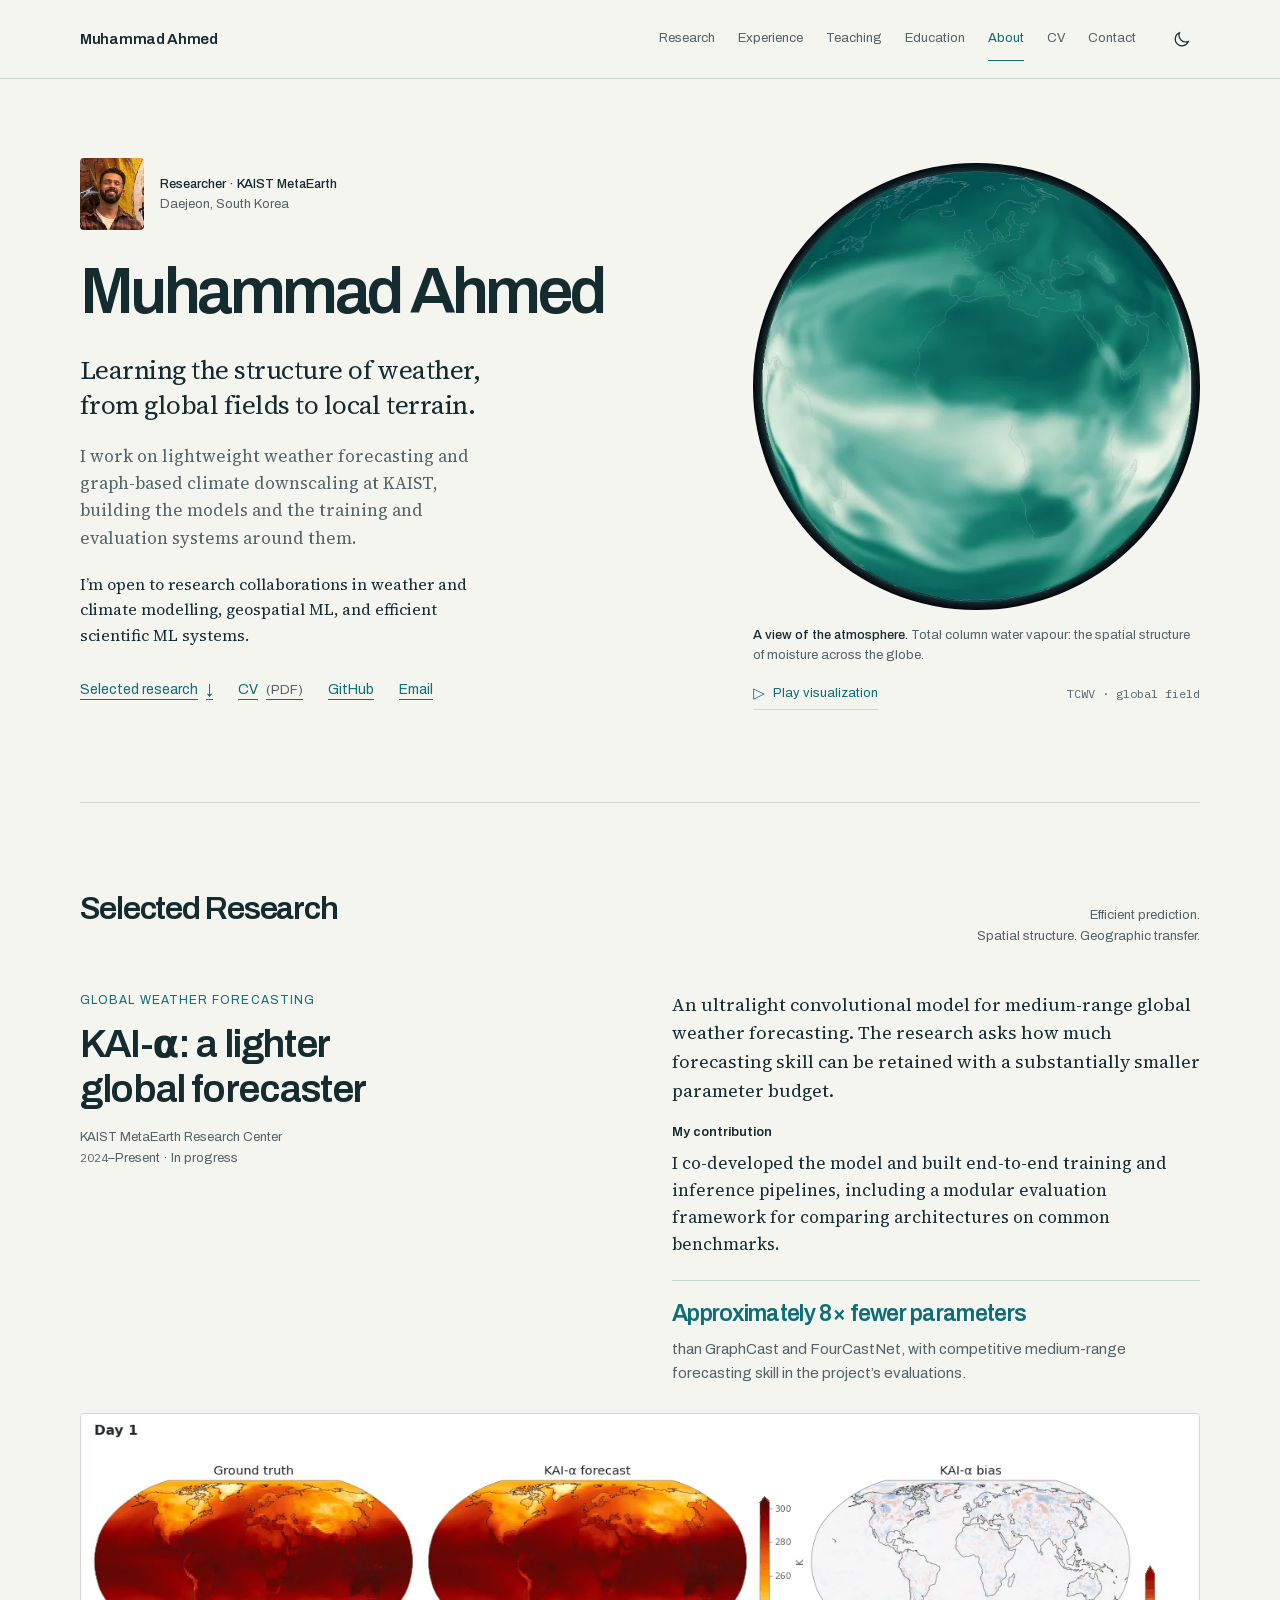
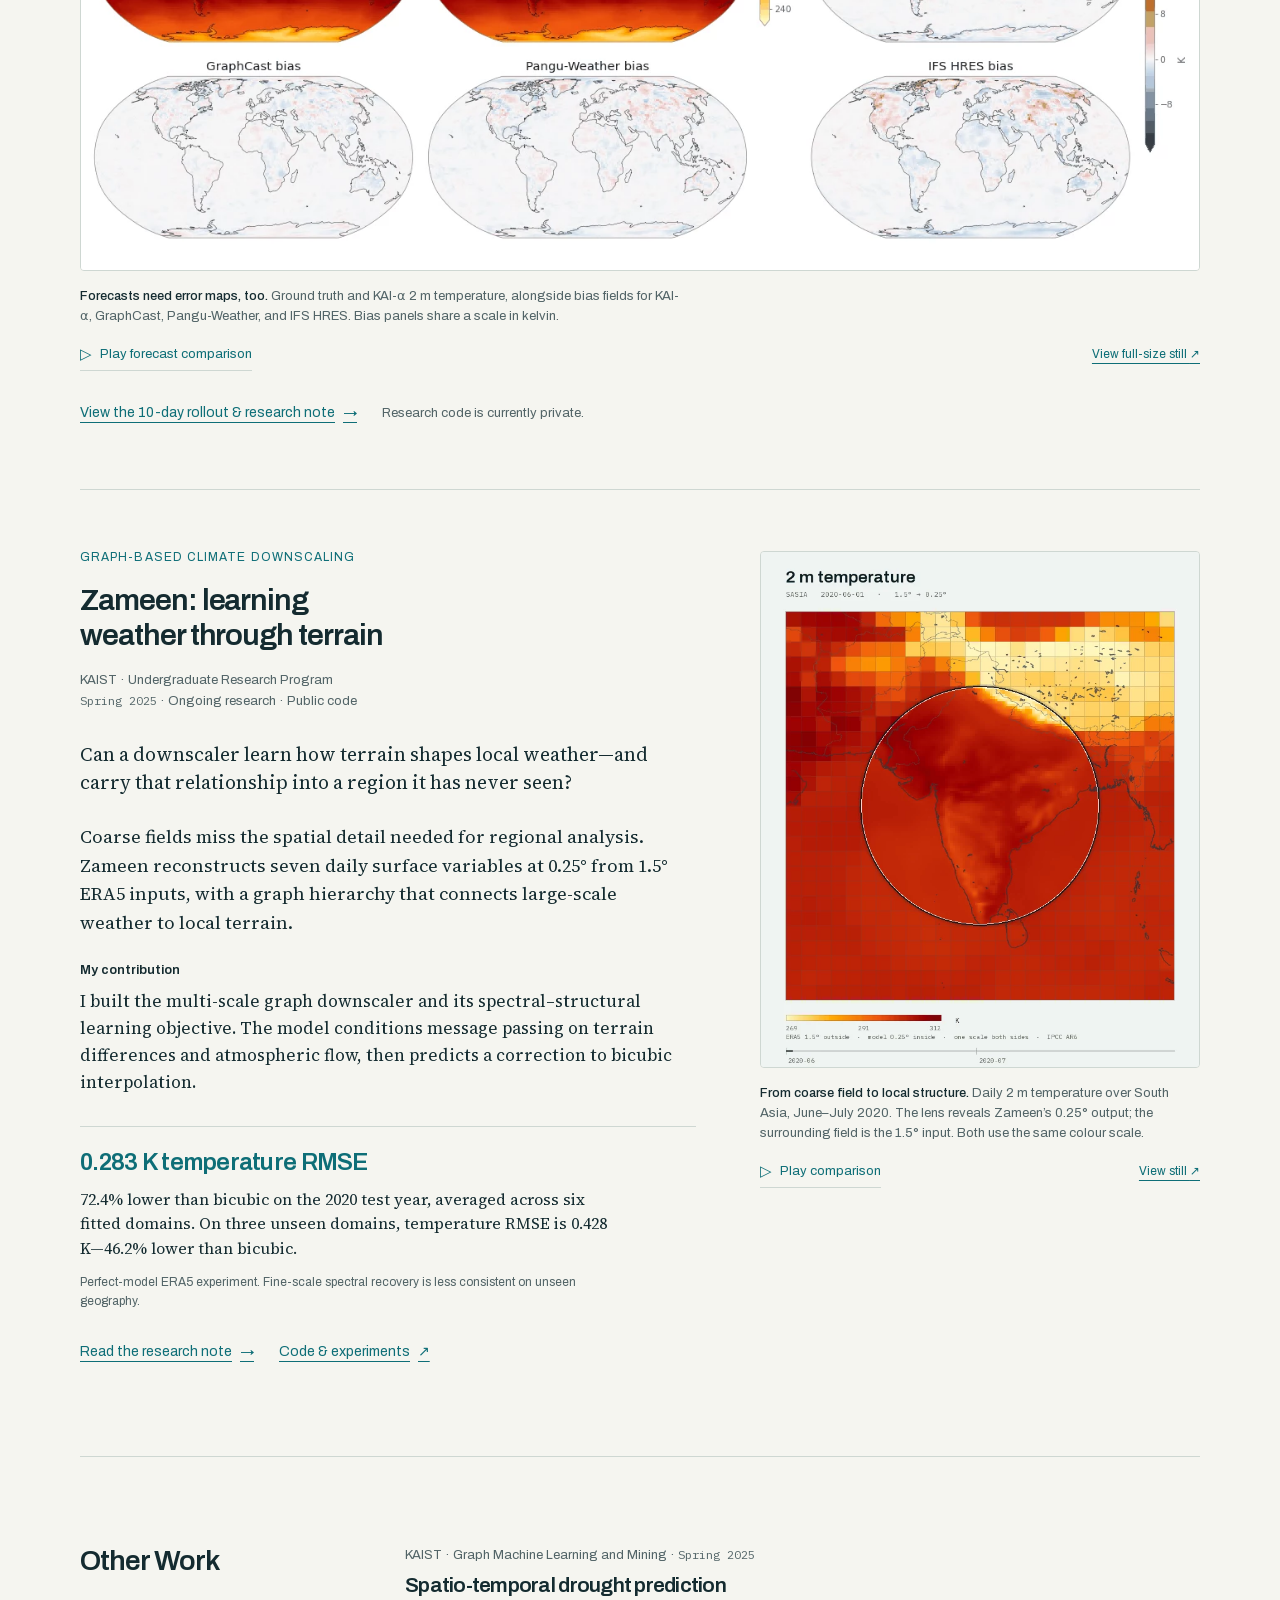
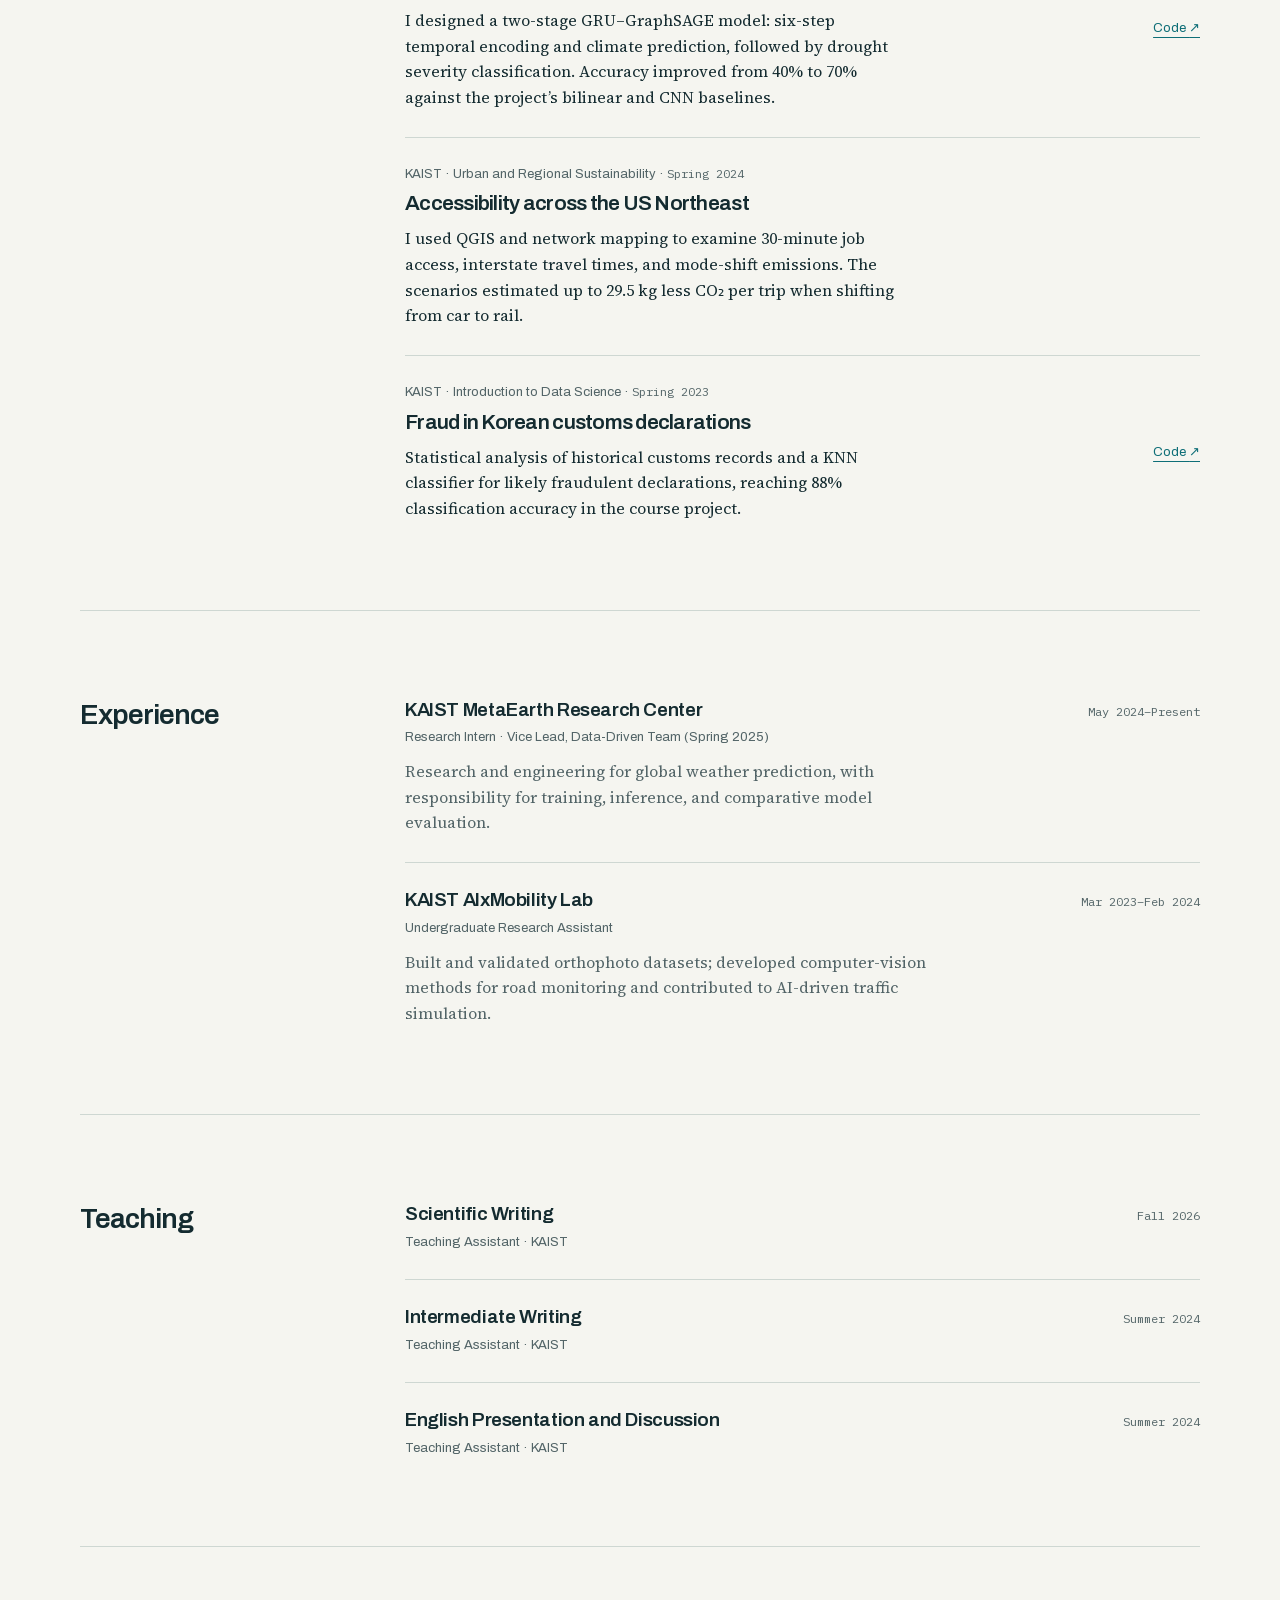
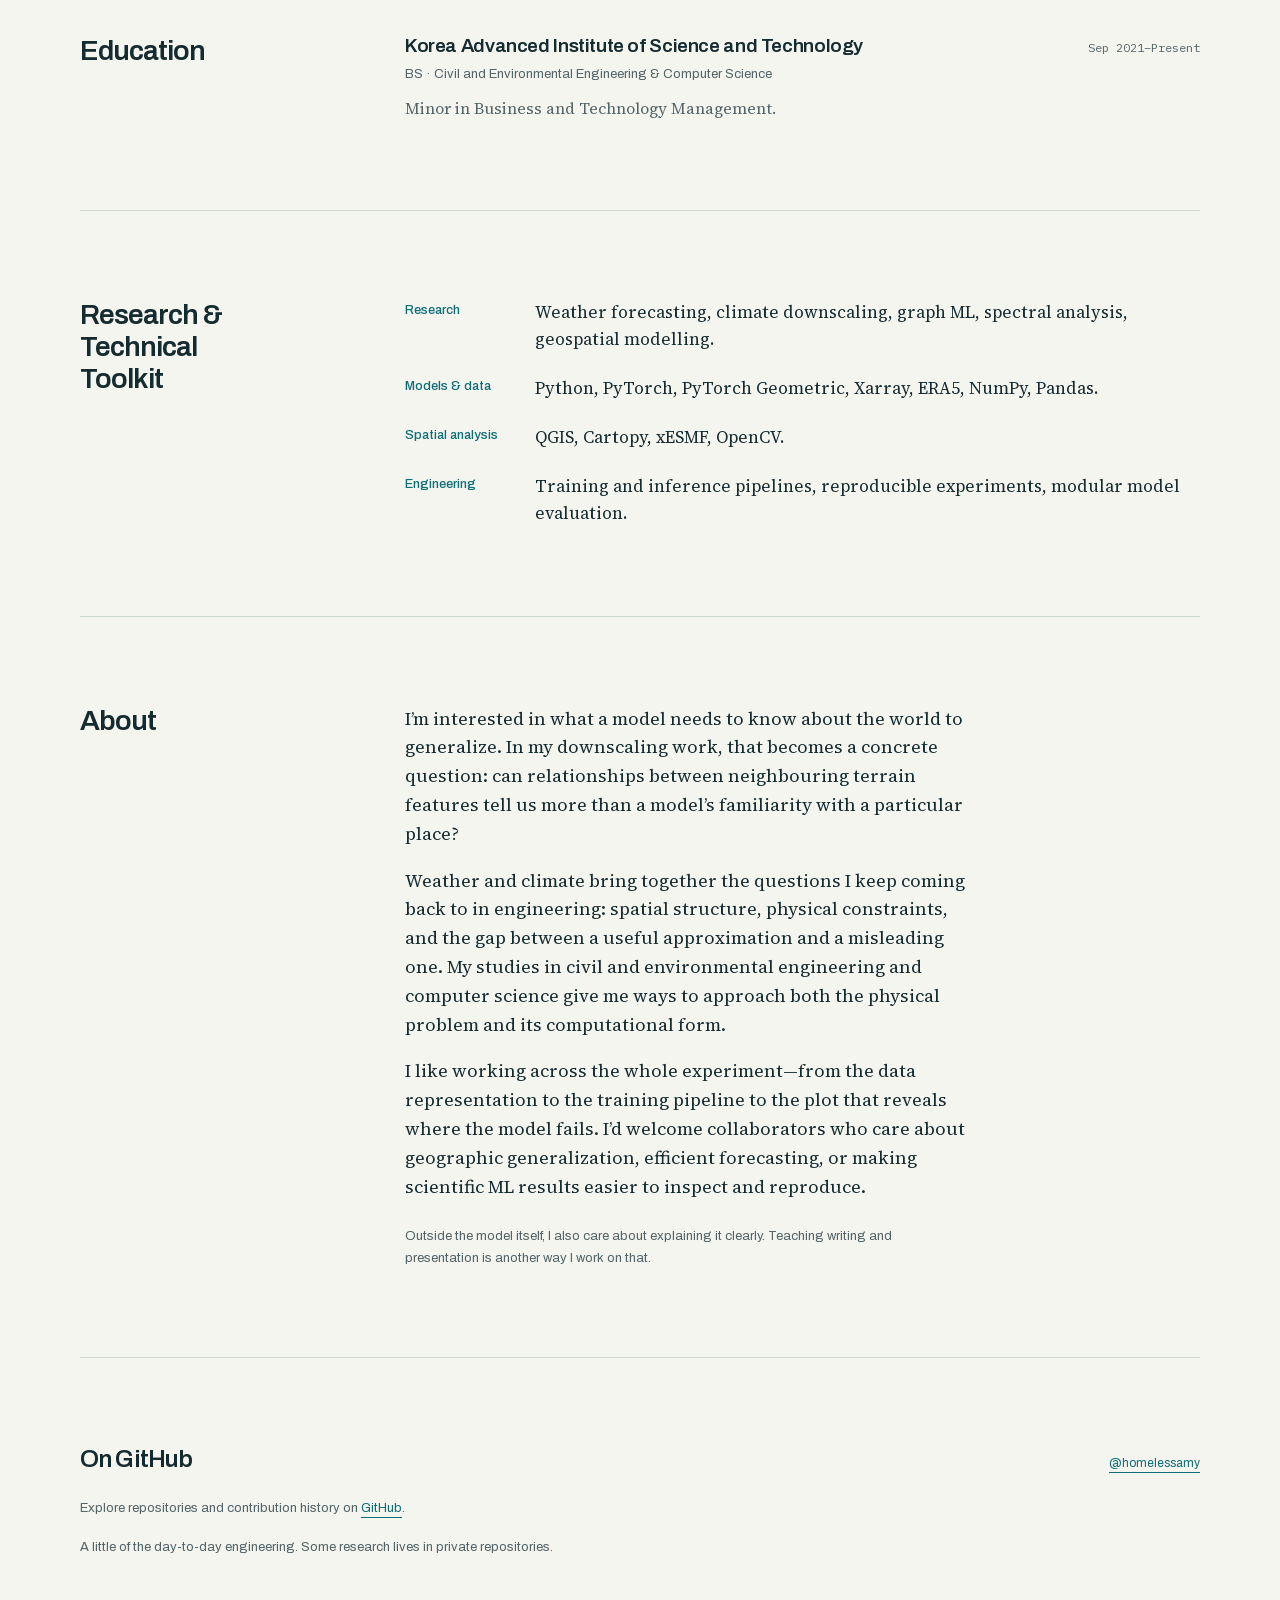
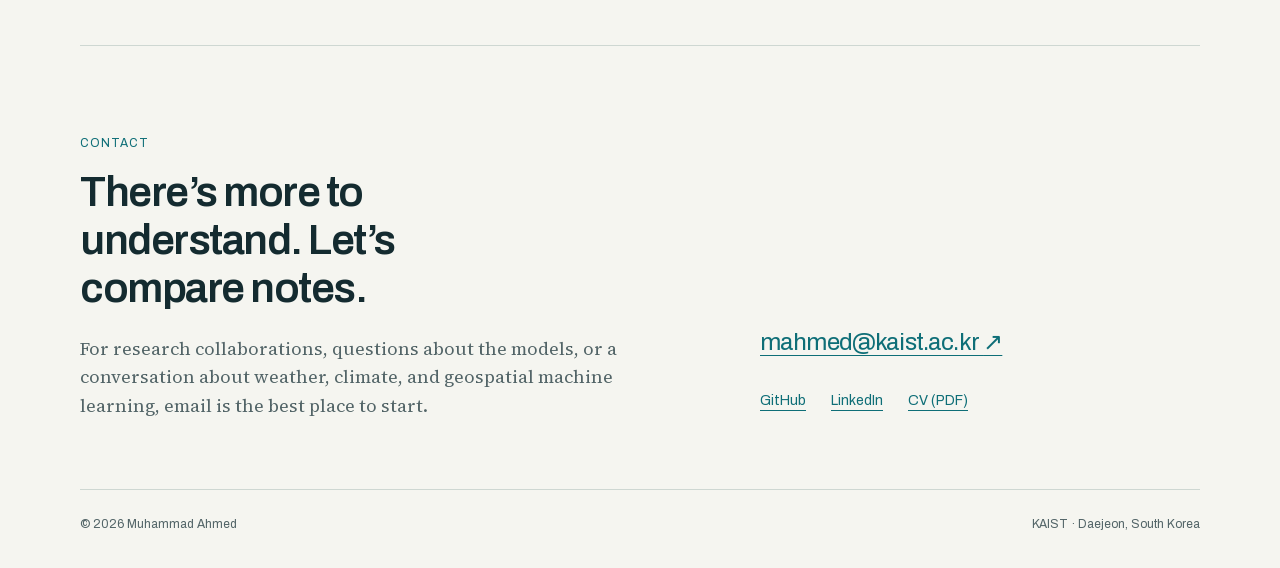
==== index.html @ 36ef16f7 "Redesign research portfolio around KAI-alpha and Zameen" ====
<!doctype html>
<html lang="en">
<head>
  <meta charset="utf-8">
  <meta name="viewport" content="width=device-width, initial-scale=1">
  <title>Muhammad Ahmed — Weather, climate &amp; scientific ML · KAIST</title>
  <meta name="description" content="Muhammad Ahmed, researcher at KAIST. Graph-based climate downscaling, lightweight global weather forecasting, and the engineering behind scientific machine learning. Open to research collaborations.">
  <link rel="canonical" href="https://homelessamy.github.io/">
  <meta property="og:type" content="profile">
  <meta property="og:site_name" content="Muhammad Ahmed">
  <meta property="og:title" content="Muhammad Ahmed — Weather, climate &amp; scientific ML">
  <meta property="og:description" content="Research at KAIST: terrain-conditioned graph downscaling and lightweight global weather forecasting. Open to research collaborations.">
  <meta property="og:url" content="https://homelessamy.github.io/">
  <meta property="og:image" content="https://homelessamy.github.io/assets/og-card.jpg">
  <meta property="og:image:width" content="1200">
  <meta property="og:image:height" content="630">
  <meta property="og:image:alt" content="Muhammad Ahmed, KAIST — weather forecasting, climate downscaling, geospatial ML">
  <meta name="twitter:card" content="summary_large_image">
  <meta name="theme-color" content="#f5f5f0">
  <link rel="icon" href="assets/favicon.ico" sizes="any">
  <link rel="icon" href="assets/favicon.svg" type="image/svg+xml">
  <link rel="apple-touch-icon" href="assets/apple-touch-icon.png">
  <link rel="preload" href="fonts/archivo.woff2" as="font" type="font/woff2" crossorigin>
  <link rel="preload" href="fonts/source-serif.woff2" as="font" type="font/woff2" crossorigin>
  <script src="theme.js"></script>
  <link rel="stylesheet" href="styles.css">
  <script src="site.js" defer></script>
  <script type="application/ld+json">{"@context":"https://schema.org","@type":"Person","name":"Muhammad Ahmed","url":"https://homelessamy.github.io/","image":"https://homelessamy.github.io/assets/portrait-480.jpg","email":"mailto:mahmed@kaist.ac.kr","affiliation":{"@type":"Organization","name":"KAIST"},"sameAs":["https://github.com/homelessamy","https://www.linkedin.com/in/ahmedkr71/"],"knowsAbout":["Weather forecasting","Climate downscaling","Graph neural networks","Scientific machine learning"]}</script>
</head>
<body>
  <a class="skip" href="#main">Skip to content</a>
  <header class="site-header">
    <div class="canvas header-inner">
      <a class="wordmark" href="#home">Muhammad Ahmed</a>
      <button class="menu-toggle" type="button" aria-expanded="false" aria-controls="primary-nav">Menu</button>
      <nav class="primary-nav" id="primary-nav" aria-label="Main navigation">
        <a href="#research">Research</a><a href="#experience">Experience</a><a href="#teaching">Teaching</a><a href="#education">Education</a><a href="#about">About</a><a href="Muhammad-Ahmed-CV.pdf">CV <span class="sr-only">(PDF)</span></a><a href="#contact">Contact</a>
      </nav>
      <button class="theme-toggle" type="button" aria-label="Switch to dark theme" hidden>
        <svg viewBox="0 0 24 24" aria-hidden="true"><path d="M20.5 14.5A8.5 8.5 0 0 1 9.5 3.5a8.5 8.5 0 1 0 11 11Z"/></svg>
      </button>
    </div>
  </header>

  <main class="canvas" id="main" tabindex="-1">
    <section class="hero" id="home" aria-labelledby="name">
      <div>
        <div class="identity">
          <picture><source srcset="assets/portrait-240.webp 1x, assets/portrait-480.webp 2x" type="image/webp"><img class="portrait" src="assets/portrait-240.jpg" width="240" height="240" alt="Muhammad Ahmed"></picture>
          <p class="meta"><strong>Researcher · KAIST MetaEarth</strong>Daejeon, South Korea</p>
        </div>
        <h1 id="name">Muhammad Ahmed</h1>
        <p class="hero-thesis">Learning the structure of weather, from global fields to local terrain.</p>
        <p class="hero-description">I work on lightweight weather forecasting and graph-based climate downscaling at KAIST, building the models and the training and evaluation systems around them.</p>
        <p class="collaboration">I’m open to research collaborations in weather and climate modelling, geospatial ML, and efficient scientific ML systems.</p>
        <div class="text-links"><a href="#research">Selected research <span class="arrow" aria-hidden="true">↓</span></a><a href="Muhammad-Ahmed-CV.pdf">CV <span class="meta">(PDF)</span></a><a href="https://github.com/homelessamy">GitHub</a><a href="mailto:mahmed@kaist.ac.kr">Email</a></div>
      </div>
      <figure class="hero-figure" data-scientific-media>
        <div class="media-frame">
          <img src="assets/research/water-vapour.webp" width="660" height="660" fetchpriority="high" alt="A globe showing the spatial structure of total column water vapour, with bands and filaments across the atmosphere.">
          <video id="water-vapour-video" width="660" height="660" preload="none" muted playsinline loop aria-label="Total column water vapour on a rotating globe" aria-describedby="water-vapour-caption" hidden data-src="assets/research/water-vapour.mp4"></video>
        </div>
        <figcaption id="water-vapour-caption"><span class="figure-label">A view of the atmosphere.</span> Total column water vapour: the spatial structure of moisture across the globe.</figcaption>
        <div class="figure-tools"><button class="media-toggle" type="button" aria-controls="water-vapour-video" aria-pressed="false" hidden>Play visualization</button><span class="technical">TCWV · global field</span></div>
        <noscript><p class="meta"><a href="assets/research/water-vapour.mp4">Watch the water-vapour visualization (MP4)</a></p></noscript>
      </figure>
    </section>

    <section class="section" id="research" aria-labelledby="research-title">
      <div class="section-heading"><h2 id="research-title">Selected Research</h2><p class="section-intro">Efficient prediction.<br>Spatial structure. Geographic transfer.</p></div>
      <article class="research-entry flagship-kai" id="kai" aria-labelledby="kai-title">
        <div class="research-header">
          <div><p class="eyebrow">Global weather forecasting</p><h3 id="kai-title">KAI-α: a lighter global forecaster</h3><p class="meta">KAIST MetaEarth Research Center<br><time datetime="2024">2024</time>–Present · In progress</p></div>
          <div><p>An ultralight convolutional model for medium-range global weather forecasting. The research asks how much forecasting skill can be retained with a substantially smaller parameter budget.</p><p class="contribution"><strong>My contribution</strong>I co-developed the model and built end-to-end training and inference pipelines, including a modular evaluation framework for comparing architectures on common benchmarks.</p><p class="result-line"><strong>Approximately 8× fewer parameters</strong> than GraphCast and FourCastNet, with competitive medium-range forecasting skill in the project’s evaluations.</p></div>
        </div>
        <figure class="research-wide-visual" data-scientific-media>
          <div class="media-frame">
            <img src="assets/research/kai-temperature-bias.webp" width="1350" height="550" loading="lazy" decoding="async" alt="Six global maps compare ground truth and KAI-alpha 2 metre temperature with the bias fields of KAI-alpha, GraphCast, Pangu-Weather and IFS HRES.">
            <video id="kai-bias-video" width="1350" height="550" preload="none" muted playsinline loop hidden data-src="assets/research/kai-temperature-bias.mp4" aria-label="Temperature forecasts and model bias at successive forecast lead times" aria-describedby="kai-caption"></video>
          </div>
          <figcaption id="kai-caption"><span class="figure-label">Forecasts need error maps, too.</span> Ground truth and KAI-α 2 m temperature, alongside bias fields for KAI-α, GraphCast, Pangu-Weather, and IFS HRES. Bias panels share a scale in kelvin.</figcaption>
          <div class="figure-tools"><button class="media-toggle" type="button" aria-controls="kai-bias-video" aria-pressed="false" hidden>Play forecast comparison</button><a href="assets/research/kai-temperature-bias.webp">View full-size still <span aria-hidden="true">↗</span></a></div>
          <noscript><p class="meta"><a href="assets/research/kai-temperature-bias.mp4">Watch forecast comparison (MP4)</a></p></noscript>
        </figure>
        <div class="text-links"><a href="research/kai.html">View the 10-day rollout &amp; research note <span class="arrow" aria-hidden="true">→</span></a><span class="meta">Research code is currently private.</span></div>
      </article>

      <article class="research-entry feature secondary-feature" aria-labelledby="zameen-title">
        <div class="feature-copy">
          <p class="eyebrow">Graph-based climate downscaling</p>
          <h3 id="zameen-title">Zameen: learning weather through terrain</h3>
          <p class="meta">KAIST · Undergraduate Research Program<br><time datetime="2025">Spring 2025</time> · Ongoing research · Public code</p>
          <p class="project-summary">Can a downscaler learn how terrain shapes local weather—and carry that relationship into a region it has never seen?</p>
          <p>Coarse fields miss the spatial detail needed for regional analysis. Zameen reconstructs seven daily surface variables at 0.25° from 1.5° ERA5 inputs, with a graph hierarchy that connects large-scale weather to local terrain.</p>
          <p class="contribution"><strong>My contribution</strong>I built the multi-scale graph downscaler and its spectral–structural learning objective. The model conditions message passing on terrain differences and atmospheric flow, then predicts a correction to bicubic interpolation.</p>
          <div class="findings">
            <p><strong>0.283 K temperature RMSE</strong>72.4% lower than bicubic on the 2020 test year, averaged across six fitted domains. On three unseen domains, temperature RMSE is 0.428 K—46.2% lower than bicubic.</p>
            <p class="meta">Perfect-model ERA5 experiment. Fine-scale spectral recovery is less consistent on unseen geography.</p>
          </div>
          <div class="text-links"><a href="research/zameen.html">Read the research note <span class="arrow" aria-hidden="true">→</span></a><a href="https://github.com/homelessamy/zameen">Code &amp; experiments <span aria-hidden="true">↗</span></a></div>
        </div>
        <figure class="feature-visual" data-scientific-media>
          <div class="media-frame">
            <img src="assets/research/south-asia-temperature.webp" width="704" height="828" loading="lazy" decoding="async" alt="South Asia 2 metre temperature on 1 June 2020: coarse 1.5 degree ERA5 outside the lens and Zameen’s 0.25 degree output inside, sharing a temperature scale in kelvin.">
            <video id="zameen-video" width="704" height="828" preload="none" muted playsinline loop hidden data-src="assets/research/south-asia-temperature.mp4" aria-label="Daily South Asia temperature downscaling through a moving comparison lens" aria-describedby="zameen-caption"></video>
          </div>
          <figcaption id="zameen-caption"><span class="figure-label">From coarse field to local structure.</span> Daily 2 m temperature over South Asia, June–July 2020. The lens reveals Zameen’s 0.25° output; the surrounding field is the 1.5° input. Both use the same colour scale.</figcaption>
          <div class="figure-tools"><button class="media-toggle" type="button" aria-controls="zameen-video" aria-pressed="false" hidden>Play comparison</button><a href="assets/research/south-asia-temperature.webp">View still <span aria-hidden="true">↗</span></a></div>
          <noscript><p class="meta"><a href="assets/research/south-asia-temperature.mp4">Watch the comparison (MP4)</a></p></noscript>
        </figure>
      </article>
    </section>

    <!-- Ready for verified papers; the build script omits the section when empty. -->
    <!-- publications:start -->
    <!-- publications:end -->

    <section class="section secondary-section" id="projects" aria-labelledby="work-title">
      <h2 id="work-title">Other Work</h2>
      <div>
        <article class="index-entry"><div><p class="meta">KAIST · Graph Machine Learning and Mining · <time datetime="2025">Spring 2025</time></p><h3>Spatio-temporal drought prediction</h3><p>I designed a two-stage GRU–GraphSAGE model: six-step temporal encoding and climate prediction, followed by drought severity classification. Accuracy improved from 40% to 70% against the project’s bilinear and CNN baselines.</p></div><a href="https://github.com/homelessamy/drought" aria-label="Drought prediction repository">Code <span aria-hidden="true">↗</span></a></article>
        <article class="index-entry"><div><p class="meta">KAIST · Urban and Regional Sustainability · <time datetime="2024">Spring 2024</time></p><h3>Accessibility across the US Northeast</h3><p>I used QGIS and network mapping to examine 30-minute job access, interstate travel times, and mode-shift emissions. The scenarios estimated up to 29.5 kg less CO₂ per trip when shifting from car to rail.</p></div></article>
        <article class="index-entry"><div><p class="meta">KAIST · Introduction to Data Science · <time datetime="2023">Spring 2023</time></p><h3>Fraud in Korean customs declarations</h3><p>Statistical analysis of historical customs records and a KNN classifier for likely fraudulent declarations, reaching 88% classification accuracy in the course project.</p></div><a href="https://github.com/homelessamy/dscourse" aria-label="Customs fraud detection repository">Code <span aria-hidden="true">↗</span></a></article>
      </div>
    </section>

    <section class="section secondary-section" id="experience" aria-labelledby="experience-title">
      <h2 id="experience-title">Experience</h2>
      <div>
        <article class="record"><div><h3>KAIST MetaEarth Research Center</h3><p class="record-subtitle">Research Intern · Vice Lead, Data-Driven Team (Spring 2025)</p></div><time datetime="2024-05">May 2024–Present</time><p class="record-description">Research and engineering for global weather prediction, with responsibility for training, inference, and comparative model evaluation.</p></article>
        <article class="record"><div><h3>KAIST AIxMobility Lab</h3><p class="record-subtitle">Undergraduate Research Assistant</p></div><time datetime="2023-03">Mar 2023–Feb 2024</time><p class="record-description">Built and validated orthophoto datasets; developed computer-vision methods for road monitoring and contributed to AI-driven traffic simulation.</p></article>
      </div>
    </section>

    <section class="section secondary-section" id="teaching" aria-labelledby="teaching-title">
      <h2 id="teaching-title">Teaching</h2>
      <div>
        <article class="record"><div><h3>Scientific Writing</h3><p class="record-subtitle">Teaching Assistant · KAIST</p></div><time datetime="2026">Fall 2026</time></article>
        <article class="record"><div><h3>Intermediate Writing</h3><p class="record-subtitle">Teaching Assistant · KAIST</p></div><time datetime="2024">Summer 2024</time></article>
        <article class="record"><div><h3>English Presentation and Discussion</h3><p class="record-subtitle">Teaching Assistant · KAIST</p></div><time datetime="2024">Summer 2024</time></article>
      </div>
    </section>

    <section class="section secondary-section" id="education" aria-labelledby="education-title">
      <h2 id="education-title">Education</h2>
      <div><article class="record"><div><h3>Korea Advanced Institute of Science and Technology</h3><p class="record-subtitle">BS · Civil and Environmental Engineering &amp; Computer Science</p></div><time datetime="2021-09">Sep 2021–Present</time><p class="record-description">Minor in Business and Technology Management.</p></article></div>
    </section>

    <section class="section secondary-section" id="skills" aria-labelledby="toolkit-title">
      <h2 id="toolkit-title">Research &amp;<br>Technical Toolkit</h2>
      <dl class="toolkit"><div><dt>Research</dt><dd>Weather forecasting, climate downscaling, graph ML, spectral analysis, geospatial modelling.</dd></div><div><dt>Models &amp; data</dt><dd>Python, PyTorch, PyTorch Geometric, Xarray, ERA5, NumPy, Pandas.</dd></div><div><dt>Spatial analysis</dt><dd>QGIS, Cartopy, xESMF, OpenCV.</dd></div><div><dt>Engineering</dt><dd>Training and inference pipelines, reproducible experiments, modular model evaluation.</dd></div></dl>
    </section>

    <section class="section secondary-section" id="about" aria-labelledby="about-title">
      <h2 id="about-title">About</h2>
      <div class="about-prose"><p>I’m interested in what a model needs to know about the world to generalize. In my downscaling work, that becomes a concrete question: can relationships between neighbouring terrain features tell us more than a model’s familiarity with a particular place?</p><p>Weather and climate bring together the questions I keep coming back to in engineering: spatial structure, physical constraints, and the gap between a useful approximation and a misleading one. My studies in civil and environmental engineering and computer science give me ways to approach both the physical problem and its computational form.</p><p>I like working across the whole experiment—from the data representation to the training pipeline to the plot that reveals where the model fails. I’d welcome collaborators who care about geographic generalization, efficient forecasting, or making scientific ML results easier to inspect and reproduce.</p><p class="about-aside">Outside the model itself, I also care about explaining it clearly. Teaching writing and presentation is another way I work on that.</p></div>
    </section>

    <section class="section" id="activity" aria-labelledby="activity-title">
      <div class="activity-heading"><h2 id="activity-title">On GitHub</h2><p class="activity-total" id="activity-total"><a href="https://github.com/homelessamy">@homelessamy</a></p></div>
      <div class="heatmap-scroll" id="heatmap-scroll" role="region" aria-label="GitHub contribution history, horizontally scrollable" tabindex="0" hidden><div class="heatmap" id="heatmap" role="img" aria-label="GitHub contributions over the last year"></div></div>
      <p class="activity-note" id="activity-fallback">Explore repositories and contribution history on <a href="https://github.com/homelessamy">GitHub</a>.</p>
      <div class="activity-bottom"><p class="activity-note">A little of the day-to-day engineering. Some research lives in private repositories.</p><div class="heatmap-key" id="heatmap-key" aria-hidden="true" hidden><span>Less</span><i></i><i data-level="1"></i><i data-level="2"></i><i data-level="3"></i><i data-level="4"></i><span>More</span></div></div>
    </section>

    <section class="section contact" id="contact" aria-labelledby="contact-title">
      <div><p class="eyebrow">Contact</p><h2 id="contact-title">There’s more to understand. Let’s compare notes.</h2><p>For research collaborations, questions about the models, or a conversation about weather, climate, and geospatial machine learning, email is the best place to start.</p></div>
      <div class="contact-links"><a class="contact-email" href="mailto:mahmed@kaist.ac.kr">mahmed@kaist.ac.kr <span aria-hidden="true">↗</span></a><div class="text-links"><a href="https://github.com/homelessamy">GitHub</a><a href="https://www.linkedin.com/in/ahmedkr71/">LinkedIn</a><a href="Muhammad-Ahmed-CV.pdf">CV (PDF)</a></div></div>
    </section>
  </main>
  <footer class="canvas foot"><span>© 2026 Muhammad Ahmed</span><span>KAIST · Daejeon, South Korea</span></footer>
</body>
</html>
---- styles.css ----
@font-face{font-family:Archivo;src:url('fonts/archivo.woff2') format('woff2');font-weight:400 700;font-stretch:100% 112%;font-display:swap}
@font-face{font-family:'Source Serif 4';src:url('fonts/source-serif.woff2') format('woff2');font-weight:400 700;font-display:swap}
@font-face{font-family:'Plex Mono';src:url('fonts/plex-mono-400.woff2') format('woff2');font-weight:400;font-display:swap}

:root{color-scheme:light;--paper:#f5f5f0;--ink:#142b30;--muted:#526467;--accent:#0e6e77;--line:#ced7d2;--surface:#e9eeea;--figure:#eef2f1;--display:Archivo,system-ui,sans-serif;--body:'Source Serif 4',Georgia,serif;--mono:'Plex Mono',monospace;--h0:#dfe8e3;--h1:#b2d1cb;--h2:#70aaa6;--h3:#357f80;--h4:#0e626b}
@media(prefers-color-scheme:dark){:root:not([data-theme=light]){color-scheme:dark;--paper:#0c1c21;--ink:#e7ebe4;--muted:#a4b6b5;--accent:#82c7c4;--line:#30454a;--surface:#152b30;--figure:#eef2f1;--h0:#20383c;--h1:#2b575b;--h2:#428184;--h3:#65aaa9;--h4:#91d4cd}}
:root[data-theme=dark]{color-scheme:dark;--paper:#0c1c21;--ink:#e7ebe4;--muted:#a4b6b5;--accent:#82c7c4;--line:#30454a;--surface:#152b30;--figure:#eef2f1;--h0:#20383c;--h1:#2b575b;--h2:#428184;--h3:#65aaa9;--h4:#91d4cd}
*,*::before,*::after{box-sizing:border-box}
html{scroll-padding-top:112px;-webkit-text-size-adjust:100%}
body{margin:0;background:var(--paper);color:var(--ink);font:18px/1.6 var(--body);-webkit-font-smoothing:antialiased}
::selection{background:var(--accent);color:var(--paper)}
a{color:var(--accent);text-decoration-thickness:1px;text-underline-offset:5px;transition:color .16s,text-decoration-color .16s}
a:hover{text-decoration-color:transparent}
:focus-visible{outline:2px solid var(--accent);outline-offset:5px}
button{font:inherit;cursor:pointer}
button,a{-webkit-tap-highlight-color:transparent}
button:disabled{cursor:wait}
[hidden]{display:none!important}
img,video,svg{display:block;max-width:100%}
img,video{height:auto}
figure,p,h1,h2,h3,h4,dl,dd{margin:0}
h1,h2,h3,h4{font-family:var(--display);font-weight:600;line-height:1.15;letter-spacing:-.035em;text-wrap:balance}
h1{font-size:clamp(44px,5.2vw,64px);letter-spacing:-.055em}
h2{font-size:32px}
h3{font-size:26px}
h4{font-size:18px;letter-spacing:-.015em}
p{max-width:66ch}
p+p{margin-top:18px}
strong{font-weight:600}
.canvas{width:min(1120px,calc(100% - 80px));margin-inline:auto}
.skip{position:fixed;top:12px;left:20px;z-index:100;padding:10px 18px;background:var(--ink);color:var(--paper);transform:translateY(-160%);font-family:var(--display)}
.skip:focus{transform:translateY(0)}
.site-header{position:sticky;top:0;z-index:20;background:var(--paper);border-bottom:1px solid var(--line)}
.header-inner{display:flex;align-items:center;gap:26px;min-height:78px}
.wordmark{font:600 15px/1.2 var(--display);color:var(--ink);text-decoration:none;white-space:nowrap;margin-right:auto;letter-spacing:-.02em}
.primary-nav{display:flex;gap:23px;align-items:center;font:13px/1.4 var(--display)}
.primary-nav a{color:var(--muted);text-decoration:none;padding:12px 0;border-bottom:1px solid transparent}
.primary-nav a:hover,.primary-nav a[aria-current=location]{color:var(--accent);border-color:var(--accent)}
.theme-toggle{height:38px;min-width:38px;display:grid;place-items:center;border:0;background:none;color:var(--ink);border-radius:4px;flex-shrink:0}
.theme-toggle:hover{background:var(--surface)}
.theme-toggle svg{width:19px;height:19px;fill:none;stroke:currentColor;stroke-width:1.5}
.menu-toggle{display:none;border:0;padding:10px 0;background:none;color:var(--ink);font:13px var(--display)}
.meta,.eyebrow,.section-intro,.text-links,.figure-tools,.record-subtitle,.foot,.activity-note,.publication-links{font-family:var(--display);font-size:13px;line-height:1.6}
.meta,.section-intro,.record-subtitle,.activity-note{color:var(--muted)}
.eyebrow{color:var(--accent);font-size:12px;letter-spacing:.09em;text-transform:uppercase}
.technical,time{font-family:var(--mono);font-size:12px;letter-spacing:0}
.hero{display:grid;grid-template-columns:7fr 5fr;gap:48px;align-items:center;padding:76px 0 92px}
.identity{display:flex;align-items:center;gap:16px;margin-bottom:25px}
.portrait{width:64px;height:72px;object-fit:cover;border-radius:4px}
.identity .meta{font-size:13px}
.identity .meta strong{display:block;color:var(--ink);font-weight:500}
.hero h1{margin-bottom:24px}
.hero-thesis{font-size:26px;line-height:1.35;letter-spacing:-.02em;max-width:30ch}
.hero-description{margin-top:20px;color:var(--muted);font-size:17px;max-width:48ch}
.collaboration{font-size:16px;margin-top:20px;max-width:50ch}
.text-links{display:flex;align-items:center;flex-wrap:wrap;gap:12px 25px;margin-top:26px;font-size:14px}
.text-links a{display:inline-flex;align-items:center;gap:8px;min-height:32px}
.arrow{display:inline-block;transition:transform .16s}
a:hover .arrow{transform:translateX(3px)}
.hero-figure{padding-top:8px}
.hero-figure .media-frame{border-radius:50%;background:#060a0e;border:0;overflow:hidden}
.hero-figure .media-frame img{width:100%}
figcaption{font:13px/1.55 var(--display);color:var(--muted);margin-top:15px;max-width:75ch}
.figure-label{color:var(--ink);font-weight:500}
.media-frame{position:relative;isolation:isolate;overflow:hidden;background:var(--figure);border:1px solid var(--line);border-radius:4px}
.media-frame img{width:100%}
.media-frame video{position:absolute;inset:0;width:100%;height:100%;object-fit:contain}
.figure-tools{display:flex;align-items:center;justify-content:space-between;gap:16px;margin-top:12px;font-size:12px;color:var(--muted)}
.media-toggle{display:inline-flex;align-items:center;gap:8px;background:none;color:var(--accent);border:0;border-bottom:1px solid var(--line);padding:7px 0;font:13px var(--display);text-align:left}
.media-toggle:hover{border-color:var(--accent)}
.media-toggle::before{content:'▷';font-family:system-ui,sans-serif;font-size:15px}
.media-toggle[aria-pressed=true]::before{content:'Ⅱ'}
.section{padding:88px 0;border-top:1px solid var(--line)}
.section-heading{display:flex;align-items:baseline;justify-content:space-between;gap:24px;margin-bottom:44px}
.section-intro{max-width:36ch;text-align:right}
.feature{display:grid;grid-template-columns:7fr 5fr;column-gap:64px;align-items:start}
.feature-copy .eyebrow{margin-bottom:16px}
.feature h3{font-size:36px;max-width:19ch;margin-bottom:18px}
.feature .meta{margin-bottom:28px}
.feature .project-summary{font-size:21px;line-height:1.5;margin-bottom:26px}
.contribution{margin-top:22px;font-size:17px}
.contribution strong{font-family:var(--display);font-size:13px;display:block;margin-bottom:7px}
.feature-visual{padding-top:3px}
.findings{margin-top:30px;border-top:1px solid var(--line);padding-top:20px}
.findings p{font-size:16px;line-height:1.55}
.findings strong{font:600 24px/1.3 var(--display);color:var(--accent);display:block;margin-bottom:8px;letter-spacing:-.03em}
.findings .meta{margin:12px 0 0;font-size:12px}
.research-entry{padding-top:58px;margin-top:60px;border-top:1px solid var(--line)}
.research-header{display:grid;grid-template-columns:5fr 7fr;gap:64px;margin-bottom:28px}
.research-header h3{margin:12px 0 16px;max-width:24ch}
.research-header .contribution{margin-top:16px}
.result-line{font:15px/1.6 var(--display);margin-top:22px;color:var(--muted)}
.result-line strong{color:var(--accent);font-weight:600}
.research-wide-visual{max-width:100%}
.compact-research{display:grid;grid-template-columns:7fr 5fr;gap:64px;align-items:center}
.compact-research h3{margin:12px 0 16px}
.compact-research .meta{margin-bottom:22px}
.method-figure{padding:30px 26px;border-top:1px solid var(--line);border-bottom:1px solid var(--line)}
.method-step{display:grid;grid-template-columns:48px 1fr;gap:18px;align-items:center;padding:17px 0}
.method-step + .method-step{border-top:1px solid var(--line)}
.method-step svg{width:48px;height:48px;stroke:var(--accent);fill:none;stroke-width:1}
.method-step strong{display:block;font:500 15px var(--display);margin-bottom:4px}
.method-step span{font:13px/1.5 var(--display);color:var(--muted)}
.secondary-section{display:grid;grid-template-columns:3fr 9fr;gap:60px}
.secondary-section>h2{font-size:28px;max-width:12ch}
.index-entry{display:grid;grid-template-columns:1fr auto;gap:24px;padding:26px 0;border-top:1px solid var(--line)}
.index-entry:first-child{border-top:0;padding-top:0}
.index-entry:last-child{padding-bottom:0}
.index-entry h3{font-size:21px;margin:7px 0 11px}
.index-entry p:not(.meta){font-size:16px;max-width:62ch}
.index-entry>a{font:13px var(--display);align-self:center;white-space:nowrap}
.record{display:grid;grid-template-columns:1fr auto;gap:8px 26px;padding:26px 0;border-top:1px solid var(--line)}
.record:first-child{padding-top:0;border-top:0}
.record:last-child{padding-bottom:0}
.record h3{font-size:19px;letter-spacing:-.02em}
.record time{color:var(--muted);text-align:right;padding-top:3px;white-space:nowrap}
.record-subtitle{margin-top:7px}
.record-description{grid-column:1/-1;font-size:16px;color:var(--muted);max-width:66ch;margin-top:3px}
.toolkit{display:grid;gap:22px}
.toolkit>div{display:grid;grid-template-columns:110px 1fr;gap:20px}
.toolkit dt{font:500 13px/1.7 var(--display);color:var(--accent)}
.toolkit dd{font-size:17px}
.about-prose p{max-width:63ch}
.about-aside{font:13px/1.65 var(--display);color:var(--muted);margin-top:25px}
.activity-heading{display:flex;justify-content:space-between;gap:20px;align-items:baseline;margin-bottom:24px}
.activity-heading h2{font-size:24px}
.activity-total{font:12px var(--display);color:var(--muted)}
.heatmap-scroll{overflow-x:auto;padding:5px 0 10px}
.heatmap{display:grid;grid-template-rows:repeat(7,10px);grid-auto-flow:column;grid-auto-columns:minmax(10px,1fr);gap:4px;min-width:750px}
.heatmap i,.heatmap-key i{display:block;border-radius:2px;background:var(--h0);height:10px;min-width:10px}
[data-level='1']{background:var(--h1)!important}[data-level='2']{background:var(--h2)!important}[data-level='3']{background:var(--h3)!important}[data-level='4']{background:var(--h4)!important}
.activity-bottom{display:flex;gap:25px;justify-content:space-between;margin-top:18px;align-items:center}
.heatmap-key{display:flex;align-items:center;gap:5px;font:11px var(--display);color:var(--muted)}
.heatmap-key span:first-child{margin-right:5px}.heatmap-key span:last-child{margin-left:5px}
.contact{display:grid;grid-template-columns:7fr 5fr;gap:64px;padding-bottom:68px}
.contact h2{font-size:42px;max-width:19ch;margin:14px 0 22px}
.contact p:not(.eyebrow){color:var(--muted);font-size:18px}
.contact-links{align-self:end;padding-bottom:4px}
.contact-email{font:24px var(--display);letter-spacing:-.035em}
.foot{border-top:1px solid var(--line);display:flex;justify-content:space-between;gap:20px;padding:25px 0 34px;color:var(--muted);font-size:12px}
.detail-header{padding:70px 0 44px;max-width:850px}
.detail-header .eyebrow{margin:35px 0 18px}
.detail-header h1{font-size:54px;margin-bottom:25px;max-width:24ch}
.detail-header .project-summary{font-size:23px;margin:25px 0}
.detail-section{display:grid;grid-template-columns:3fr 9fr;gap:60px;padding:50px 0;border-top:1px solid var(--line)}
.detail-section h2{font-size:24px}
.detail-section h3{font-size:20px;margin:28px 0 12px}
.detail-section h3:first-child{margin-top:0}
.detail-section .prose{max-width:66ch}
.detail-section figure{margin-top:28px}
.results-table{border-collapse:collapse;width:100%;font-size:16px;margin:25px 0}
.results-table caption{text-align:left;font:13px var(--display);color:var(--muted);margin-bottom:12px}
.results-table th,.results-table td{border-bottom:1px solid var(--line);padding:13px 12px 13px 0;text-align:left;vertical-align:top}
.results-table th{font:500 13px var(--display)}
.results-table td:last-child{color:var(--accent)}
.publication{padding:22px 0;border-top:1px solid var(--line)}
.publication h3{font-size:20px;margin:8px 0}
.publication-links{display:flex;flex-wrap:wrap;gap:20px;margin-top:12px}
details{margin-top:24px}summary{cursor:pointer;font:14px var(--display);color:var(--accent);padding:8px 0}
pre{font:12px/1.7 var(--mono);white-space:pre-wrap;overflow-wrap:anywhere;background:var(--surface);padding:20px;border-radius:4px}
@media(min-width:1500px){.hero{padding-top:92px;padding-bottom:104px}}
@media(max-width:1050px){.canvas{width:calc(100% - 56px)}.header-inner{gap:18px}.primary-nav{gap:15px}.hero{gap:32px}.hero h1{font-size:52px}.feature,.research-header,.compact-research,.contact{gap:38px}.secondary-section,.detail-section{gap:36px;grid-template-columns:3fr 8fr}.record{grid-template-columns:1fr}.record time{text-align:left;grid-row:2}.record-description{grid-row:4}}
@media(max-width:800px){.header-inner{flex-wrap:wrap;gap:12px;min-height:64px}.primary-nav{order:4;width:100%;justify-content:space-between;gap:12px;padding-bottom:12px;overflow:auto}.primary-nav a{white-space:nowrap}.js .menu-toggle{display:block}.js .primary-nav:not(.is-open){display:none}.theme-toggle{margin-left:8px}.hero{padding:52px 0 64px;grid-template-columns:1fr}.hero h1{font-size:56px}.hero-description,.collaboration{max-width:60ch}.hero-figure{width:min(420px,90%);margin:12px auto 0}.hero-thesis{max-width:36ch}.section{padding:62px 0}.section-heading{margin-bottom:34px}.feature{grid-template-columns:1fr 1fr;gap:28px}.feature h3{font-size:29px}.feature .project-summary{font-size:19px}.research-header{grid-template-columns:1fr;gap:22px}.research-header h3{max-width:30ch}.research-entry{padding-top:42px;margin-top:44px}.compact-research{grid-template-columns:1fr;gap:30px}.secondary-section,.detail-section{grid-template-columns:1fr;gap:32px}.secondary-section>h2{max-width:none}.record{grid-template-columns:1fr auto}.record time{grid-row:auto;text-align:right}.record-description{grid-row:auto}.contact{grid-template-columns:1fr;gap:34px}.contact h2{font-size:36px}.detail-header h1{font-size:44px}.detail-section{padding:40px 0}}
@media(max-width:540px){.canvas{width:calc(100% - 40px)}.hero{padding-top:38px}.hero h1{font-size:46px}.hero-thesis{font-size:24px}.identity{margin-bottom:22px}.portrait{width:56px;height:64px}.hero-figure{width:min(340px,95%)}.section-heading{display:block}.section-intro{text-align:left;margin-top:12px;max-width:40ch}h2{font-size:29px}.feature{grid-template-columns:1fr;gap:32px}.feature h3{font-size:31px;max-width:23ch}.feature-visual{max-width:420px}.feature .project-summary{font-size:20px}.feature .meta{margin-bottom:22px}.index-entry{grid-template-columns:1fr;gap:12px}.index-entry>a{justify-self:start;min-height:28px}.record{grid-template-columns:1fr;gap:7px}.record time{grid-row:2;text-align:left}.record-description{grid-row:4}.toolkit>div{grid-template-columns:1fr;gap:5px}.activity-heading,.activity-bottom{display:block}.activity-total,.heatmap-key{margin-top:14px}.foot{display:block}.foot span{display:block}.foot span+span{margin-top:6px}.figure-tools{align-items:flex-start}.figure-tools>span{text-align:right}.detail-header h1{font-size:36px}.detail-header{padding-top:38px}.detail-header .project-summary{font-size:21px}.contact-email{font-size:22px}}
@media(prefers-reduced-motion:reduce){*,*::before,*::after{scroll-behavior:auto!important;animation:none!important;transition:none!important}.arrow{transform:none!important}}
@media print{.site-header,.media-toggle,.figure-tools,.theme-toggle,.skip,.heatmap-key{display:none!important}:root{--paper:white;--ink:black;--muted:#444;--accent:#174e55;--line:#ccc}.canvas{width:100%}.hero,.section,.detail-section{padding:25px 0}.hero{grid-template-columns:7fr 5fr}.media-frame video{display:none}.record,figure{break-inside:avoid}a{color:inherit}.foot{padding:15px 0}}
.sr-only{position:absolute;width:1px;height:1px;padding:0;margin:-1px;overflow:hidden;clip:rect(0,0,0,0);white-space:nowrap;border:0}
.figure-pair{display:grid;grid-template-columns:1fr 1fr;gap:28px;margin:34px 0}
.detail-visual{margin:20px 0 48px}
.detail-visual .media-frame{background:white}
@media(max-width:540px){.figure-pair{grid-template-columns:1fr}}
.flagship-kai{padding-top:0;margin-top:0;border-top:0}
.flagship-kai .research-header{grid-template-columns:1fr 1fr}
.flagship-kai h3{font-size:39px;max-width:22ch}
.flagship-kai .result-line{border-top:1px solid var(--line);padding-top:18px}
.flagship-kai .result-line strong{display:block;font-size:23px;line-height:1.3;margin-bottom:8px;letter-spacing:-.03em}
.secondary-feature h3{font-size:30px}
.secondary-feature .project-summary{font-size:19px}
@media(max-width:800px){.flagship-kai .research-header{grid-template-columns:1fr}.flagship-kai h3{font-size:34px;max-width:25ch}}
@media(max-width:540px){.flagship-kai h3{font-size:32px}.secondary-feature h3{font-size:27px}}
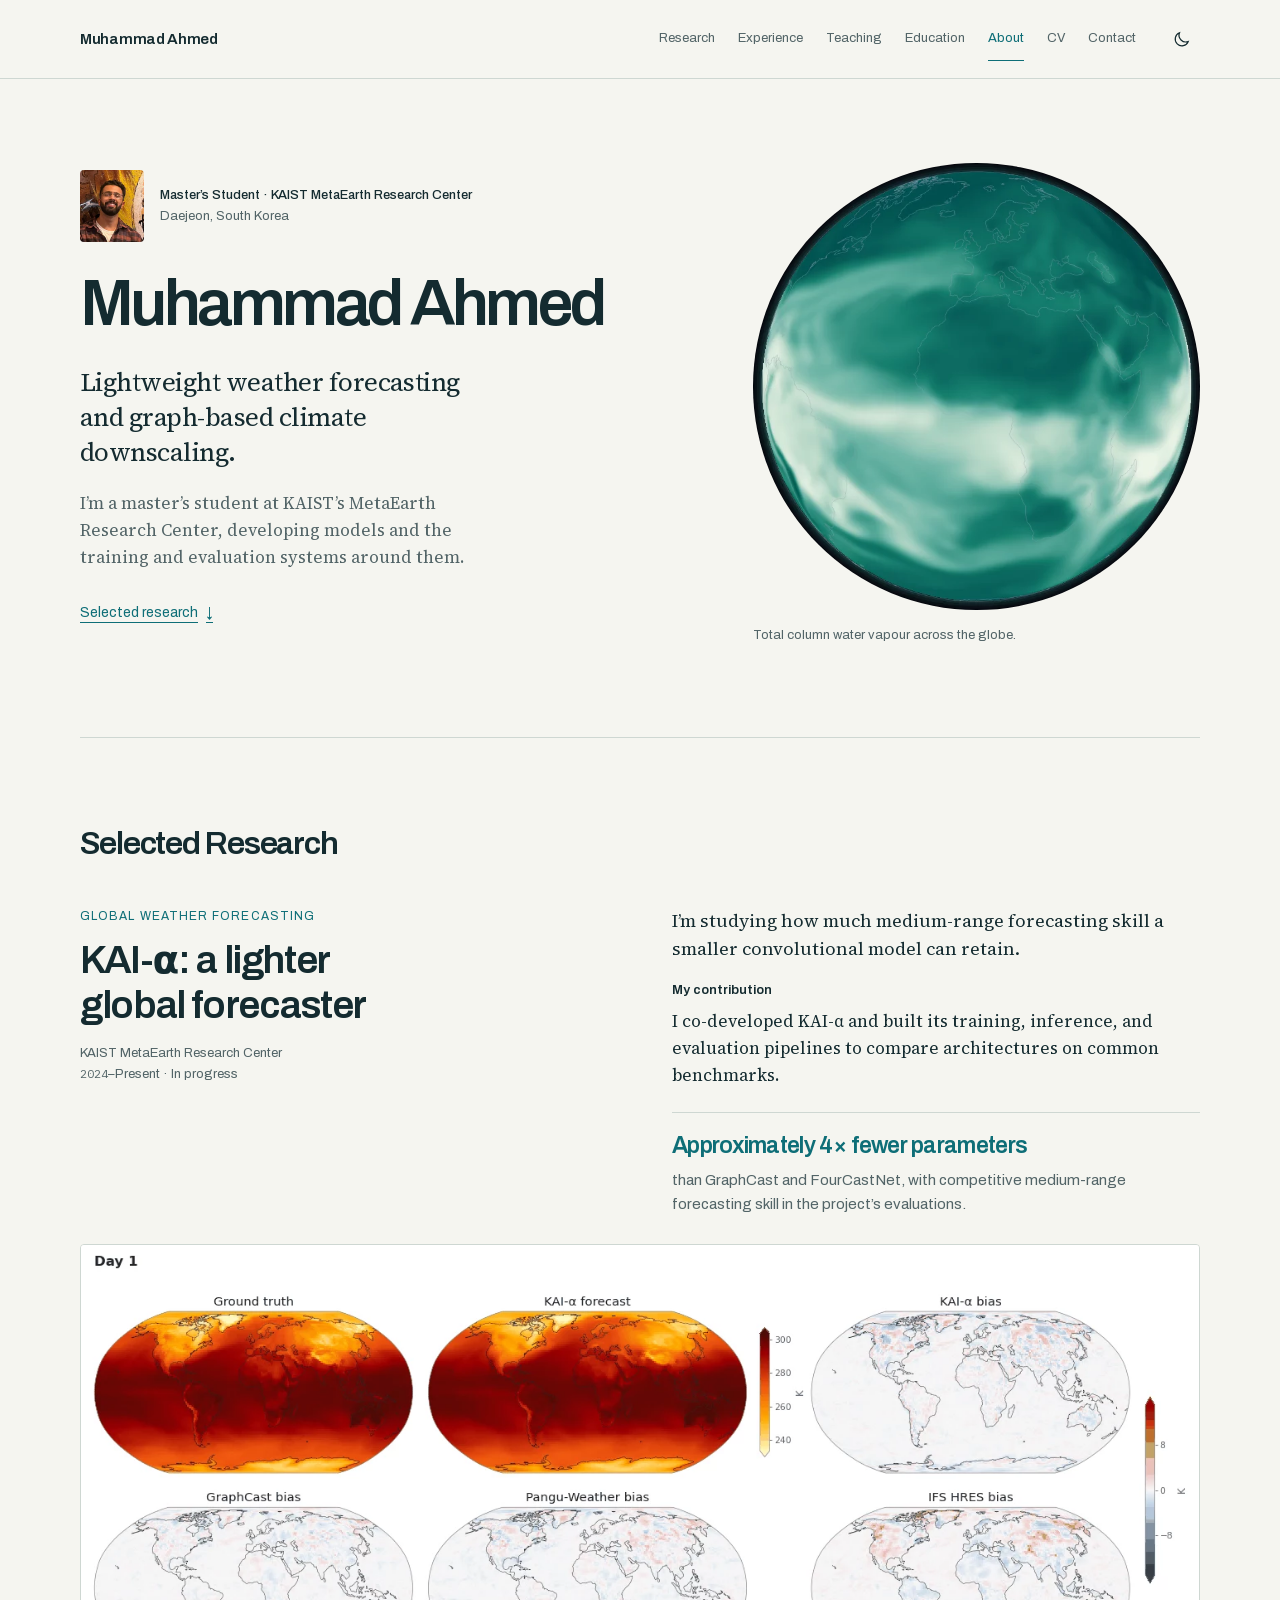
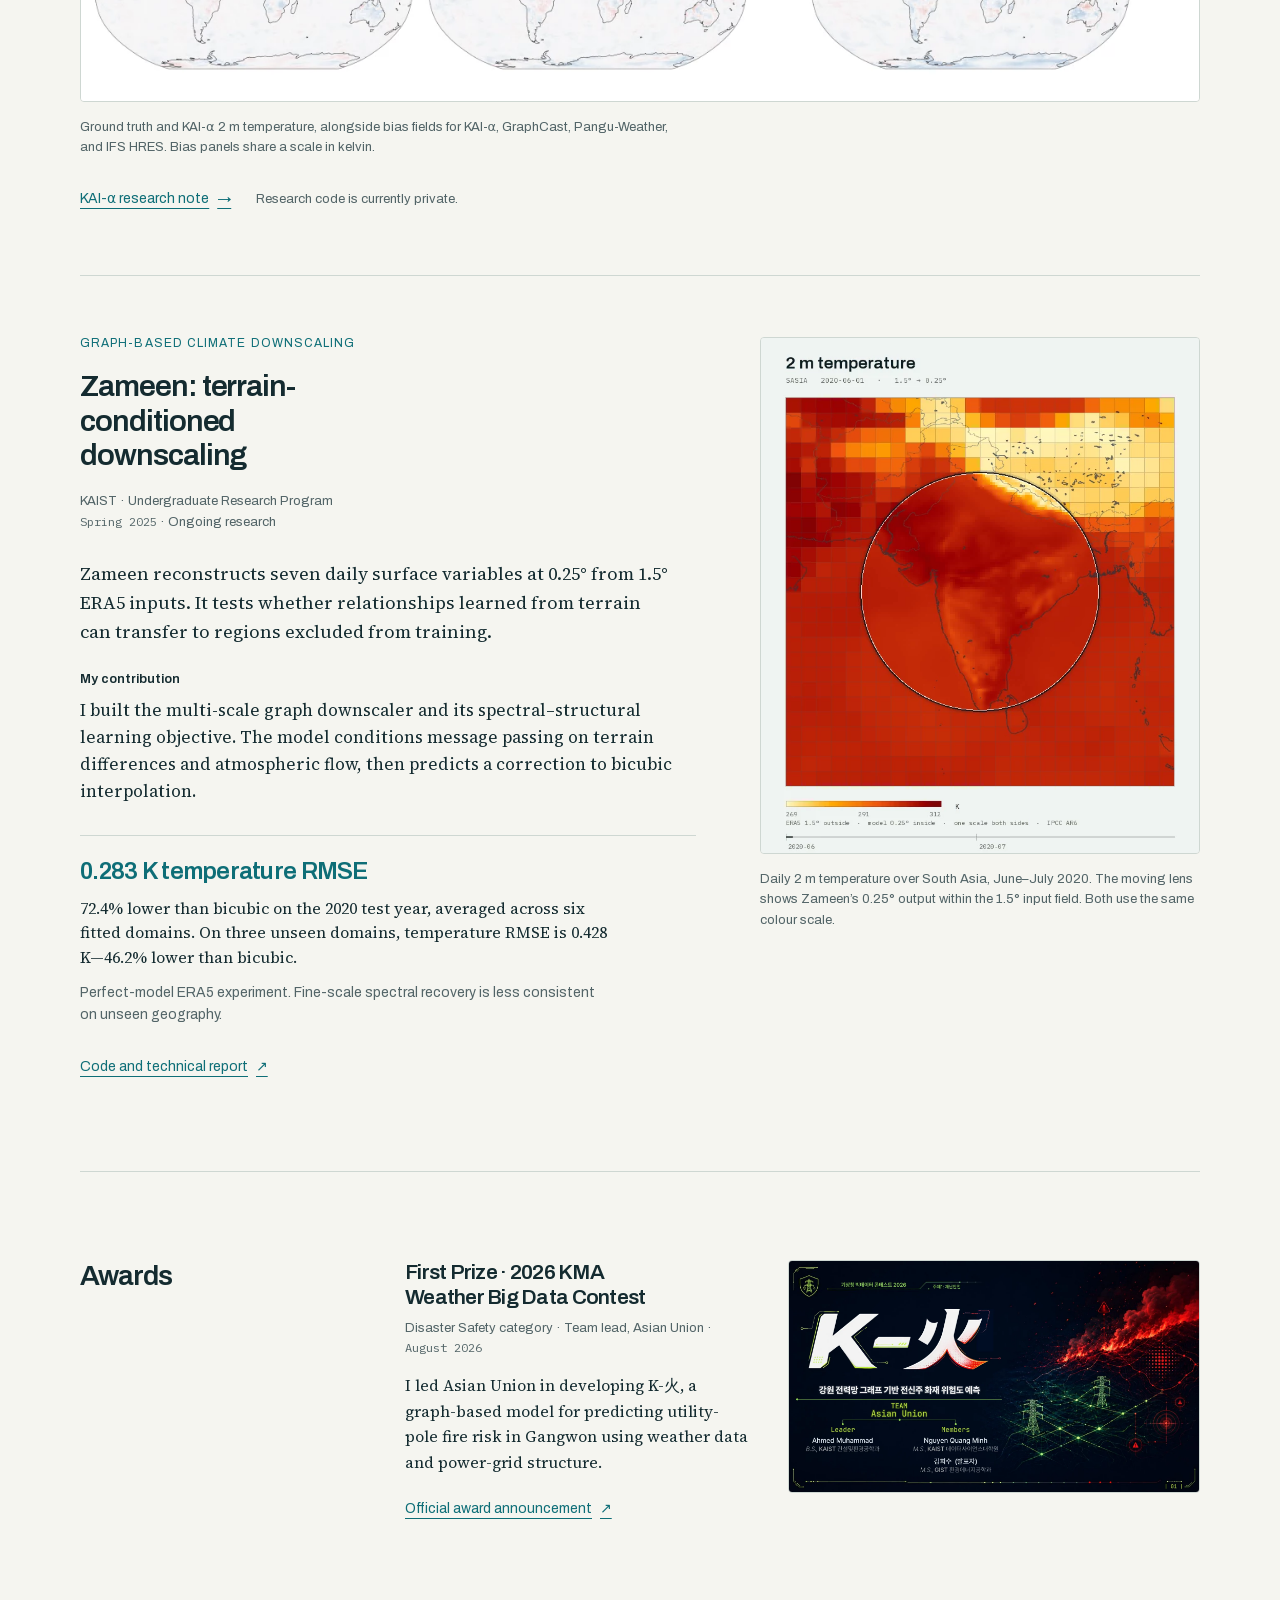
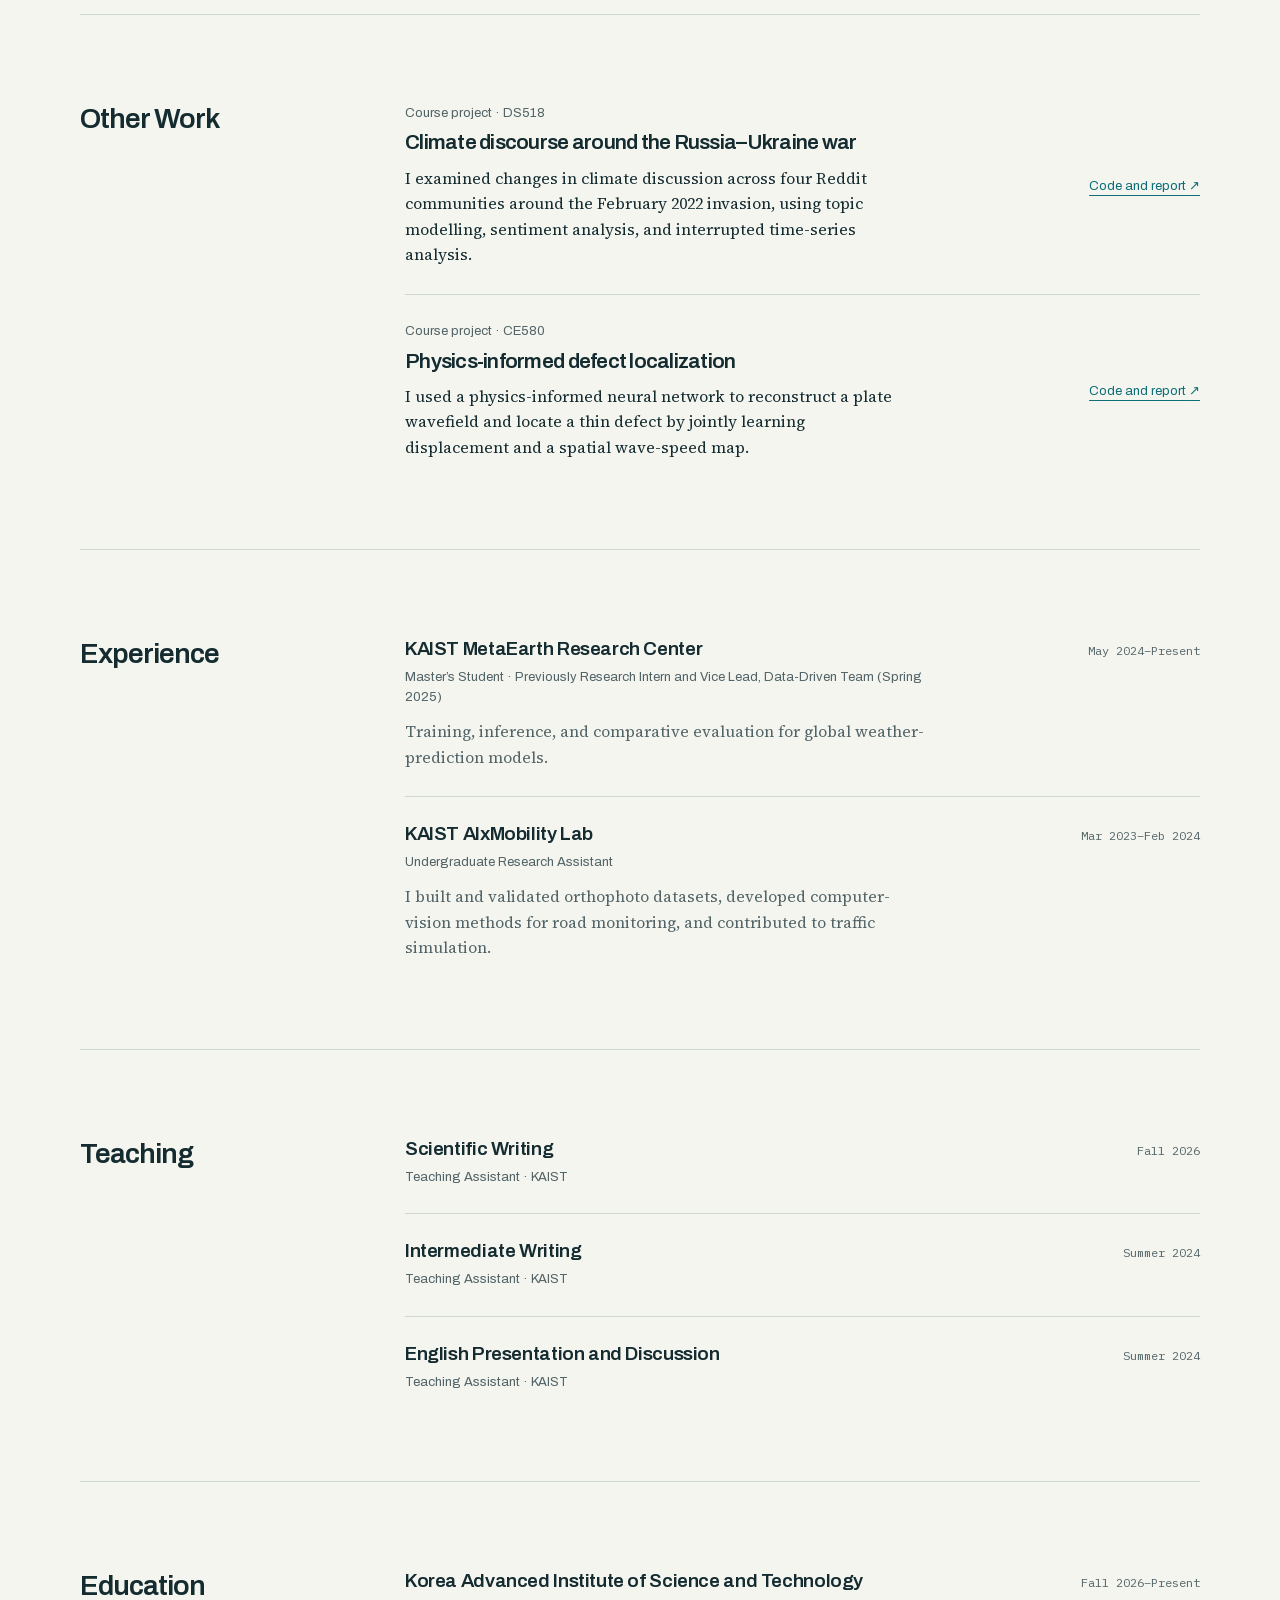
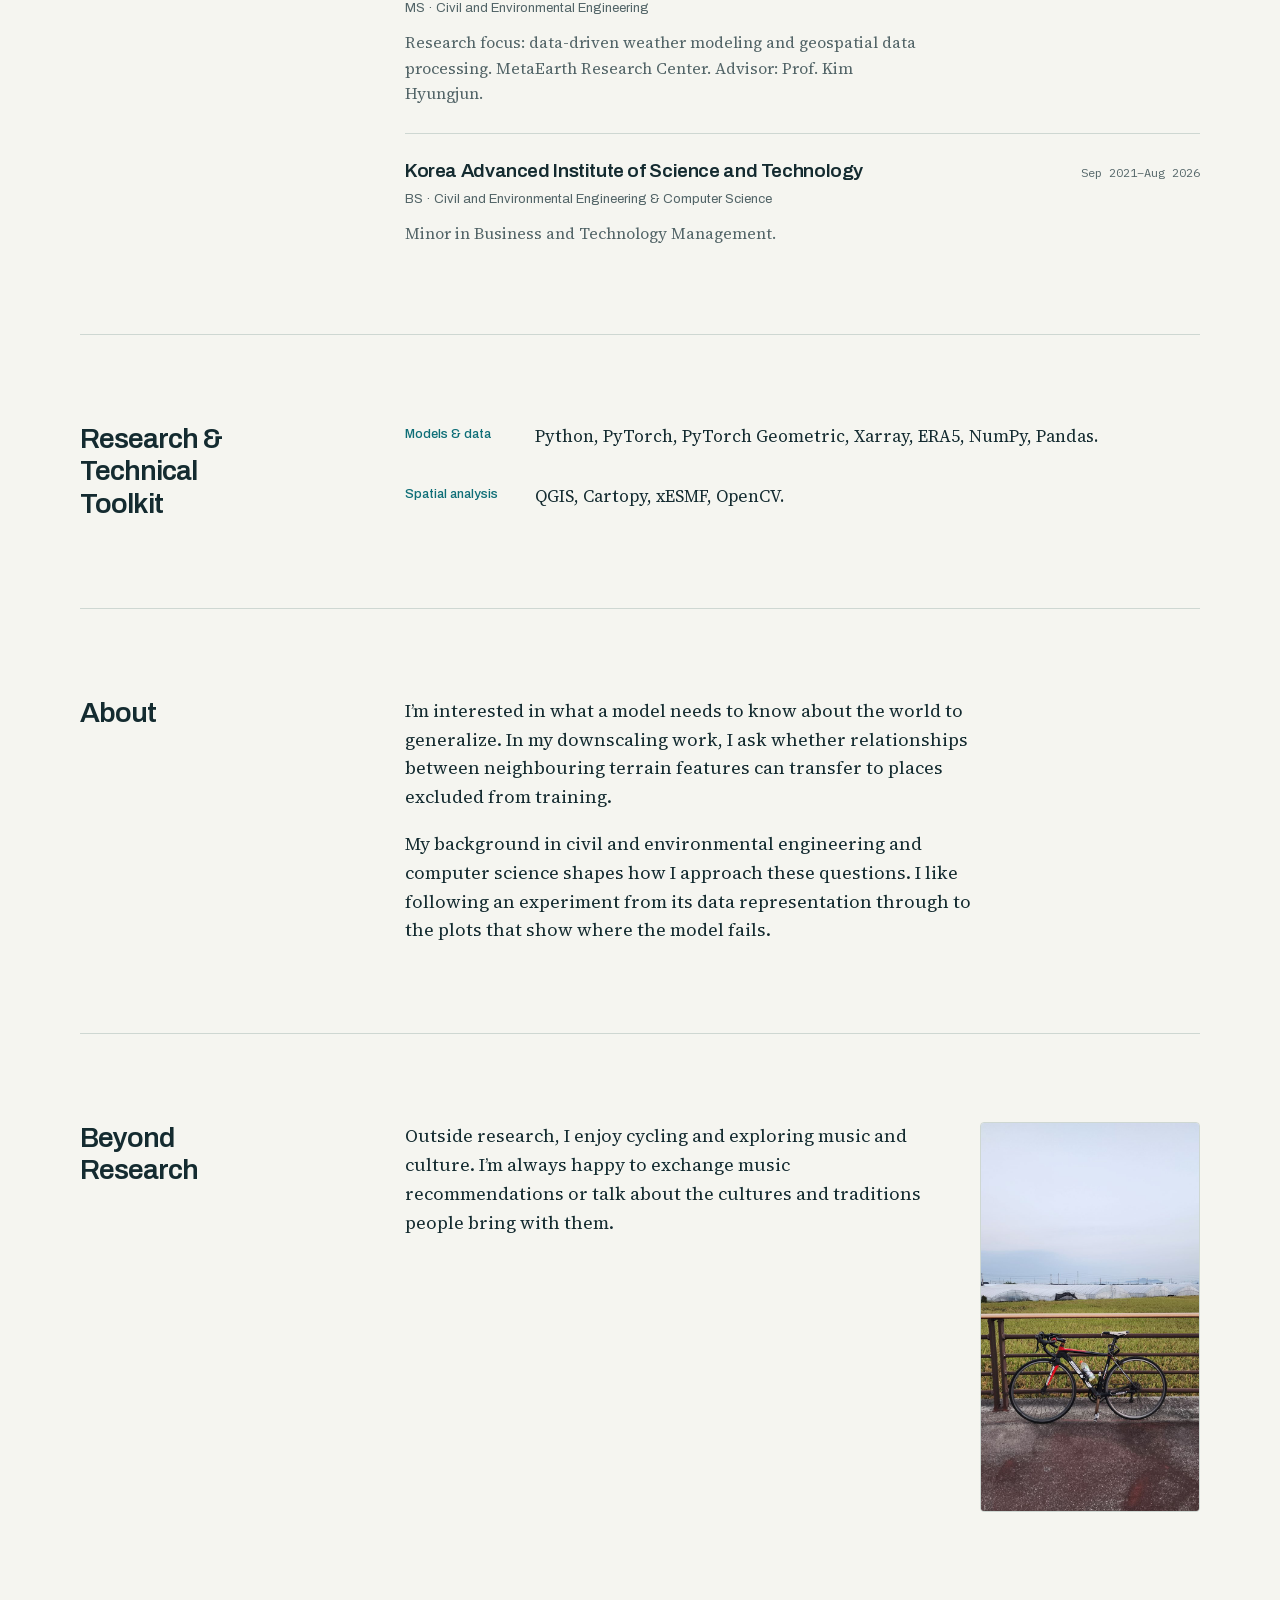
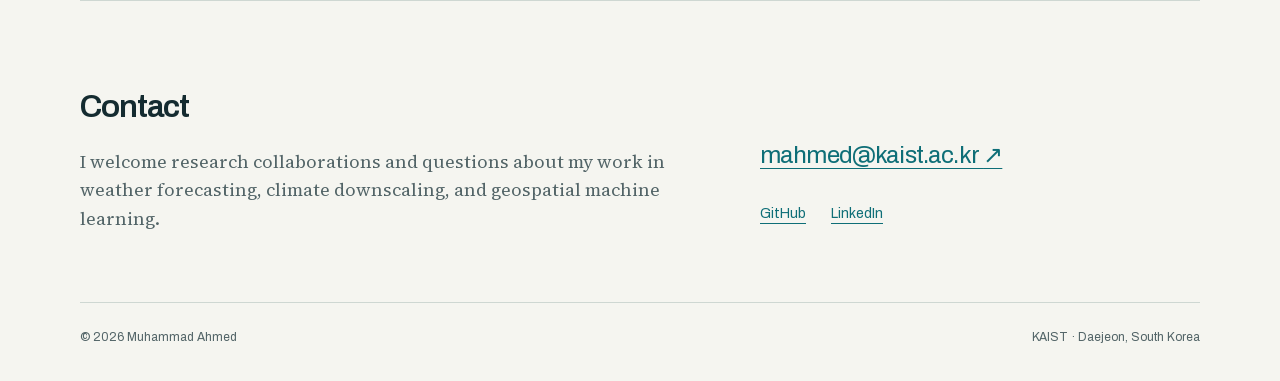
==== commit f6851e8b: "Add awards and Beyond Research; autoplay media; retire Zameen note - Add First Prize, 2026 KMA Weath" ====
--- a/index.html
+++ b/index.html
@@ -4,7 +4,7 @@
   <meta charset="utf-8">
   <meta name="viewport" content="width=device-width, initial-scale=1">
   <title>Muhammad Ahmed — Weather, climate &amp; scientific ML · KAIST</title>
-  <meta name="description" content="Muhammad Ahmed, researcher at KAIST. Graph-based climate downscaling, lightweight global weather forecasting, and the engineering behind scientific machine learning. Open to research collaborations.">
+  <meta name="description" content="Muhammad Ahmed, master’s student at KAIST’s MetaEarth Research Center. Graph-based climate downscaling, lightweight global weather forecasting, and the engineering behind scientific machine learning. Open to research collaborations.">
   <link rel="canonical" href="https://homelessamy.github.io/">
   <meta property="og:type" content="profile">
   <meta property="og:site_name" content="Muhammad Ahmed">
@@ -14,7 +14,7 @@
   <meta property="og:image" content="https://homelessamy.github.io/assets/og-card.jpg">
   <meta property="og:image:width" content="1200">
   <meta property="og:image:height" content="630">
-  <meta property="og:image:alt" content="Muhammad Ahmed, KAIST — weather forecasting, climate downscaling, geospatial ML">
+  <meta property="og:image:alt" content="Muhammad Ahmed — weather forecasting and climate downscaling at KAIST.">
   <meta name="twitter:card" content="summary_large_image">
   <meta name="theme-color" content="#f5f5f0">
   <link rel="icon" href="assets/favicon.ico" sizes="any">
@@ -47,66 +47,73 @@
       <div>
         <div class="identity">
           <picture><source srcset="assets/portrait-240.webp 1x, assets/portrait-480.webp 2x" type="image/webp"><img class="portrait" src="assets/portrait-240.jpg" width="240" height="240" alt="Muhammad Ahmed"></picture>
-          <p class="meta"><strong>Researcher · KAIST MetaEarth</strong>Daejeon, South Korea</p>
+          <p class="meta"><strong>Master’s Student · KAIST MetaEarth Research Center</strong>Daejeon, South Korea</p>
         </div>
         <h1 id="name">Muhammad Ahmed</h1>
-        <p class="hero-thesis">Learning the structure of weather, from global fields to local terrain.</p>
-        <p class="hero-description">I work on lightweight weather forecasting and graph-based climate downscaling at KAIST, building the models and the training and evaluation systems around them.</p>
-        <p class="collaboration">I’m open to research collaborations in weather and climate modelling, geospatial ML, and efficient scientific ML systems.</p>
-        <div class="text-links"><a href="#research">Selected research <span class="arrow" aria-hidden="true">↓</span></a><a href="Muhammad-Ahmed-CV.pdf">CV <span class="meta">(PDF)</span></a><a href="https://github.com/homelessamy">GitHub</a><a href="mailto:mahmed@kaist.ac.kr">Email</a></div>
+        <p class="hero-thesis">Lightweight weather forecasting and graph-based climate downscaling.</p>
+        <p class="hero-description">I’m a master’s student at KAIST’s MetaEarth Research Center, developing models and the training and evaluation systems around them.</p>
+        <div class="text-links"><a href="#research">Selected research <span class="arrow" aria-hidden="true">↓</span></a></div>
       </div>
-      <figure class="hero-figure" data-scientific-media>
+      <figure class="hero-figure" data-autoplay-media>
         <div class="media-frame">
           <img src="assets/research/water-vapour.webp" width="660" height="660" fetchpriority="high" alt="A globe showing the spatial structure of total column water vapour, with bands and filaments across the atmosphere.">
-          <video id="water-vapour-video" width="660" height="660" preload="none" muted playsinline loop aria-label="Total column water vapour on a rotating globe" aria-describedby="water-vapour-caption" hidden data-src="assets/research/water-vapour.mp4"></video>
+          <video autoplay loop muted playsinline preload="auto" poster="assets/research/water-vapour.webp" width="660" height="660" aria-label="Rotating globe showing total column water vapour." aria-describedby="water-vapour-caption" hidden data-src="assets/research/water-vapour.mp4"></video>
         </div>
-        <figcaption id="water-vapour-caption"><span class="figure-label">A view of the atmosphere.</span> Total column water vapour: the spatial structure of moisture across the globe.</figcaption>
-        <div class="figure-tools"><button class="media-toggle" type="button" aria-controls="water-vapour-video" aria-pressed="false" hidden>Play visualization</button><span class="technical">TCWV · global field</span></div>
-        <noscript><p class="meta"><a href="assets/research/water-vapour.mp4">Watch the water-vapour visualization (MP4)</a></p></noscript>
+        <figcaption id="water-vapour-caption">Total column water vapour across the globe.</figcaption>
       </figure>
     </section>
 
     <section class="section" id="research" aria-labelledby="research-title">
-      <div class="section-heading"><h2 id="research-title">Selected Research</h2><p class="section-intro">Efficient prediction.<br>Spatial structure. Geographic transfer.</p></div>
+      <div class="section-heading"><h2 id="research-title">Selected Research</h2></div>
       <article class="research-entry flagship-kai" id="kai" aria-labelledby="kai-title">
         <div class="research-header">
           <div><p class="eyebrow">Global weather forecasting</p><h3 id="kai-title">KAI-α: a lighter global forecaster</h3><p class="meta">KAIST MetaEarth Research Center<br><time datetime="2024">2024</time>–Present · In progress</p></div>
-          <div><p>An ultralight convolutional model for medium-range global weather forecasting. The research asks how much forecasting skill can be retained with a substantially smaller parameter budget.</p><p class="contribution"><strong>My contribution</strong>I co-developed the model and built end-to-end training and inference pipelines, including a modular evaluation framework for comparing architectures on common benchmarks.</p><p class="result-line"><strong>Approximately 8× fewer parameters</strong> than GraphCast and FourCastNet, with competitive medium-range forecasting skill in the project’s evaluations.</p></div>
+          <div><p>I’m studying how much medium-range forecasting skill a smaller convolutional model can retain.</p><p class="contribution"><strong>My contribution</strong>I co-developed KAI-α and built its training, inference, and evaluation pipelines to compare architectures on common benchmarks.</p><p class="result-line"><strong>Approximately 4× fewer parameters</strong> than GraphCast and FourCastNet, with competitive medium-range forecasting skill in the project’s evaluations.</p></div>
         </div>
-        <figure class="research-wide-visual" data-scientific-media>
+        <figure class="research-wide-visual" data-autoplay-media>
           <div class="media-frame">
             <img src="assets/research/kai-temperature-bias.webp" width="1350" height="550" loading="lazy" decoding="async" alt="Six global maps compare ground truth and KAI-alpha 2 metre temperature with the bias fields of KAI-alpha, GraphCast, Pangu-Weather and IFS HRES.">
-            <video id="kai-bias-video" width="1350" height="550" preload="none" muted playsinline loop hidden data-src="assets/research/kai-temperature-bias.mp4" aria-label="Temperature forecasts and model bias at successive forecast lead times" aria-describedby="kai-caption"></video>
+            <video autoplay loop muted playsinline preload="auto" poster="assets/research/kai-temperature-bias.webp" width="1350" height="550" aria-label="Global 2 m temperature forecasts and model bias across forecast lead times." aria-describedby="kai-caption" hidden data-src="assets/research/kai-temperature-bias.mp4"></video>
           </div>
-          <figcaption id="kai-caption"><span class="figure-label">Forecasts need error maps, too.</span> Ground truth and KAI-α 2 m temperature, alongside bias fields for KAI-α, GraphCast, Pangu-Weather, and IFS HRES. Bias panels share a scale in kelvin.</figcaption>
-          <div class="figure-tools"><button class="media-toggle" type="button" aria-controls="kai-bias-video" aria-pressed="false" hidden>Play forecast comparison</button><a href="assets/research/kai-temperature-bias.webp">View full-size still <span aria-hidden="true">↗</span></a></div>
-          <noscript><p class="meta"><a href="assets/research/kai-temperature-bias.mp4">Watch forecast comparison (MP4)</a></p></noscript>
+          <figcaption id="kai-caption">Ground truth and KAI-α 2 m temperature, alongside bias fields for KAI-α, GraphCast, Pangu-Weather, and IFS HRES. Bias panels share a scale in kelvin.</figcaption>
         </figure>
-        <div class="text-links"><a href="research/kai.html">View the 10-day rollout &amp; research note <span class="arrow" aria-hidden="true">→</span></a><span class="meta">Research code is currently private.</span></div>
+        <div class="text-links"><a href="research/kai.html">KAI-α research note <span class="arrow" aria-hidden="true">→</span></a><span class="meta">Research code is currently private.</span></div>
       </article>
 
       <article class="research-entry feature secondary-feature" aria-labelledby="zameen-title">
         <div class="feature-copy">
           <p class="eyebrow">Graph-based climate downscaling</p>
-          <h3 id="zameen-title">Zameen: learning weather through terrain</h3>
-          <p class="meta">KAIST · Undergraduate Research Program<br><time datetime="2025">Spring 2025</time> · Ongoing research · Public code</p>
-          <p class="project-summary">Can a downscaler learn how terrain shapes local weather—and carry that relationship into a region it has never seen?</p>
-          <p>Coarse fields miss the spatial detail needed for regional analysis. Zameen reconstructs seven daily surface variables at 0.25° from 1.5° ERA5 inputs, with a graph hierarchy that connects large-scale weather to local terrain.</p>
+          <h3 id="zameen-title">Zameen: terrain-conditioned downscaling</h3>
+          <p class="meta">KAIST · Undergraduate Research Program<br><time datetime="2025">Spring 2025</time> · Ongoing research</p>
+          <p>Zameen reconstructs seven daily surface variables at 0.25° from 1.5° ERA5 inputs. It tests whether relationships learned from terrain can transfer to regions excluded from training.</p>
           <p class="contribution"><strong>My contribution</strong>I built the multi-scale graph downscaler and its spectral–structural learning objective. The model conditions message passing on terrain differences and atmospheric flow, then predicts a correction to bicubic interpolation.</p>
           <div class="findings">
             <p><strong>0.283 K temperature RMSE</strong>72.4% lower than bicubic on the 2020 test year, averaged across six fitted domains. On three unseen domains, temperature RMSE is 0.428 K—46.2% lower than bicubic.</p>
             <p class="meta">Perfect-model ERA5 experiment. Fine-scale spectral recovery is less consistent on unseen geography.</p>
           </div>
-          <div class="text-links"><a href="research/zameen.html">Read the research note <span class="arrow" aria-hidden="true">→</span></a><a href="https://github.com/homelessamy/zameen">Code &amp; experiments <span aria-hidden="true">↗</span></a></div>
+          <div class="text-links"><a href="https://github.com/homelessamy/zameen">Code and technical report <span aria-hidden="true">↗</span></a></div>
         </div>
-        <figure class="feature-visual" data-scientific-media>
+        <figure class="feature-visual" data-autoplay-media>
           <div class="media-frame">
             <img src="assets/research/south-asia-temperature.webp" width="704" height="828" loading="lazy" decoding="async" alt="South Asia 2 metre temperature on 1 June 2020: coarse 1.5 degree ERA5 outside the lens and Zameen’s 0.25 degree output inside, sharing a temperature scale in kelvin.">
-            <video id="zameen-video" width="704" height="828" preload="none" muted playsinline loop hidden data-src="assets/research/south-asia-temperature.mp4" aria-label="Daily South Asia temperature downscaling through a moving comparison lens" aria-describedby="zameen-caption"></video>
+            <video autoplay loop muted playsinline preload="auto" poster="assets/research/south-asia-temperature.webp" width="704" height="828" aria-label="South Asia temperature comparison showing coarse ERA5 input outside a moving lens and Zameen output inside it." aria-describedby="zameen-caption" hidden data-src="assets/research/south-asia-temperature.mp4"></video>
           </div>
-          <figcaption id="zameen-caption"><span class="figure-label">From coarse field to local structure.</span> Daily 2 m temperature over South Asia, June–July 2020. The lens reveals Zameen’s 0.25° output; the surrounding field is the 1.5° input. Both use the same colour scale.</figcaption>
-          <div class="figure-tools"><button class="media-toggle" type="button" aria-controls="zameen-video" aria-pressed="false" hidden>Play comparison</button><a href="assets/research/south-asia-temperature.webp">View still <span aria-hidden="true">↗</span></a></div>
-          <noscript><p class="meta"><a href="assets/research/south-asia-temperature.mp4">Watch the comparison (MP4)</a></p></noscript>
+          <figcaption id="zameen-caption">Daily 2 m temperature over South Asia, June–July 2020. The moving lens shows Zameen’s 0.25° output within the 1.5° input field. Both use the same colour scale.</figcaption>
+        </figure>
+      </article>
+    </section>
+
+    <section class="section secondary-section" id="awards" aria-labelledby="awards-title">
+      <h2 id="awards-title">Awards</h2>
+      <article class="award">
+        <div>
+          <h3>First Prize · 2026 KMA Weather Big Data Contest</h3>
+          <p class="meta">Disaster Safety category · Team lead, Asian Union · <time datetime="2026-08">August 2026</time></p>
+          <p>I led Asian Union in developing K-火, a graph-based model for predicting utility-pole fire risk in Gangwon using weather data and power-grid structure.</p>
+          <div class="text-links"><a href="https://www.kma.go.kr/kma/news/press_01.jsp?bid=press&amp;from=2026-05-09&amp;mode=view&amp;num=1194712&amp;page=1&amp;to=2026-08-09">Official award announcement <span aria-hidden="true">↗</span></a></div>
+        </div>
+        <figure class="award-cover">
+          <div class="media-frame"><img src="assets/awards/kma-asian-union-cover.webp" width="1600" height="900" loading="lazy" decoding="async" alt="Cover of Asian Union’s K-火 competition presentation, listing Muhammad Ahmed as team leader."></div>
         </figure>
       </article>
     </section>
@@ -118,17 +125,16 @@
     <section class="section secondary-section" id="projects" aria-labelledby="work-title">
       <h2 id="work-title">Other Work</h2>
       <div>
-        <article class="index-entry"><div><p class="meta">KAIST · Graph Machine Learning and Mining · <time datetime="2025">Spring 2025</time></p><h3>Spatio-temporal drought prediction</h3><p>I designed a two-stage GRU–GraphSAGE model: six-step temporal encoding and climate prediction, followed by drought severity classification. Accuracy improved from 40% to 70% against the project’s bilinear and CNN baselines.</p></div><a href="https://github.com/homelessamy/drought" aria-label="Drought prediction repository">Code <span aria-hidden="true">↗</span></a></article>
-        <article class="index-entry"><div><p class="meta">KAIST · Urban and Regional Sustainability · <time datetime="2024">Spring 2024</time></p><h3>Accessibility across the US Northeast</h3><p>I used QGIS and network mapping to examine 30-minute job access, interstate travel times, and mode-shift emissions. The scenarios estimated up to 29.5 kg less CO₂ per trip when shifting from car to rail.</p></div></article>
-        <article class="index-entry"><div><p class="meta">KAIST · Introduction to Data Science · <time datetime="2023">Spring 2023</time></p><h3>Fraud in Korean customs declarations</h3><p>Statistical analysis of historical customs records and a KNN classifier for likely fraudulent declarations, reaching 88% classification accuracy in the course project.</p></div><a href="https://github.com/homelessamy/dscourse" aria-label="Customs fraud detection repository">Code <span aria-hidden="true">↗</span></a></article>
+        <article class="index-entry"><div><p class="meta">Course project · DS518</p><h3>Climate discourse around the Russia–Ukraine war</h3><p>I examined changes in climate discussion across four Reddit communities around the February 2022 invasion, using topic modelling, sentiment analysis, and interrupted time-series analysis.</p></div><a href="https://github.com/homelessamy/DS518" aria-label="Climate discourse project: code and report">Code and report <span aria-hidden="true">↗</span></a></article>
+        <article class="index-entry"><div><p class="meta">Course project · CE580</p><h3>Physics-informed defect localization</h3><p>I used a physics-informed neural network to reconstruct a plate wavefield and locate a thin defect by jointly learning displacement and a spatial wave-speed map.</p></div><a href="https://github.com/homelessamy/ce580" aria-label="Defect localization project: code and report">Code and report <span aria-hidden="true">↗</span></a></article>
       </div>
     </section>
 
     <section class="section secondary-section" id="experience" aria-labelledby="experience-title">
       <h2 id="experience-title">Experience</h2>
       <div>
-        <article class="record"><div><h3>KAIST MetaEarth Research Center</h3><p class="record-subtitle">Research Intern · Vice Lead, Data-Driven Team (Spring 2025)</p></div><time datetime="2024-05">May 2024–Present</time><p class="record-description">Research and engineering for global weather prediction, with responsibility for training, inference, and comparative model evaluation.</p></article>
-        <article class="record"><div><h3>KAIST AIxMobility Lab</h3><p class="record-subtitle">Undergraduate Research Assistant</p></div><time datetime="2023-03">Mar 2023–Feb 2024</time><p class="record-description">Built and validated orthophoto datasets; developed computer-vision methods for road monitoring and contributed to AI-driven traffic simulation.</p></article>
+        <article class="record"><div><h3>KAIST MetaEarth Research Center</h3><p class="record-subtitle">Master’s Student · Previously Research Intern and Vice Lead, Data-Driven Team (Spring 2025)</p></div><time datetime="2024-05">May 2024–Present</time><p class="record-description">Training, inference, and comparative evaluation for global weather-prediction models.</p></article>
+        <article class="record"><div><h3>KAIST AIxMobility Lab</h3><p class="record-subtitle">Undergraduate Research Assistant</p></div><time datetime="2023-03">Mar 2023–Feb 2024</time><p class="record-description">I built and validated orthophoto datasets, developed computer-vision methods for road monitoring, and contributed to traffic simulation.</p></article>
       </div>
     </section>
 
@@ -143,29 +149,38 @@
 
     <section class="section secondary-section" id="education" aria-labelledby="education-title">
       <h2 id="education-title">Education</h2>
-      <div><article class="record"><div><h3>Korea Advanced Institute of Science and Technology</h3><p class="record-subtitle">BS · Civil and Environmental Engineering &amp; Computer Science</p></div><time datetime="2021-09">Sep 2021–Present</time><p class="record-description">Minor in Business and Technology Management.</p></article></div>
+      <div>
+        <article class="record"><div><h3>Korea Advanced Institute of Science and Technology</h3><p class="record-subtitle">MS · Civil and Environmental Engineering</p></div><time datetime="2026">Fall 2026–Present</time><p class="record-description">Research focus: data-driven weather modeling and geospatial data processing. MetaEarth Research Center. Advisor: Prof. Kim Hyungjun.</p></article>
+        <article class="record"><div><h3>Korea Advanced Institute of Science and Technology</h3><p class="record-subtitle">BS · Civil and Environmental Engineering &amp; Computer Science</p></div><time datetime="2021-09">Sep 2021–Aug 2026</time><p class="record-description">Minor in Business and Technology Management.</p></article>
+      </div>
     </section>
 
     <section class="section secondary-section" id="skills" aria-labelledby="toolkit-title">
       <h2 id="toolkit-title">Research &amp;<br>Technical Toolkit</h2>
-      <dl class="toolkit"><div><dt>Research</dt><dd>Weather forecasting, climate downscaling, graph ML, spectral analysis, geospatial modelling.</dd></div><div><dt>Models &amp; data</dt><dd>Python, PyTorch, PyTorch Geometric, Xarray, ERA5, NumPy, Pandas.</dd></div><div><dt>Spatial analysis</dt><dd>QGIS, Cartopy, xESMF, OpenCV.</dd></div><div><dt>Engineering</dt><dd>Training and inference pipelines, reproducible experiments, modular model evaluation.</dd></div></dl>
+      <dl class="toolkit"><div><dt>Models &amp; data</dt><dd>Python, PyTorch, PyTorch Geometric, Xarray, ERA5, NumPy, Pandas.</dd></div><div><dt>Spatial analysis</dt><dd>QGIS, Cartopy, xESMF, OpenCV.</dd></div></dl>
     </section>
 
     <section class="section secondary-section" id="about" aria-labelledby="about-title">
       <h2 id="about-title">About</h2>
-      <div class="about-prose"><p>I’m interested in what a model needs to know about the world to generalize. In my downscaling work, that becomes a concrete question: can relationships between neighbouring terrain features tell us more than a model’s familiarity with a particular place?</p><p>Weather and climate bring together the questions I keep coming back to in engineering: spatial structure, physical constraints, and the gap between a useful approximation and a misleading one. My studies in civil and environmental engineering and computer science give me ways to approach both the physical problem and its computational form.</p><p>I like working across the whole experiment—from the data representation to the training pipeline to the plot that reveals where the model fails. I’d welcome collaborators who care about geographic generalization, efficient forecasting, or making scientific ML results easier to inspect and reproduce.</p><p class="about-aside">Outside the model itself, I also care about explaining it clearly. Teaching writing and presentation is another way I work on that.</p></div>
+      <div class="about-prose"><p>I’m interested in what a model needs to know about the world to generalize. In my downscaling work, I ask whether relationships between neighbouring terrain features can transfer to places excluded from training.</p><p>My background in civil and environmental engineering and computer science shapes how I approach these questions. I like following an experiment from its data representation through to the plots that show where the model fails.</p></div>
     </section>
 
-    <section class="section" id="activity" aria-labelledby="activity-title">
-      <div class="activity-heading"><h2 id="activity-title">On GitHub</h2><p class="activity-total" id="activity-total"><a href="https://github.com/homelessamy">@homelessamy</a></p></div>
-      <div class="heatmap-scroll" id="heatmap-scroll" role="region" aria-label="GitHub contribution history, horizontally scrollable" tabindex="0" hidden><div class="heatmap" id="heatmap" role="img" aria-label="GitHub contributions over the last year"></div></div>
-      <p class="activity-note" id="activity-fallback">Explore repositories and contribution history on <a href="https://github.com/homelessamy">GitHub</a>.</p>
-      <div class="activity-bottom"><p class="activity-note">A little of the day-to-day engineering. Some research lives in private repositories.</p><div class="heatmap-key" id="heatmap-key" aria-hidden="true" hidden><span>Less</span><i></i><i data-level="1"></i><i data-level="2"></i><i data-level="3"></i><i data-level="4"></i><span>More</span></div></div>
+    <section class="section secondary-section" id="beyond-research" aria-labelledby="beyond-research-title">
+      <h2 id="beyond-research-title">Beyond Research</h2>
+      <div class="beyond-research">
+        <div class="about-prose"><p id="beyond-research-copy">Outside research, I enjoy cycling and exploring music and culture. I’m always happy to exchange music recommendations or talk about the cultures and traditions people bring with them.</p></div>
+        <figure class="beyond-figure" data-autoplay-media>
+          <div class="media-frame">
+            <img src="assets/activities/cycling.jpg" width="720" height="1280" loading="lazy" decoding="async" alt="A black-and-red road bike parked beside a railing, with green fields and greenhouses behind it.">
+            <video autoplay loop muted playsinline preload="auto" poster="assets/activities/cycling.jpg" width="540" height="960" aria-label="A night ride on a road bike along a lit road, filmed from the handlebars, with brief shots of the rider in a helmet." aria-describedby="beyond-research-copy" hidden data-src="assets/activities/cycling.mp4"></video>
+          </div>
+        </figure>
+      </div>
     </section>
 
     <section class="section contact" id="contact" aria-labelledby="contact-title">
-      <div><p class="eyebrow">Contact</p><h2 id="contact-title">There’s more to understand. Let’s compare notes.</h2><p>For research collaborations, questions about the models, or a conversation about weather, climate, and geospatial machine learning, email is the best place to start.</p></div>
-      <div class="contact-links"><a class="contact-email" href="mailto:mahmed@kaist.ac.kr">mahmed@kaist.ac.kr <span aria-hidden="true">↗</span></a><div class="text-links"><a href="https://github.com/homelessamy">GitHub</a><a href="https://www.linkedin.com/in/ahmedkr71/">LinkedIn</a><a href="Muhammad-Ahmed-CV.pdf">CV (PDF)</a></div></div>
+      <div><h2 id="contact-title">Contact</h2><p>I welcome research collaborations and questions about my work in weather forecasting, climate downscaling, and geospatial machine learning.</p></div>
+      <div class="contact-links"><a class="contact-email" href="mailto:mahmed@kaist.ac.kr">mahmed@kaist.ac.kr <span aria-hidden="true">↗</span></a><div class="text-links"><a href="https://github.com/homelessamy">GitHub</a><a href="https://www.linkedin.com/in/ahmedkr71/">LinkedIn</a></div></div>
     </section>
   </main>
   <footer class="canvas foot"><span>© 2026 Muhammad Ahmed</span><span>KAIST · Daejeon, South Korea</span></footer>
--- a/styles.css
+++ b/styles.css
@@ -2,9 +2,9 @@
 @font-face{font-family:'Source Serif 4';src:url('fonts/source-serif.woff2') format('woff2');font-weight:400 700;font-display:swap}
 @font-face{font-family:'Plex Mono';src:url('fonts/plex-mono-400.woff2') format('woff2');font-weight:400;font-display:swap}
 
-:root{color-scheme:light;--paper:#f5f5f0;--ink:#142b30;--muted:#526467;--accent:#0e6e77;--line:#ced7d2;--surface:#e9eeea;--figure:#eef2f1;--display:Archivo,system-ui,sans-serif;--body:'Source Serif 4',Georgia,serif;--mono:'Plex Mono',monospace;--h0:#dfe8e3;--h1:#b2d1cb;--h2:#70aaa6;--h3:#357f80;--h4:#0e626b}
-@media(prefers-color-scheme:dark){:root:not([data-theme=light]){color-scheme:dark;--paper:#0c1c21;--ink:#e7ebe4;--muted:#a4b6b5;--accent:#82c7c4;--line:#30454a;--surface:#152b30;--figure:#eef2f1;--h0:#20383c;--h1:#2b575b;--h2:#428184;--h3:#65aaa9;--h4:#91d4cd}}
-:root[data-theme=dark]{color-scheme:dark;--paper:#0c1c21;--ink:#e7ebe4;--muted:#a4b6b5;--accent:#82c7c4;--line:#30454a;--surface:#152b30;--figure:#eef2f1;--h0:#20383c;--h1:#2b575b;--h2:#428184;--h3:#65aaa9;--h4:#91d4cd}
+:root{color-scheme:light;--paper:#f5f5f0;--ink:#142b30;--muted:#526467;--accent:#0e6e77;--line:#ced7d2;--surface:#e9eeea;--figure:#eef2f1;--display:Archivo,system-ui,sans-serif;--body:'Source Serif 4',Georgia,serif;--mono:'Plex Mono',monospace}
+@media(prefers-color-scheme:dark){:root:not([data-theme=light]){color-scheme:dark;--paper:#0c1c21;--ink:#e7ebe4;--muted:#a4b6b5;--accent:#82c7c4;--line:#30454a;--surface:#152b30;--figure:#eef2f1}}
+:root[data-theme=dark]{color-scheme:dark;--paper:#0c1c21;--ink:#e7ebe4;--muted:#a4b6b5;--accent:#82c7c4;--line:#30454a;--surface:#152b30;--figure:#eef2f1}
 *,*::before,*::after{box-sizing:border-box}
 html{scroll-padding-top:112px;-webkit-text-size-adjust:100%}
 body{margin:0;background:var(--paper);color:var(--ink);font:18px/1.6 var(--body);-webkit-font-smoothing:antialiased}
@@ -40,10 +40,10 @@
 .theme-toggle:hover{background:var(--surface)}
 .theme-toggle svg{width:19px;height:19px;fill:none;stroke:currentColor;stroke-width:1.5}
 .menu-toggle{display:none;border:0;padding:10px 0;background:none;color:var(--ink);font:13px var(--display)}
-.meta,.eyebrow,.section-intro,.text-links,.figure-tools,.record-subtitle,.foot,.activity-note,.publication-links{font-family:var(--display);font-size:13px;line-height:1.6}
-.meta,.section-intro,.record-subtitle,.activity-note{color:var(--muted)}
+.meta,.eyebrow,.text-links,.record-subtitle,.foot,.publication-links{font-family:var(--display);font-size:13px;line-height:1.6}
+.meta,.record-subtitle{color:var(--muted)}
 .eyebrow{color:var(--accent);font-size:12px;letter-spacing:.09em;text-transform:uppercase}
-.technical,time{font-family:var(--mono);font-size:12px;letter-spacing:0}
+time{font-family:var(--mono);font-size:12px;letter-spacing:0}
 .hero{display:grid;grid-template-columns:7fr 5fr;gap:48px;align-items:center;padding:76px 0 92px}
 .identity{display:flex;align-items:center;gap:16px;margin-bottom:25px}
 .portrait{width:64px;height:72px;object-fit:cover;border-radius:4px}
@@ -52,7 +52,6 @@
 .hero h1{margin-bottom:24px}
 .hero-thesis{font-size:26px;line-height:1.35;letter-spacing:-.02em;max-width:30ch}
 .hero-description{margin-top:20px;color:var(--muted);font-size:17px;max-width:48ch}
-.collaboration{font-size:16px;margin-top:20px;max-width:50ch}
 .text-links{display:flex;align-items:center;flex-wrap:wrap;gap:12px 25px;margin-top:26px;font-size:14px}
 .text-links a{display:inline-flex;align-items:center;gap:8px;min-height:32px}
 .arrow{display:inline-block;transition:transform .16s}
@@ -61,30 +60,22 @@
 .hero-figure .media-frame{border-radius:50%;background:#060a0e;border:0;overflow:hidden}
 .hero-figure .media-frame img{width:100%}
 figcaption{font:13px/1.55 var(--display);color:var(--muted);margin-top:15px;max-width:75ch}
-.figure-label{color:var(--ink);font-weight:500}
 .media-frame{position:relative;isolation:isolate;overflow:hidden;background:var(--figure);border:1px solid var(--line);border-radius:4px}
 .media-frame img{width:100%}
-.media-frame video{position:absolute;inset:0;width:100%;height:100%;object-fit:contain}
-.figure-tools{display:flex;align-items:center;justify-content:space-between;gap:16px;margin-top:12px;font-size:12px;color:var(--muted)}
-.media-toggle{display:inline-flex;align-items:center;gap:8px;background:none;color:var(--accent);border:0;border-bottom:1px solid var(--line);padding:7px 0;font:13px var(--display);text-align:left}
-.media-toggle:hover{border-color:var(--accent)}
-.media-toggle::before{content:'▷';font-family:system-ui,sans-serif;font-size:15px}
-.media-toggle[aria-pressed=true]::before{content:'Ⅱ'}
+.media-frame video{position:absolute;inset:0;width:100%;height:100%}
 .section{padding:88px 0;border-top:1px solid var(--line)}
 .section-heading{display:flex;align-items:baseline;justify-content:space-between;gap:24px;margin-bottom:44px}
-.section-intro{max-width:36ch;text-align:right}
 .feature{display:grid;grid-template-columns:7fr 5fr;column-gap:64px;align-items:start}
 .feature-copy .eyebrow{margin-bottom:16px}
 .feature h3{font-size:36px;max-width:19ch;margin-bottom:18px}
 .feature .meta{margin-bottom:28px}
-.feature .project-summary{font-size:21px;line-height:1.5;margin-bottom:26px}
 .contribution{margin-top:22px;font-size:17px}
 .contribution strong{font-family:var(--display);font-size:13px;display:block;margin-bottom:7px}
 .feature-visual{padding-top:3px}
 .findings{margin-top:30px;border-top:1px solid var(--line);padding-top:20px}
 .findings p{font-size:16px;line-height:1.55}
 .findings strong{font:600 24px/1.3 var(--display);color:var(--accent);display:block;margin-bottom:8px;letter-spacing:-.03em}
-.findings .meta{margin:12px 0 0;font-size:12px}
+.findings .meta{margin:12px 0 0;font-size:14px}
 .research-entry{padding-top:58px;margin-top:60px;border-top:1px solid var(--line)}
 .research-header{display:grid;grid-template-columns:5fr 7fr;gap:64px;margin-bottom:28px}
 .research-header h3{margin:12px 0 16px;max-width:24ch}
@@ -121,19 +112,13 @@
 .toolkit dt{font:500 13px/1.7 var(--display);color:var(--accent)}
 .toolkit dd{font-size:17px}
 .about-prose p{max-width:63ch}
-.about-aside{font:13px/1.65 var(--display);color:var(--muted);margin-top:25px}
-.activity-heading{display:flex;justify-content:space-between;gap:20px;align-items:baseline;margin-bottom:24px}
-.activity-heading h2{font-size:24px}
-.activity-total{font:12px var(--display);color:var(--muted)}
-.heatmap-scroll{overflow-x:auto;padding:5px 0 10px}
-.heatmap{display:grid;grid-template-rows:repeat(7,10px);grid-auto-flow:column;grid-auto-columns:minmax(10px,1fr);gap:4px;min-width:750px}
-.heatmap i,.heatmap-key i{display:block;border-radius:2px;background:var(--h0);height:10px;min-width:10px}
-[data-level='1']{background:var(--h1)!important}[data-level='2']{background:var(--h2)!important}[data-level='3']{background:var(--h3)!important}[data-level='4']{background:var(--h4)!important}
-.activity-bottom{display:flex;gap:25px;justify-content:space-between;margin-top:18px;align-items:center}
-.heatmap-key{display:flex;align-items:center;gap:5px;font:11px var(--display);color:var(--muted)}
-.heatmap-key span:first-child{margin-right:5px}.heatmap-key span:last-child{margin-left:5px}
+.award{display:grid;grid-template-columns:minmax(0,5fr) minmax(0,6fr);gap:40px;align-items:start}
+.award h3{font-size:21px;margin-bottom:9px}
+.award p:not(.meta){font-size:16px;margin-top:14px}
+.award .text-links{margin-top:18px}
+.beyond-research{display:grid;grid-template-columns:minmax(0,1fr) 220px;gap:48px;align-items:start}
 .contact{display:grid;grid-template-columns:7fr 5fr;gap:64px;padding-bottom:68px}
-.contact h2{font-size:42px;max-width:19ch;margin:14px 0 22px}
+.contact h2{margin-bottom:22px}
 .contact p:not(.eyebrow){color:var(--muted);font-size:18px}
 .contact-links{align-self:end;padding-bottom:4px}
 .contact-email{font:24px var(--display);letter-spacing:-.035em}
@@ -148,11 +133,6 @@
 .detail-section h3:first-child{margin-top:0}
 .detail-section .prose{max-width:66ch}
 .detail-section figure{margin-top:28px}
-.results-table{border-collapse:collapse;width:100%;font-size:16px;margin:25px 0}
-.results-table caption{text-align:left;font:13px var(--display);color:var(--muted);margin-bottom:12px}
-.results-table th,.results-table td{border-bottom:1px solid var(--line);padding:13px 12px 13px 0;text-align:left;vertical-align:top}
-.results-table th{font:500 13px var(--display)}
-.results-table td:last-child{color:var(--accent)}
 .publication{padding:22px 0;border-top:1px solid var(--line)}
 .publication h3{font-size:20px;margin:8px 0}
 .publication-links{display:flex;flex-wrap:wrap;gap:20px;margin-top:12px}
@@ -160,22 +140,19 @@
 pre{font:12px/1.7 var(--mono);white-space:pre-wrap;overflow-wrap:anywhere;background:var(--surface);padding:20px;border-radius:4px}
 @media(min-width:1500px){.hero{padding-top:92px;padding-bottom:104px}}
 @media(max-width:1050px){.canvas{width:calc(100% - 56px)}.header-inner{gap:18px}.primary-nav{gap:15px}.hero{gap:32px}.hero h1{font-size:52px}.feature,.research-header,.compact-research,.contact{gap:38px}.secondary-section,.detail-section{gap:36px;grid-template-columns:3fr 8fr}.record{grid-template-columns:1fr}.record time{text-align:left;grid-row:2}.record-description{grid-row:4}}
-@media(max-width:800px){.header-inner{flex-wrap:wrap;gap:12px;min-height:64px}.primary-nav{order:4;width:100%;justify-content:space-between;gap:12px;padding-bottom:12px;overflow:auto}.primary-nav a{white-space:nowrap}.js .menu-toggle{display:block}.js .primary-nav:not(.is-open){display:none}.theme-toggle{margin-left:8px}.hero{padding:52px 0 64px;grid-template-columns:1fr}.hero h1{font-size:56px}.hero-description,.collaboration{max-width:60ch}.hero-figure{width:min(420px,90%);margin:12px auto 0}.hero-thesis{max-width:36ch}.section{padding:62px 0}.section-heading{margin-bottom:34px}.feature{grid-template-columns:1fr 1fr;gap:28px}.feature h3{font-size:29px}.feature .project-summary{font-size:19px}.research-header{grid-template-columns:1fr;gap:22px}.research-header h3{max-width:30ch}.research-entry{padding-top:42px;margin-top:44px}.compact-research{grid-template-columns:1fr;gap:30px}.secondary-section,.detail-section{grid-template-columns:1fr;gap:32px}.secondary-section>h2{max-width:none}.record{grid-template-columns:1fr auto}.record time{grid-row:auto;text-align:right}.record-description{grid-row:auto}.contact{grid-template-columns:1fr;gap:34px}.contact h2{font-size:36px}.detail-header h1{font-size:44px}.detail-section{padding:40px 0}}
-@media(max-width:540px){.canvas{width:calc(100% - 40px)}.hero{padding-top:38px}.hero h1{font-size:46px}.hero-thesis{font-size:24px}.identity{margin-bottom:22px}.portrait{width:56px;height:64px}.hero-figure{width:min(340px,95%)}.section-heading{display:block}.section-intro{text-align:left;margin-top:12px;max-width:40ch}h2{font-size:29px}.feature{grid-template-columns:1fr;gap:32px}.feature h3{font-size:31px;max-width:23ch}.feature-visual{max-width:420px}.feature .project-summary{font-size:20px}.feature .meta{margin-bottom:22px}.index-entry{grid-template-columns:1fr;gap:12px}.index-entry>a{justify-self:start;min-height:28px}.record{grid-template-columns:1fr;gap:7px}.record time{grid-row:2;text-align:left}.record-description{grid-row:4}.toolkit>div{grid-template-columns:1fr;gap:5px}.activity-heading,.activity-bottom{display:block}.activity-total,.heatmap-key{margin-top:14px}.foot{display:block}.foot span{display:block}.foot span+span{margin-top:6px}.figure-tools{align-items:flex-start}.figure-tools>span{text-align:right}.detail-header h1{font-size:36px}.detail-header{padding-top:38px}.detail-header .project-summary{font-size:21px}.contact-email{font-size:22px}}
+@media(max-width:800px){.header-inner{flex-wrap:wrap;gap:12px;min-height:64px}.primary-nav{order:4;width:100%;justify-content:space-between;gap:12px;padding-bottom:12px;overflow:auto}.primary-nav a{white-space:nowrap}.js .menu-toggle{display:block}.js .primary-nav:not(.is-open){display:none}.theme-toggle{margin-left:8px}.hero{padding:52px 0 64px;grid-template-columns:1fr}.hero h1{font-size:56px}.hero-description{max-width:60ch}.hero-figure{width:min(420px,90%);margin:12px auto 0}.hero-thesis{max-width:36ch}.section{padding:62px 0}.section-heading{margin-bottom:34px}.feature{grid-template-columns:1fr 1fr;gap:28px}.feature h3{font-size:29px}.research-header{grid-template-columns:1fr;gap:22px}.research-header h3{max-width:30ch}.research-entry{padding-top:42px;margin-top:44px}.compact-research{grid-template-columns:1fr;gap:30px}.secondary-section,.detail-section{grid-template-columns:1fr;gap:32px}.secondary-section>h2{max-width:none}.record{grid-template-columns:1fr auto}.record time{grid-row:auto;text-align:right}.record-description{grid-row:auto}.contact{grid-template-columns:1fr;gap:34px}.award{grid-template-columns:1fr;gap:28px}.award-cover{max-width:560px}.detail-header h1{font-size:44px}.detail-section{padding:40px 0}}
+@media(max-width:540px){.canvas{width:calc(100% - 40px)}.hero{padding-top:38px}.hero h1{font-size:46px}.hero-thesis{font-size:24px}.identity{margin-bottom:22px}.portrait{width:56px;height:64px}.hero-figure{width:min(340px,95%)}.section-heading{display:block}h2{font-size:29px}.feature{grid-template-columns:1fr;gap:32px}.feature h3{font-size:31px;max-width:23ch}.feature-visual{max-width:420px}.feature .meta{margin-bottom:22px}.index-entry{grid-template-columns:1fr;gap:12px}.index-entry>a{justify-self:start;min-height:28px}.record{grid-template-columns:1fr;gap:7px}.record time{grid-row:2;text-align:left}.record-description{grid-row:4}.toolkit>div{grid-template-columns:1fr;gap:5px}.beyond-research{grid-template-columns:1fr;gap:28px}.beyond-figure{width:min(220px,70%)}.foot{display:block}.foot span{display:block}.foot span+span{margin-top:6px}.detail-header h1{font-size:36px}.detail-header{padding-top:38px}.detail-header .project-summary{font-size:21px}.contact-email{font-size:22px}}
 @media(prefers-reduced-motion:reduce){*,*::before,*::after{scroll-behavior:auto!important;animation:none!important;transition:none!important}.arrow{transform:none!important}}
-@media print{.site-header,.media-toggle,.figure-tools,.theme-toggle,.skip,.heatmap-key{display:none!important}:root{--paper:white;--ink:black;--muted:#444;--accent:#174e55;--line:#ccc}.canvas{width:100%}.hero,.section,.detail-section{padding:25px 0}.hero{grid-template-columns:7fr 5fr}.media-frame video{display:none}.record,figure{break-inside:avoid}a{color:inherit}.foot{padding:15px 0}}
+@media print{.site-header,.theme-toggle,.skip{display:none!important}:root{--paper:white;--ink:black;--muted:#444;--accent:#174e55;--line:#ccc}.canvas{width:100%}.hero,.section,.detail-section{padding:25px 0}.hero{grid-template-columns:7fr 5fr}.media-frame video{display:none}.record,figure{break-inside:avoid}a{color:inherit}.foot{padding:15px 0}}
 .sr-only{position:absolute;width:1px;height:1px;padding:0;margin:-1px;overflow:hidden;clip:rect(0,0,0,0);white-space:nowrap;border:0}
-.figure-pair{display:grid;grid-template-columns:1fr 1fr;gap:28px;margin:34px 0}
 .detail-visual{margin:20px 0 48px}
 .detail-visual .media-frame{background:white}
-@media(max-width:540px){.figure-pair{grid-template-columns:1fr}}
 .flagship-kai{padding-top:0;margin-top:0;border-top:0}
 .flagship-kai .research-header{grid-template-columns:1fr 1fr}
 .flagship-kai h3{font-size:39px;max-width:22ch}
 .flagship-kai .result-line{border-top:1px solid var(--line);padding-top:18px}
 .flagship-kai .result-line strong{display:block;font-size:23px;line-height:1.3;margin-bottom:8px;letter-spacing:-.03em}
 .secondary-feature h3{font-size:30px}
-.secondary-feature .project-summary{font-size:19px}
 @media(max-width:800px){.flagship-kai .research-header{grid-template-columns:1fr}.flagship-kai h3{font-size:34px;max-width:25ch}}
 @media(max-width:540px){.flagship-kai h3{font-size:32px}.secondary-feature h3{font-size:27px}}
 
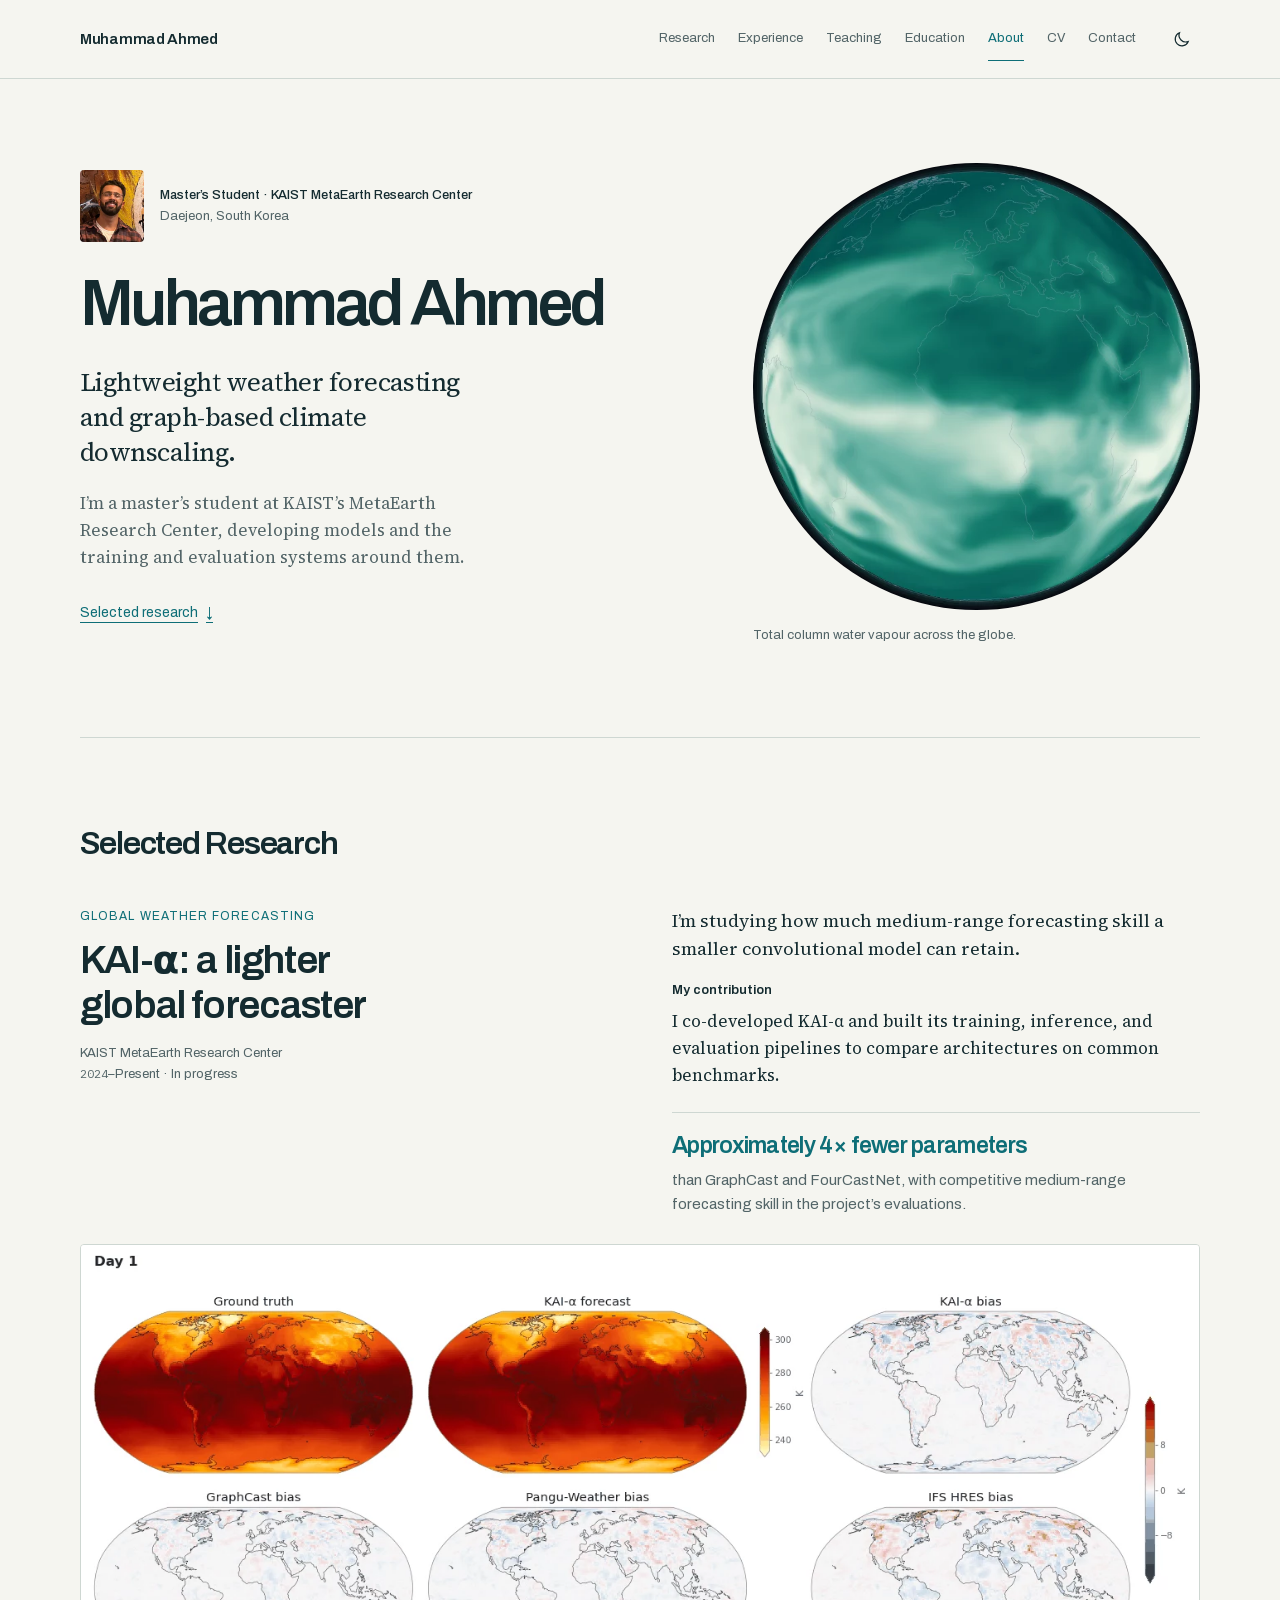
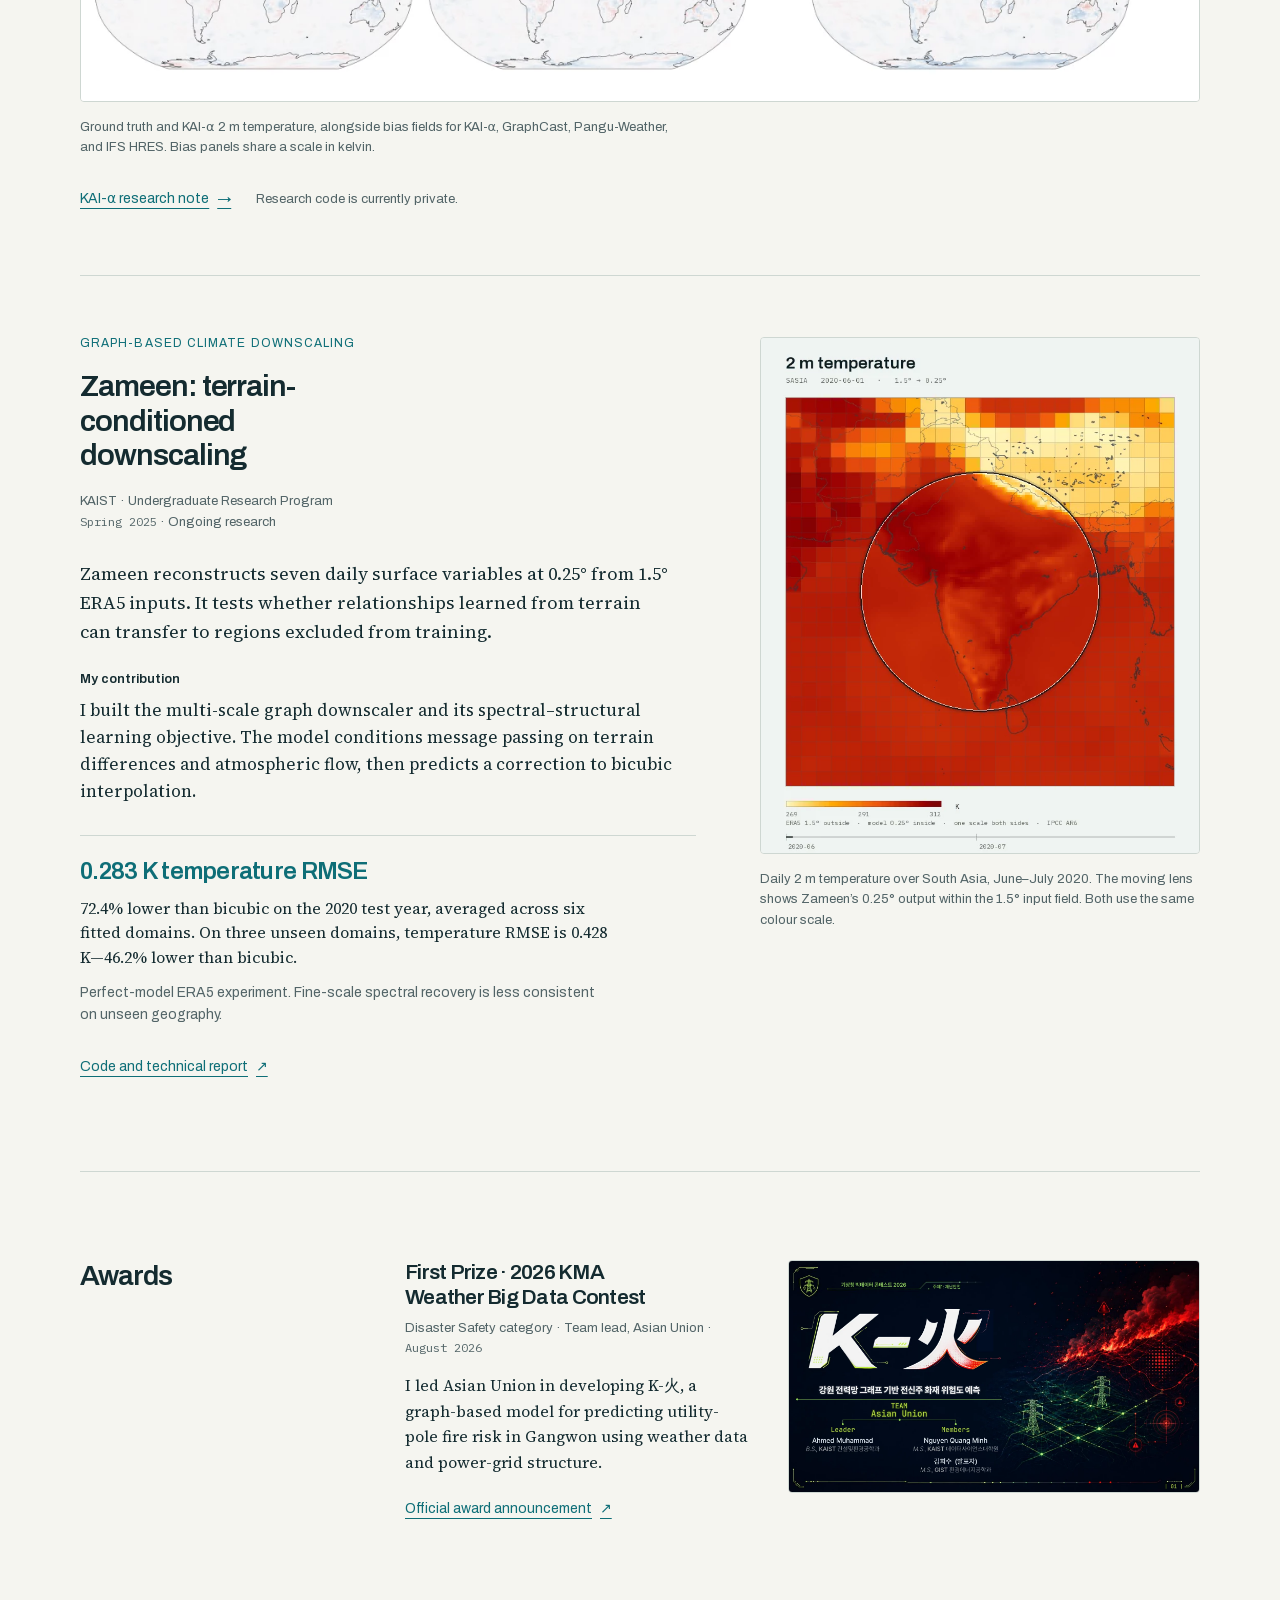
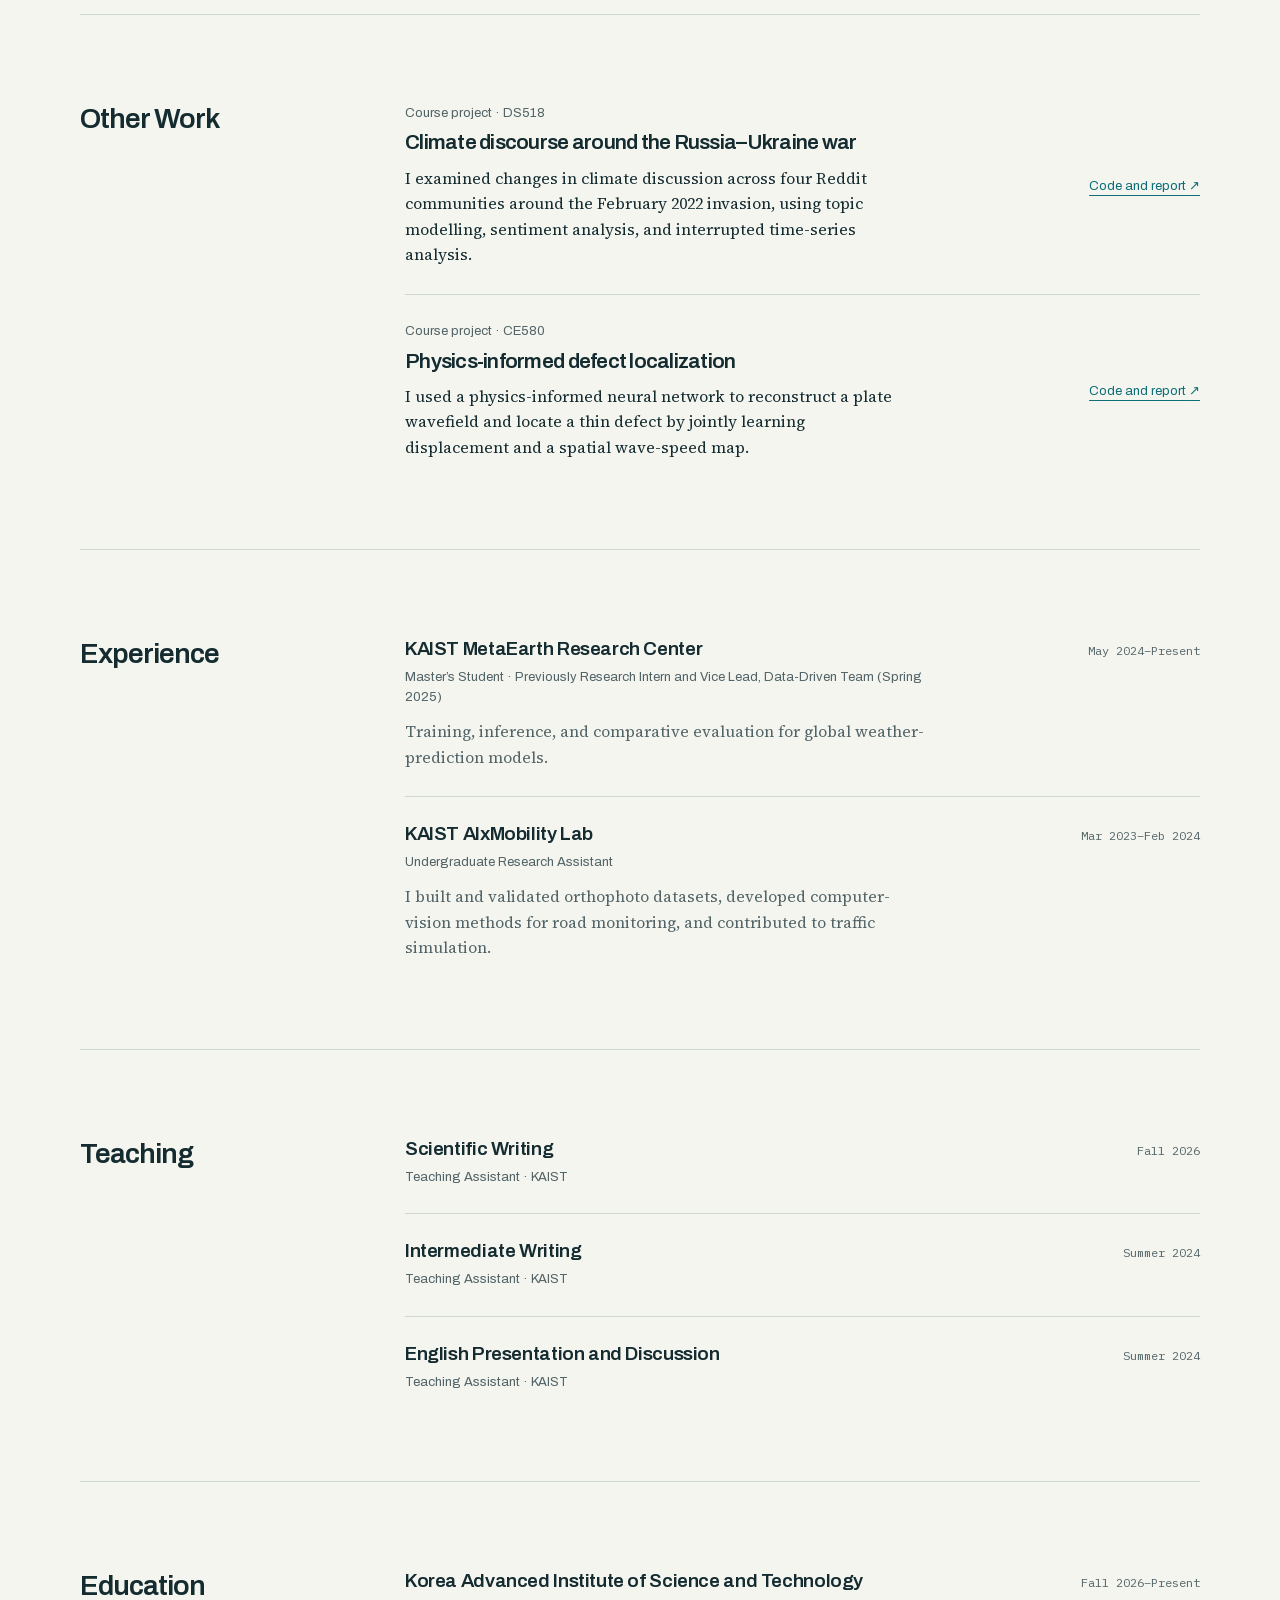
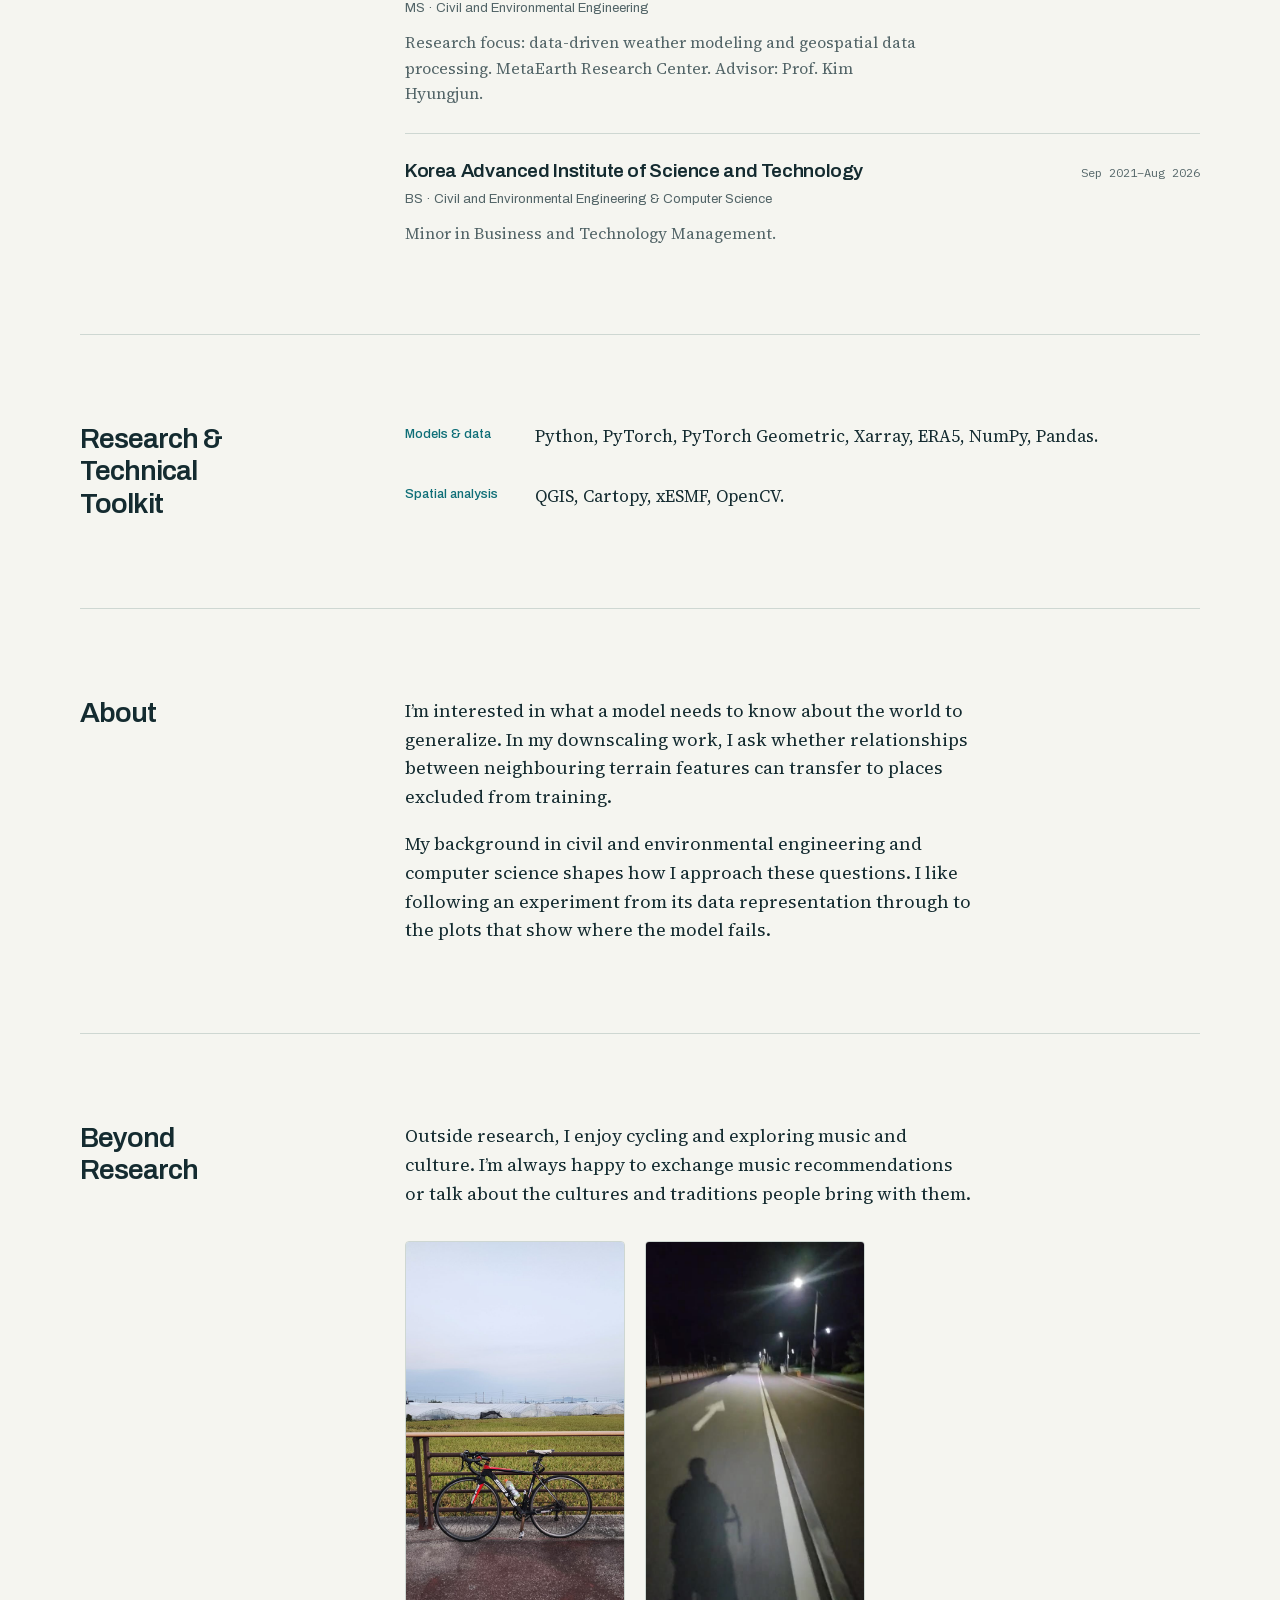
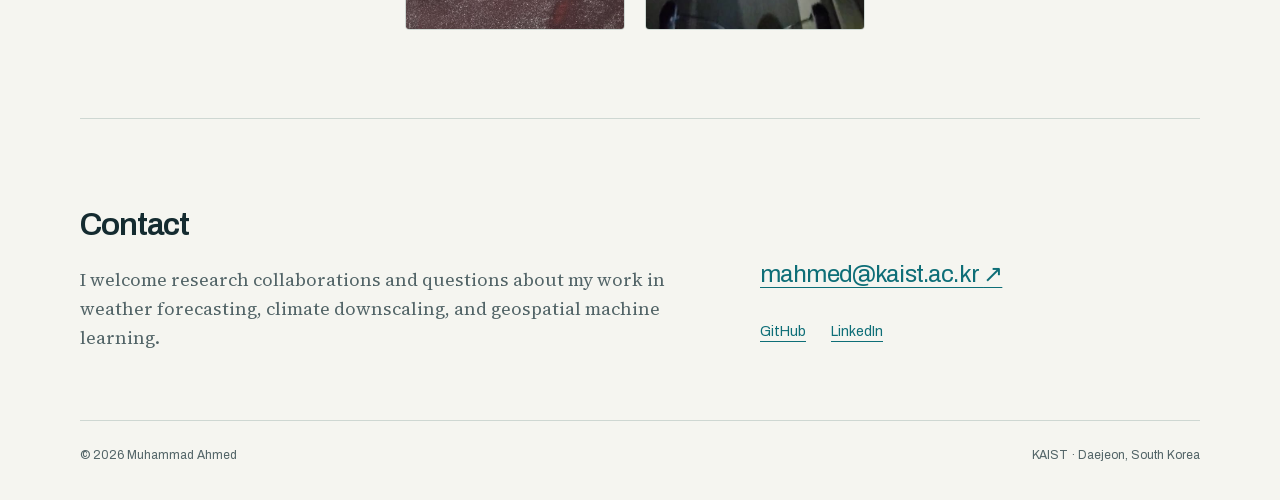
==== commit 32fa19ac: "Show the cycling photo beside the ride video The photo was only the video poster, so autoplay hid it" ====
--- a/index.html
+++ b/index.html
@@ -169,12 +169,17 @@
       <h2 id="beyond-research-title">Beyond Research</h2>
       <div class="beyond-research">
         <div class="about-prose"><p id="beyond-research-copy">Outside research, I enjoy cycling and exploring music and culture. I’m always happy to exchange music recommendations or talk about the cultures and traditions people bring with them.</p></div>
-        <figure class="beyond-figure" data-autoplay-media>
-          <div class="media-frame">
-            <img src="assets/activities/cycling.jpg" width="720" height="1280" loading="lazy" decoding="async" alt="A black-and-red road bike parked beside a railing, with green fields and greenhouses behind it.">
-            <video autoplay loop muted playsinline preload="auto" poster="assets/activities/cycling.jpg" width="540" height="960" aria-label="A night ride on a road bike along a lit road, filmed from the handlebars, with brief shots of the rider in a helmet." aria-describedby="beyond-research-copy" hidden data-src="assets/activities/cycling.mp4"></video>
-          </div>
-        </figure>
+        <div class="beyond-media">
+          <figure class="beyond-figure">
+            <div class="media-frame"><img src="assets/activities/cycling.jpg" width="720" height="1280" loading="lazy" decoding="async" alt="A black-and-red road bike parked beside a railing, with green fields and greenhouses behind it."></div>
+          </figure>
+          <figure class="beyond-figure" data-autoplay-media>
+            <div class="media-frame">
+              <img src="assets/activities/cycling-ride.jpg" width="540" height="960" loading="lazy" decoding="async" alt="A night ride along a lit road, seen from the handlebars, with the rider’s shadow on the tarmac.">
+              <video autoplay loop muted playsinline preload="auto" poster="assets/activities/cycling-ride.jpg" width="540" height="960" aria-label="A night ride on a road bike along a lit road, filmed from the handlebars, with brief shots of the rider in a helmet." aria-describedby="beyond-research-copy" hidden data-src="assets/activities/cycling.mp4"></video>
+            </div>
+          </figure>
+        </div>
       </div>
     </section>
 
--- a/styles.css
+++ b/styles.css
@@ -116,7 +116,8 @@
 .award h3{font-size:21px;margin-bottom:9px}
 .award p:not(.meta){font-size:16px;margin-top:14px}
 .award .text-links{margin-top:18px}
-.beyond-research{display:grid;grid-template-columns:minmax(0,1fr) 220px;gap:48px;align-items:start}
+.beyond-media{display:flex;gap:20px;margin-top:32px}
+.beyond-figure{width:220px}
 .contact{display:grid;grid-template-columns:7fr 5fr;gap:64px;padding-bottom:68px}
 .contact h2{margin-bottom:22px}
 .contact p:not(.eyebrow){color:var(--muted);font-size:18px}
@@ -141,7 +142,7 @@
 @media(min-width:1500px){.hero{padding-top:92px;padding-bottom:104px}}
 @media(max-width:1050px){.canvas{width:calc(100% - 56px)}.header-inner{gap:18px}.primary-nav{gap:15px}.hero{gap:32px}.hero h1{font-size:52px}.feature,.research-header,.compact-research,.contact{gap:38px}.secondary-section,.detail-section{gap:36px;grid-template-columns:3fr 8fr}.record{grid-template-columns:1fr}.record time{text-align:left;grid-row:2}.record-description{grid-row:4}}
 @media(max-width:800px){.header-inner{flex-wrap:wrap;gap:12px;min-height:64px}.primary-nav{order:4;width:100%;justify-content:space-between;gap:12px;padding-bottom:12px;overflow:auto}.primary-nav a{white-space:nowrap}.js .menu-toggle{display:block}.js .primary-nav:not(.is-open){display:none}.theme-toggle{margin-left:8px}.hero{padding:52px 0 64px;grid-template-columns:1fr}.hero h1{font-size:56px}.hero-description{max-width:60ch}.hero-figure{width:min(420px,90%);margin:12px auto 0}.hero-thesis{max-width:36ch}.section{padding:62px 0}.section-heading{margin-bottom:34px}.feature{grid-template-columns:1fr 1fr;gap:28px}.feature h3{font-size:29px}.research-header{grid-template-columns:1fr;gap:22px}.research-header h3{max-width:30ch}.research-entry{padding-top:42px;margin-top:44px}.compact-research{grid-template-columns:1fr;gap:30px}.secondary-section,.detail-section{grid-template-columns:1fr;gap:32px}.secondary-section>h2{max-width:none}.record{grid-template-columns:1fr auto}.record time{grid-row:auto;text-align:right}.record-description{grid-row:auto}.contact{grid-template-columns:1fr;gap:34px}.award{grid-template-columns:1fr;gap:28px}.award-cover{max-width:560px}.detail-header h1{font-size:44px}.detail-section{padding:40px 0}}
-@media(max-width:540px){.canvas{width:calc(100% - 40px)}.hero{padding-top:38px}.hero h1{font-size:46px}.hero-thesis{font-size:24px}.identity{margin-bottom:22px}.portrait{width:56px;height:64px}.hero-figure{width:min(340px,95%)}.section-heading{display:block}h2{font-size:29px}.feature{grid-template-columns:1fr;gap:32px}.feature h3{font-size:31px;max-width:23ch}.feature-visual{max-width:420px}.feature .meta{margin-bottom:22px}.index-entry{grid-template-columns:1fr;gap:12px}.index-entry>a{justify-self:start;min-height:28px}.record{grid-template-columns:1fr;gap:7px}.record time{grid-row:2;text-align:left}.record-description{grid-row:4}.toolkit>div{grid-template-columns:1fr;gap:5px}.beyond-research{grid-template-columns:1fr;gap:28px}.beyond-figure{width:min(220px,70%)}.foot{display:block}.foot span{display:block}.foot span+span{margin-top:6px}.detail-header h1{font-size:36px}.detail-header{padding-top:38px}.detail-header .project-summary{font-size:21px}.contact-email{font-size:22px}}
+@media(max-width:540px){.canvas{width:calc(100% - 40px)}.hero{padding-top:38px}.hero h1{font-size:46px}.hero-thesis{font-size:24px}.identity{margin-bottom:22px}.portrait{width:56px;height:64px}.hero-figure{width:min(340px,95%)}.section-heading{display:block}h2{font-size:29px}.feature{grid-template-columns:1fr;gap:32px}.feature h3{font-size:31px;max-width:23ch}.feature-visual{max-width:420px}.feature .meta{margin-bottom:22px}.index-entry{grid-template-columns:1fr;gap:12px}.index-entry>a{justify-self:start;min-height:28px}.record{grid-template-columns:1fr;gap:7px}.record time{grid-row:2;text-align:left}.record-description{grid-row:4}.toolkit>div{grid-template-columns:1fr;gap:5px}.beyond-media{gap:14px;margin-top:26px}.beyond-figure{width:calc(50% - 7px)}.foot{display:block}.foot span{display:block}.foot span+span{margin-top:6px}.detail-header h1{font-size:36px}.detail-header{padding-top:38px}.detail-header .project-summary{font-size:21px}.contact-email{font-size:22px}}
 @media(prefers-reduced-motion:reduce){*,*::before,*::after{scroll-behavior:auto!important;animation:none!important;transition:none!important}.arrow{transform:none!important}}
 @media print{.site-header,.theme-toggle,.skip{display:none!important}:root{--paper:white;--ink:black;--muted:#444;--accent:#174e55;--line:#ccc}.canvas{width:100%}.hero,.section,.detail-section{padding:25px 0}.hero{grid-template-columns:7fr 5fr}.media-frame video{display:none}.record,figure{break-inside:avoid}a{color:inherit}.foot{padding:15px 0}}
 .sr-only{position:absolute;width:1px;height:1px;padding:0;margin:-1px;overflow:hidden;clip:rect(0,0,0,0);white-space:nowrap;border:0}
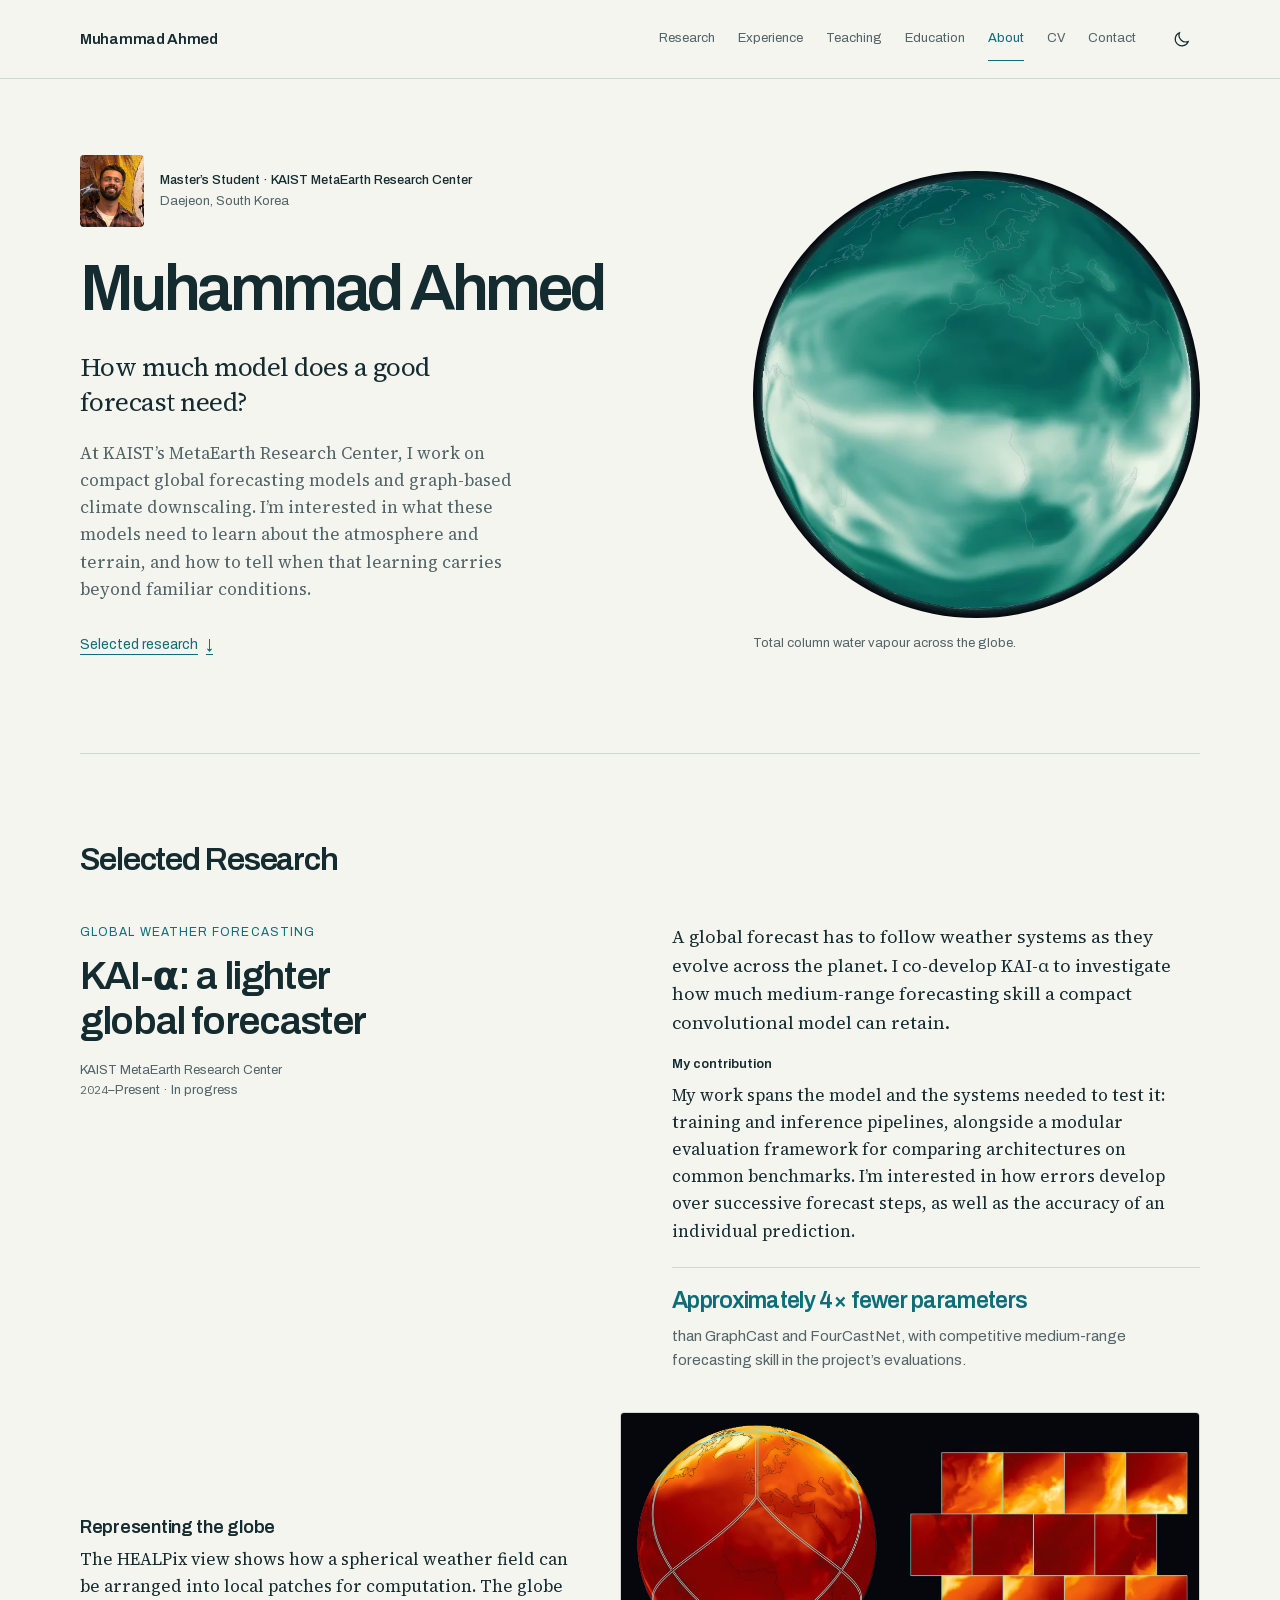
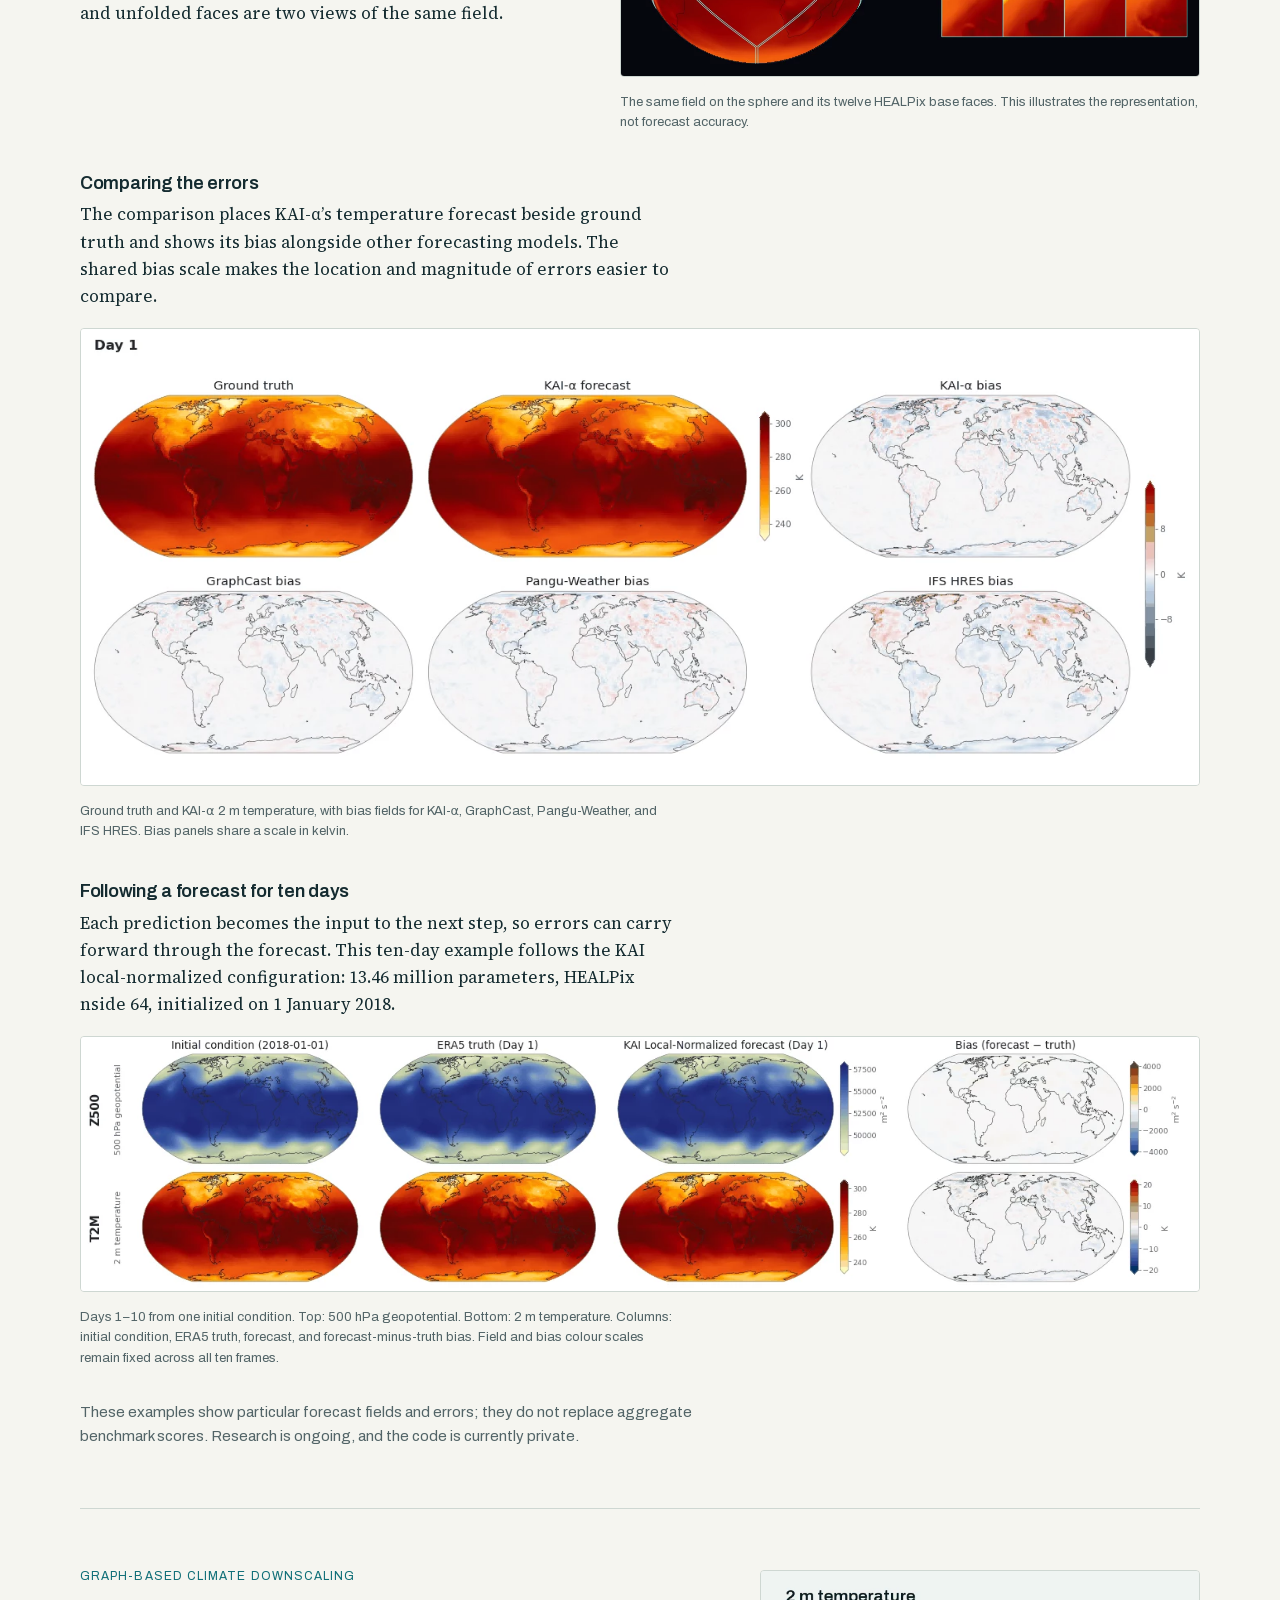
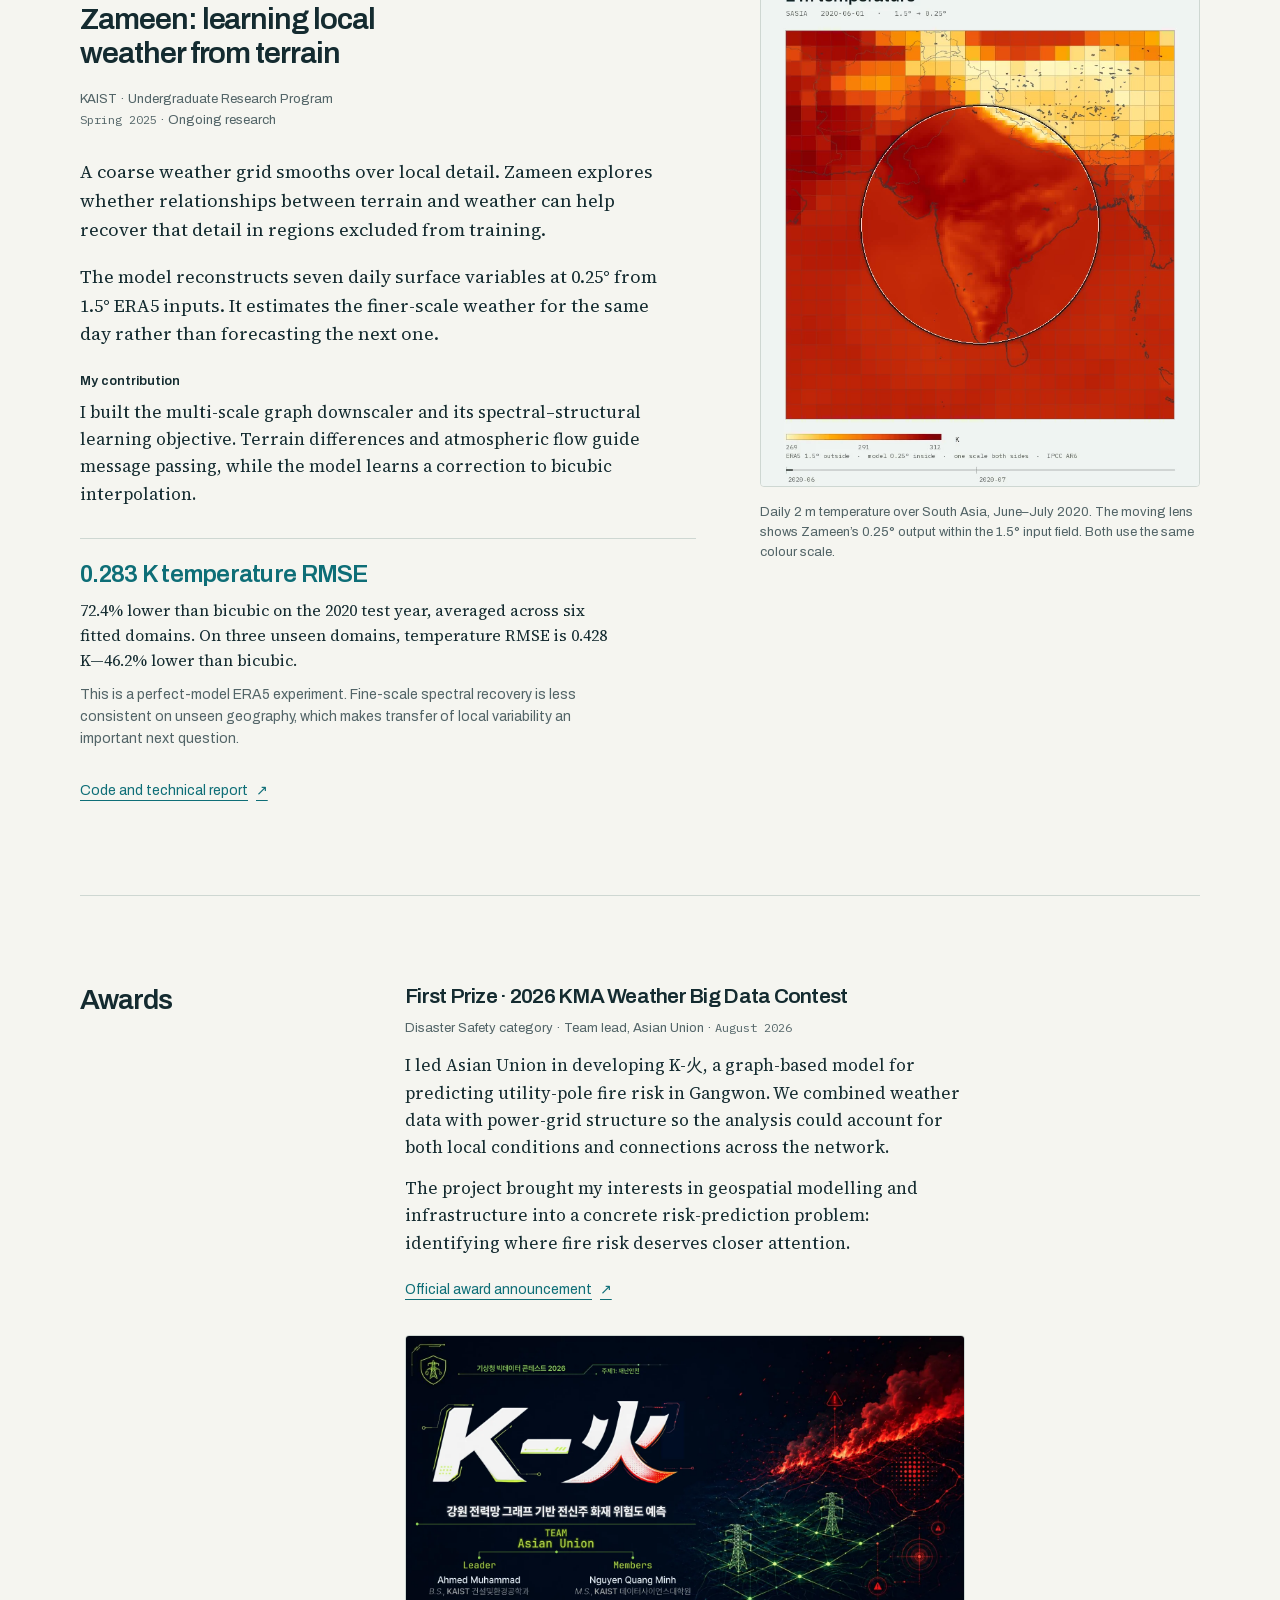
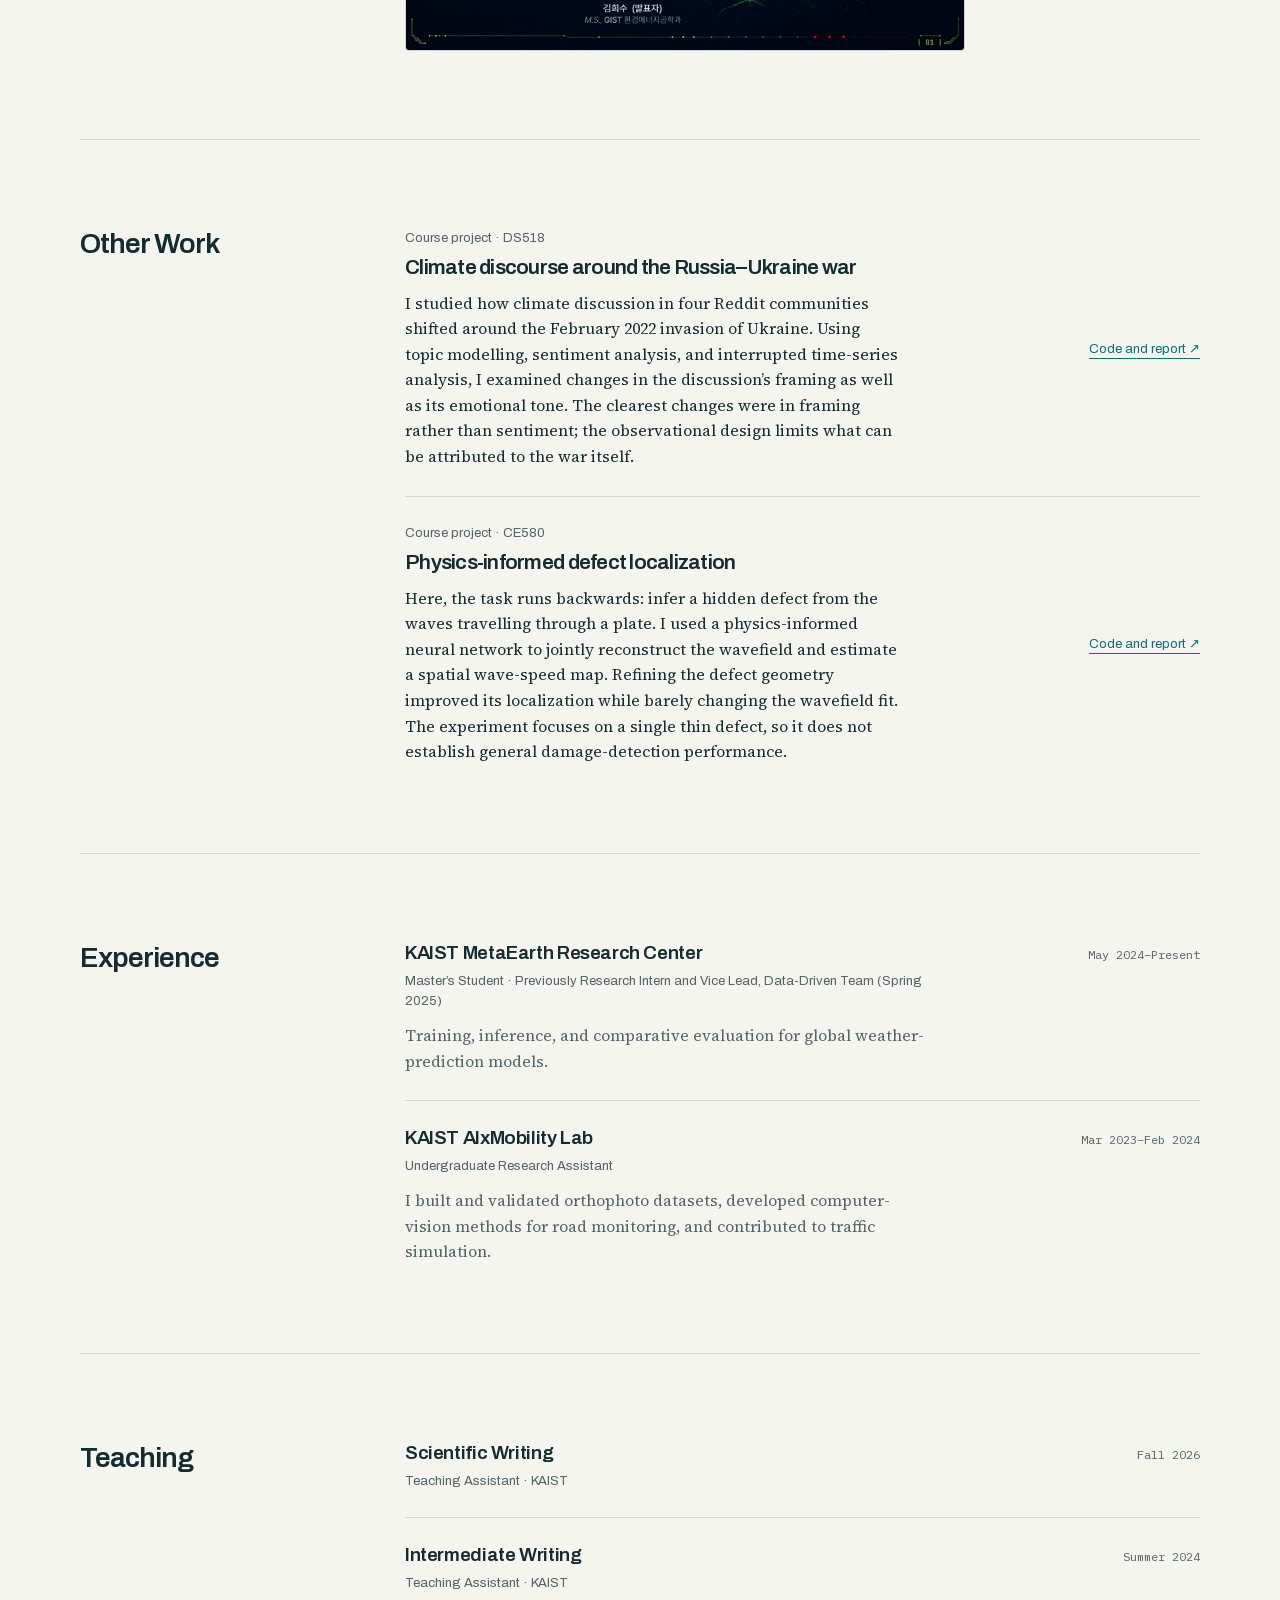
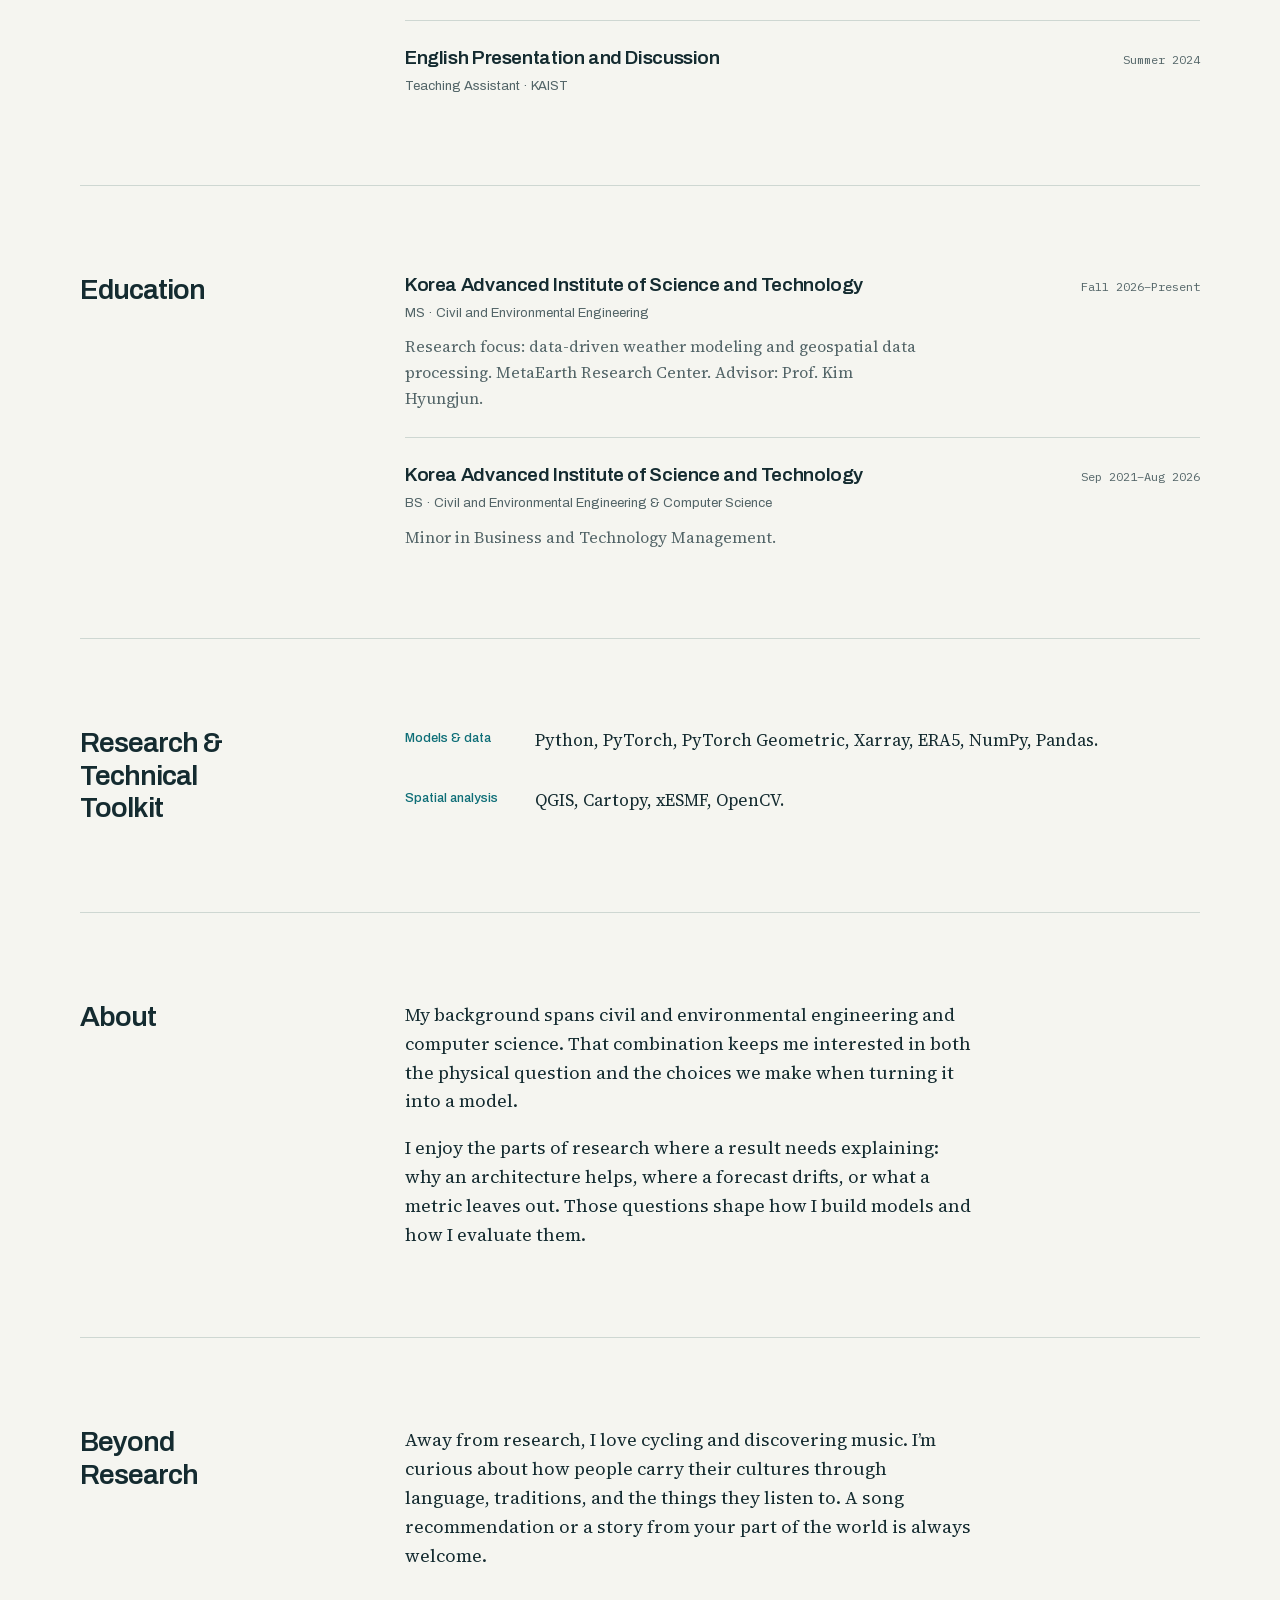
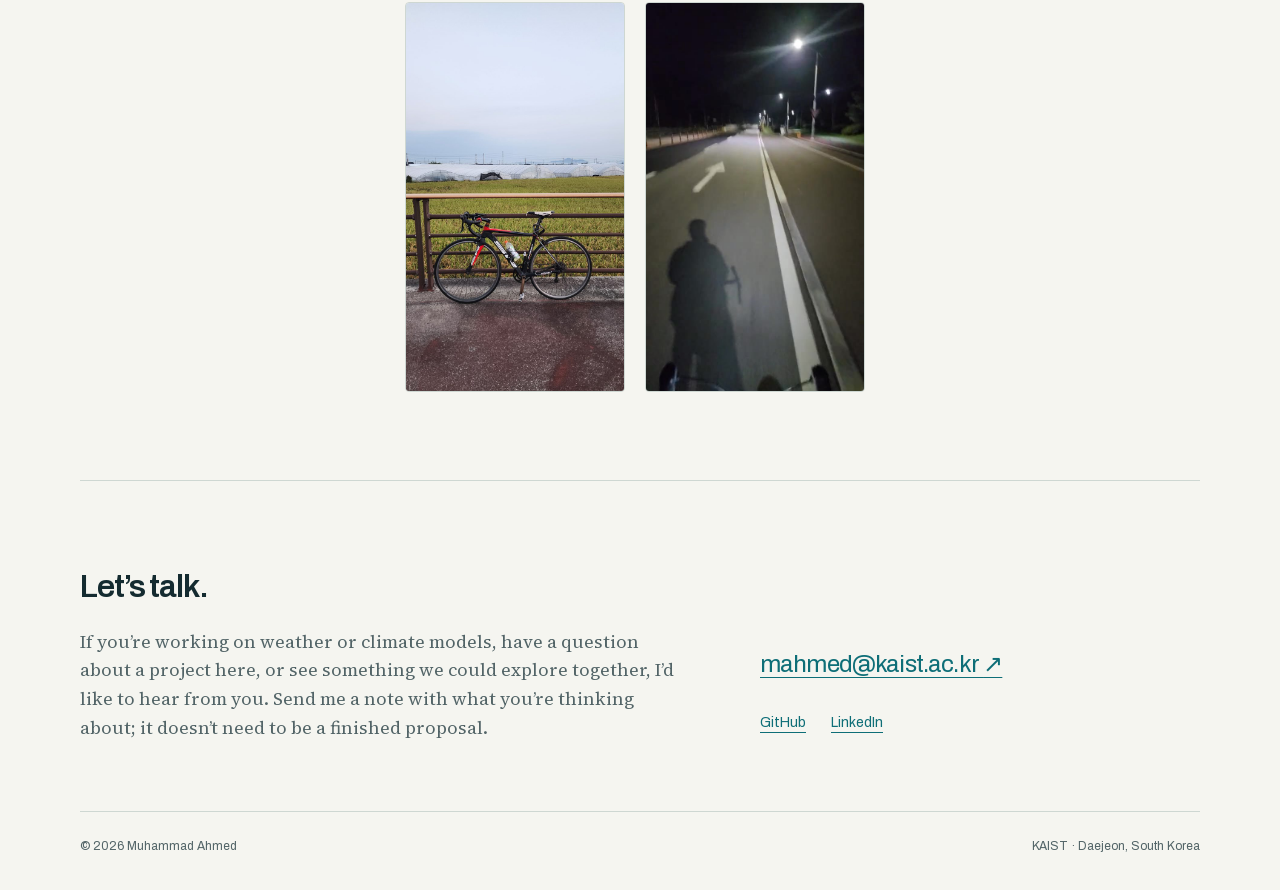
==== commit c18d9aa4: "Consolidate KAI onto the homepage and expand portfolio copy - Fold the KAI note's HEALPix, bias comp" ====
--- a/index.html
+++ b/index.html
@@ -22,9 +22,9 @@
   <link rel="apple-touch-icon" href="assets/apple-touch-icon.png">
   <link rel="preload" href="fonts/archivo.woff2" as="font" type="font/woff2" crossorigin>
   <link rel="preload" href="fonts/source-serif.woff2" as="font" type="font/woff2" crossorigin>
-  <script src="theme.js"></script>
-  <link rel="stylesheet" href="styles.css">
-  <script src="site.js" defer></script>
+  <script src="theme.js?v=20260926-2"></script>
+  <link rel="stylesheet" href="styles.css?v=20260926-2">
+  <script src="site.js?v=20260926-2" defer></script>
   <script type="application/ld+json">{"@context":"https://schema.org","@type":"Person","name":"Muhammad Ahmed","url":"https://homelessamy.github.io/","image":"https://homelessamy.github.io/assets/portrait-480.jpg","email":"mailto:mahmed@kaist.ac.kr","affiliation":{"@type":"Organization","name":"KAIST"},"sameAs":["https://github.com/homelessamy","https://www.linkedin.com/in/ahmedkr71/"],"knowsAbout":["Weather forecasting","Climate downscaling","Graph neural networks","Scientific machine learning"]}</script>
 </head>
 <body>
@@ -50,8 +50,8 @@
           <p class="meta"><strong>Master’s Student · KAIST MetaEarth Research Center</strong>Daejeon, South Korea</p>
         </div>
         <h1 id="name">Muhammad Ahmed</h1>
-        <p class="hero-thesis">Lightweight weather forecasting and graph-based climate downscaling.</p>
-        <p class="hero-description">I’m a master’s student at KAIST’s MetaEarth Research Center, developing models and the training and evaluation systems around them.</p>
+        <p class="hero-thesis">How much model does a good forecast need?</p>
+        <p class="hero-description">At KAIST’s MetaEarth Research Center, I work on compact global forecasting models and graph-based climate downscaling. I’m interested in what these models need to learn about the atmosphere and terrain, and how to tell when that learning carries beyond familiar conditions.</p>
         <div class="text-links"><a href="#research">Selected research <span class="arrow" aria-hidden="true">↓</span></a></div>
       </div>
       <figure class="hero-figure" data-autoplay-media>
@@ -68,28 +68,56 @@
       <article class="research-entry flagship-kai" id="kai" aria-labelledby="kai-title">
         <div class="research-header">
           <div><p class="eyebrow">Global weather forecasting</p><h3 id="kai-title">KAI-α: a lighter global forecaster</h3><p class="meta">KAIST MetaEarth Research Center<br><time datetime="2024">2024</time>–Present · In progress</p></div>
-          <div><p>I’m studying how much medium-range forecasting skill a smaller convolutional model can retain.</p><p class="contribution"><strong>My contribution</strong>I co-developed KAI-α and built its training, inference, and evaluation pipelines to compare architectures on common benchmarks.</p><p class="result-line"><strong>Approximately 4× fewer parameters</strong> than GraphCast and FourCastNet, with competitive medium-range forecasting skill in the project’s evaluations.</p></div>
-        </div>
-        <figure class="research-wide-visual" data-autoplay-media>
-          <div class="media-frame">
-            <img src="assets/research/kai-temperature-bias.webp" width="1350" height="550" loading="lazy" decoding="async" alt="Six global maps compare ground truth and KAI-alpha 2 metre temperature with the bias fields of KAI-alpha, GraphCast, Pangu-Weather and IFS HRES.">
-            <video autoplay loop muted playsinline preload="auto" poster="assets/research/kai-temperature-bias.webp" width="1350" height="550" aria-label="Global 2 m temperature forecasts and model bias across forecast lead times." aria-describedby="kai-caption" hidden data-src="assets/research/kai-temperature-bias.mp4"></video>
-          </div>
-          <figcaption id="kai-caption">Ground truth and KAI-α 2 m temperature, alongside bias fields for KAI-α, GraphCast, Pangu-Weather, and IFS HRES. Bias panels share a scale in kelvin.</figcaption>
-        </figure>
-        <div class="text-links"><a href="research/kai.html">KAI-α research note <span class="arrow" aria-hidden="true">→</span></a><span class="meta">Research code is currently private.</span></div>
+          <div><p>A global forecast has to follow weather systems as they evolve across the planet. I co-develop KAI-α to investigate how much medium-range forecasting skill a compact convolutional model can retain.</p><p class="contribution"><strong>My contribution</strong>My work spans the model and the systems needed to test it: training and inference pipelines, alongside a modular evaluation framework for comparing architectures on common benchmarks. I’m interested in how errors develop over successive forecast steps, as well as the accuracy of an individual prediction.</p><p class="result-line"><strong>Approximately 4× fewer parameters</strong> than GraphCast and FourCastNet, with competitive medium-range forecasting skill in the project’s evaluations.</p></div>
+        </div>
+
+        <div class="kai-part kai-geometry" id="kai-geometry">
+          <div class="kai-part-copy"><h4 id="kai-geometry-title">Representing the globe</h4><p>The HEALPix view shows how a spherical weather field can be arranged into local patches for computation. The globe and unfolded faces are two views of the same field.</p></div>
+          <figure data-autoplay-media>
+            <div class="media-frame">
+              <img src="assets/research/healpix.webp" width="1140" height="520" loading="lazy" decoding="async" alt="A spherical weather field divided into HEALPix faces beside the same faces unfolded into a two-dimensional layout.">
+              <video autoplay loop muted playsinline preload="auto" poster="assets/research/healpix.webp" width="1140" height="520" aria-label="A spherical weather field divided into HEALPix faces beside the same faces unfolded into a two-dimensional layout." aria-describedby="kai-healpix-caption" hidden data-src="assets/research/healpix.mp4"></video>
+            </div>
+            <figcaption id="kai-healpix-caption">The same field on the sphere and its twelve HEALPix base faces. This illustrates the representation, not forecast accuracy.</figcaption>
+          </figure>
+        </div>
+
+        <div class="kai-part" id="kai-comparison">
+          <div class="kai-part-copy"><h4 id="kai-comparison-title">Comparing the errors</h4><p>The comparison places KAI-α’s temperature forecast beside ground truth and shows its bias alongside other forecasting models. The shared bias scale makes the location and magnitude of errors easier to compare.</p></div>
+          <figure class="research-wide-visual" data-autoplay-media>
+            <div class="media-frame">
+              <img src="assets/research/kai-temperature-bias.webp" width="1350" height="550" loading="lazy" decoding="async" alt="Six global maps compare ground truth and KAI-alpha 2 metre temperature with the bias fields of KAI-alpha, GraphCast, Pangu-Weather and IFS HRES.">
+              <video autoplay loop muted playsinline preload="auto" poster="assets/research/kai-temperature-bias.webp" width="1350" height="550" aria-label="Global 2 m temperature forecasts and model bias across forecast lead times." aria-describedby="kai-caption" hidden data-src="assets/research/kai-temperature-bias.mp4"></video>
+            </div>
+            <figcaption id="kai-caption">Ground truth and KAI-α 2 m temperature, with bias fields for KAI-α, GraphCast, Pangu-Weather, and IFS HRES. Bias panels share a scale in kelvin.</figcaption>
+          </figure>
+        </div>
+
+        <div class="kai-part" id="kai-rollout">
+          <div class="kai-part-copy"><h4 id="kai-rollout-title">Following a forecast for ten days</h4><p>Each prediction becomes the input to the next step, so errors can carry forward through the forecast. This ten-day example follows the KAI local-normalized configuration: 13.46 million parameters, HEALPix nside 64, initialized on 1 January 2018.</p></div>
+          <figure class="research-wide-visual" data-autoplay-media>
+            <div class="media-frame">
+              <img src="assets/research/kai-rollout-10day.webp" width="1426" height="324" loading="lazy" decoding="async" alt="Day 1 of the rollout: initial condition, ERA5 truth, KAI local-normalized forecast, and forecast-minus-truth bias for 500 hPa geopotential and 2 metre temperature.">
+              <video autoplay loop muted playsinline preload="auto" poster="assets/research/kai-rollout-10day.webp" width="1426" height="324" aria-label="Forecast days 1 to 10 in sequence, showing initial condition, ERA5 truth, KAI local-normalized forecast, and forecast-minus-truth bias for 500 hPa geopotential and 2 metre temperature." aria-describedby="kai-rollout-caption" hidden data-src="assets/research/kai-rollout-10day.mp4"></video>
+            </div>
+            <figcaption id="kai-rollout-caption">Days 1–10 from one initial condition. Top: 500 hPa geopotential. Bottom: 2 m temperature. Columns: initial condition, ERA5 truth, forecast, and forecast-minus-truth bias. Field and bias colour scales remain fixed across all ten frames.</figcaption>
+          </figure>
+        </div>
+
+        <p class="kai-note">These examples show particular forecast fields and errors; they do not replace aggregate benchmark scores. Research is ongoing, and the code is currently private.</p>
       </article>
 
       <article class="research-entry feature secondary-feature" aria-labelledby="zameen-title">
         <div class="feature-copy">
           <p class="eyebrow">Graph-based climate downscaling</p>
-          <h3 id="zameen-title">Zameen: terrain-conditioned downscaling</h3>
+          <h3 id="zameen-title">Zameen: learning local weather from terrain</h3>
           <p class="meta">KAIST · Undergraduate Research Program<br><time datetime="2025">Spring 2025</time> · Ongoing research</p>
-          <p>Zameen reconstructs seven daily surface variables at 0.25° from 1.5° ERA5 inputs. It tests whether relationships learned from terrain can transfer to regions excluded from training.</p>
-          <p class="contribution"><strong>My contribution</strong>I built the multi-scale graph downscaler and its spectral–structural learning objective. The model conditions message passing on terrain differences and atmospheric flow, then predicts a correction to bicubic interpolation.</p>
+          <p>A coarse weather grid smooths over local detail. Zameen explores whether relationships between terrain and weather can help recover that detail in regions excluded from training.</p>
+          <p>The model reconstructs seven daily surface variables at 0.25° from 1.5° ERA5 inputs. It estimates the finer-scale weather for the same day rather than forecasting the next one.</p>
+          <p class="contribution"><strong>My contribution</strong>I built the multi-scale graph downscaler and its spectral–structural learning objective. Terrain differences and atmospheric flow guide message passing, while the model learns a correction to bicubic interpolation.</p>
           <div class="findings">
             <p><strong>0.283 K temperature RMSE</strong>72.4% lower than bicubic on the 2020 test year, averaged across six fitted domains. On three unseen domains, temperature RMSE is 0.428 K—46.2% lower than bicubic.</p>
-            <p class="meta">Perfect-model ERA5 experiment. Fine-scale spectral recovery is less consistent on unseen geography.</p>
+            <p class="meta">This is a perfect-model ERA5 experiment. Fine-scale spectral recovery is less consistent on unseen geography, which makes transfer of local variability an important next question.</p>
           </div>
           <div class="text-links"><a href="https://github.com/homelessamy/zameen">Code and technical report <span aria-hidden="true">↗</span></a></div>
         </div>
@@ -109,7 +137,7 @@
         <div>
           <h3>First Prize · 2026 KMA Weather Big Data Contest</h3>
           <p class="meta">Disaster Safety category · Team lead, Asian Union · <time datetime="2026-08">August 2026</time></p>
-          <p>I led Asian Union in developing K-火, a graph-based model for predicting utility-pole fire risk in Gangwon using weather data and power-grid structure.</p>
+          <p>I led Asian Union in developing K-火, a graph-based model for predicting utility-pole fire risk in Gangwon. We combined weather data with power-grid structure so the analysis could account for both local conditions and connections across the network.</p><p>The project brought my interests in geospatial modelling and infrastructure into a concrete risk-prediction problem: identifying where fire risk deserves closer attention.</p>
           <div class="text-links"><a href="https://www.kma.go.kr/kma/news/press_01.jsp?bid=press&amp;from=2026-05-09&amp;mode=view&amp;num=1194712&amp;page=1&amp;to=2026-08-09">Official award announcement <span aria-hidden="true">↗</span></a></div>
         </div>
         <figure class="award-cover">
@@ -125,8 +153,8 @@
     <section class="section secondary-section" id="projects" aria-labelledby="work-title">
       <h2 id="work-title">Other Work</h2>
       <div>
-        <article class="index-entry"><div><p class="meta">Course project · DS518</p><h3>Climate discourse around the Russia–Ukraine war</h3><p>I examined changes in climate discussion across four Reddit communities around the February 2022 invasion, using topic modelling, sentiment analysis, and interrupted time-series analysis.</p></div><a href="https://github.com/homelessamy/DS518" aria-label="Climate discourse project: code and report">Code and report <span aria-hidden="true">↗</span></a></article>
-        <article class="index-entry"><div><p class="meta">Course project · CE580</p><h3>Physics-informed defect localization</h3><p>I used a physics-informed neural network to reconstruct a plate wavefield and locate a thin defect by jointly learning displacement and a spatial wave-speed map.</p></div><a href="https://github.com/homelessamy/ce580" aria-label="Defect localization project: code and report">Code and report <span aria-hidden="true">↗</span></a></article>
+        <article class="index-entry"><div><p class="meta">Course project · DS518</p><h3>Climate discourse around the Russia–Ukraine war</h3><p>I studied how climate discussion in four Reddit communities shifted around the February 2022 invasion of Ukraine. Using topic modelling, sentiment analysis, and interrupted time-series analysis, I examined changes in the discussion’s framing as well as its emotional tone. The clearest changes were in framing rather than sentiment; the observational design limits what can be attributed to the war itself.</p></div><a href="https://github.com/homelessamy/DS518" aria-label="Climate discourse project: code and report">Code and report <span aria-hidden="true">↗</span></a></article>
+        <article class="index-entry"><div><p class="meta">Course project · CE580</p><h3>Physics-informed defect localization</h3><p>Here, the task runs backwards: infer a hidden defect from the waves travelling through a plate. I used a physics-informed neural network to jointly reconstruct the wavefield and estimate a spatial wave-speed map. Refining the defect geometry improved its localization while barely changing the wavefield fit. The experiment focuses on a single thin defect, so it does not establish general damage-detection performance.</p></div><a href="https://github.com/homelessamy/ce580" aria-label="Defect localization project: code and report">Code and report <span aria-hidden="true">↗</span></a></article>
       </div>
     </section>
 
@@ -162,13 +190,13 @@
 
     <section class="section secondary-section" id="about" aria-labelledby="about-title">
       <h2 id="about-title">About</h2>
-      <div class="about-prose"><p>I’m interested in what a model needs to know about the world to generalize. In my downscaling work, I ask whether relationships between neighbouring terrain features can transfer to places excluded from training.</p><p>My background in civil and environmental engineering and computer science shapes how I approach these questions. I like following an experiment from its data representation through to the plots that show where the model fails.</p></div>
+      <div class="about-prose"><p>My background spans civil and environmental engineering and computer science. That combination keeps me interested in both the physical question and the choices we make when turning it into a model.</p><p>I enjoy the parts of research where a result needs explaining: why an architecture helps, where a forecast drifts, or what a metric leaves out. Those questions shape how I build models and how I evaluate them.</p></div>
     </section>
 
     <section class="section secondary-section" id="beyond-research" aria-labelledby="beyond-research-title">
       <h2 id="beyond-research-title">Beyond Research</h2>
       <div class="beyond-research">
-        <div class="about-prose"><p id="beyond-research-copy">Outside research, I enjoy cycling and exploring music and culture. I’m always happy to exchange music recommendations or talk about the cultures and traditions people bring with them.</p></div>
+        <div class="about-prose"><p id="beyond-research-copy">Away from research, I love cycling and discovering music. I’m curious about how people carry their cultures through language, traditions, and the things they listen to. A song recommendation or a story from your part of the world is always welcome.</p></div>
         <div class="beyond-media">
           <figure class="beyond-figure">
             <div class="media-frame"><img src="assets/activities/cycling.jpg" width="720" height="1280" loading="lazy" decoding="async" alt="A black-and-red road bike parked beside a railing, with green fields and greenhouses behind it."></div>
@@ -184,7 +212,7 @@
     </section>
 
     <section class="section contact" id="contact" aria-labelledby="contact-title">
-      <div><h2 id="contact-title">Contact</h2><p>I welcome research collaborations and questions about my work in weather forecasting, climate downscaling, and geospatial machine learning.</p></div>
+      <div><h2 id="contact-title">Let’s talk.</h2><p>If you’re working on weather or climate models, have a question about a project here, or see something we could explore together, I’d like to hear from you. Send me a note with what you’re thinking about; it doesn’t need to be a finished proposal.</p></div>
       <div class="contact-links"><a class="contact-email" href="mailto:mahmed@kaist.ac.kr">mahmed@kaist.ac.kr <span aria-hidden="true">↗</span></a><div class="text-links"><a href="https://github.com/homelessamy">GitHub</a><a href="https://www.linkedin.com/in/ahmedkr71/">LinkedIn</a></div></div>
     </section>
   </main>
--- a/styles.css
+++ b/styles.css
@@ -83,6 +83,13 @@
 .result-line{font:15px/1.6 var(--display);margin-top:22px;color:var(--muted)}
 .result-line strong{color:var(--accent);font-weight:600}
 .research-wide-visual{max-width:100%}
+.kai-part{margin-top:40px}
+.kai-part-copy{margin-bottom:18px}
+.kai-part-copy h4{margin-bottom:8px}
+.kai-part-copy p{font-size:17px;max-width:66ch}
+.kai-geometry{display:grid;grid-template-columns:minmax(0,1fr) minmax(0,580px);gap:48px;align-items:center}
+.kai-geometry .kai-part-copy{margin-bottom:0}
+.kai-note{margin-top:32px;font:15px/1.6 var(--display);color:var(--muted);max-width:75ch}
 .compact-research{display:grid;grid-template-columns:7fr 5fr;gap:64px;align-items:center}
 .compact-research h3{margin:12px 0 16px}
 .compact-research .meta{margin-bottom:22px}
@@ -112,9 +119,10 @@
 .toolkit dt{font:500 13px/1.7 var(--display);color:var(--accent)}
 .toolkit dd{font-size:17px}
 .about-prose p{max-width:63ch}
-.award{display:grid;grid-template-columns:minmax(0,5fr) minmax(0,6fr);gap:40px;align-items:start}
+.award{display:grid;gap:28px}
+.award-cover{max-width:560px}
 .award h3{font-size:21px;margin-bottom:9px}
-.award p:not(.meta){font-size:16px;margin-top:14px}
+.award p:not(.meta){font-size:17px;margin-top:14px;max-width:62ch}
 .award .text-links{margin-top:18px}
 .beyond-media{display:flex;gap:20px;margin-top:32px}
 .beyond-figure{width:220px}
@@ -128,26 +136,18 @@
 .detail-header .eyebrow{margin:35px 0 18px}
 .detail-header h1{font-size:54px;margin-bottom:25px;max-width:24ch}
 .detail-header .project-summary{font-size:23px;margin:25px 0}
-.detail-section{display:grid;grid-template-columns:3fr 9fr;gap:60px;padding:50px 0;border-top:1px solid var(--line)}
-.detail-section h2{font-size:24px}
-.detail-section h3{font-size:20px;margin:28px 0 12px}
-.detail-section h3:first-child{margin-top:0}
-.detail-section .prose{max-width:66ch}
-.detail-section figure{margin-top:28px}
 .publication{padding:22px 0;border-top:1px solid var(--line)}
 .publication h3{font-size:20px;margin:8px 0}
 .publication-links{display:flex;flex-wrap:wrap;gap:20px;margin-top:12px}
 details{margin-top:24px}summary{cursor:pointer;font:14px var(--display);color:var(--accent);padding:8px 0}
 pre{font:12px/1.7 var(--mono);white-space:pre-wrap;overflow-wrap:anywhere;background:var(--surface);padding:20px;border-radius:4px}
 @media(min-width:1500px){.hero{padding-top:92px;padding-bottom:104px}}
-@media(max-width:1050px){.canvas{width:calc(100% - 56px)}.header-inner{gap:18px}.primary-nav{gap:15px}.hero{gap:32px}.hero h1{font-size:52px}.feature,.research-header,.compact-research,.contact{gap:38px}.secondary-section,.detail-section{gap:36px;grid-template-columns:3fr 8fr}.record{grid-template-columns:1fr}.record time{text-align:left;grid-row:2}.record-description{grid-row:4}}
-@media(max-width:800px){.header-inner{flex-wrap:wrap;gap:12px;min-height:64px}.primary-nav{order:4;width:100%;justify-content:space-between;gap:12px;padding-bottom:12px;overflow:auto}.primary-nav a{white-space:nowrap}.js .menu-toggle{display:block}.js .primary-nav:not(.is-open){display:none}.theme-toggle{margin-left:8px}.hero{padding:52px 0 64px;grid-template-columns:1fr}.hero h1{font-size:56px}.hero-description{max-width:60ch}.hero-figure{width:min(420px,90%);margin:12px auto 0}.hero-thesis{max-width:36ch}.section{padding:62px 0}.section-heading{margin-bottom:34px}.feature{grid-template-columns:1fr 1fr;gap:28px}.feature h3{font-size:29px}.research-header{grid-template-columns:1fr;gap:22px}.research-header h3{max-width:30ch}.research-entry{padding-top:42px;margin-top:44px}.compact-research{grid-template-columns:1fr;gap:30px}.secondary-section,.detail-section{grid-template-columns:1fr;gap:32px}.secondary-section>h2{max-width:none}.record{grid-template-columns:1fr auto}.record time{grid-row:auto;text-align:right}.record-description{grid-row:auto}.contact{grid-template-columns:1fr;gap:34px}.award{grid-template-columns:1fr;gap:28px}.award-cover{max-width:560px}.detail-header h1{font-size:44px}.detail-section{padding:40px 0}}
-@media(max-width:540px){.canvas{width:calc(100% - 40px)}.hero{padding-top:38px}.hero h1{font-size:46px}.hero-thesis{font-size:24px}.identity{margin-bottom:22px}.portrait{width:56px;height:64px}.hero-figure{width:min(340px,95%)}.section-heading{display:block}h2{font-size:29px}.feature{grid-template-columns:1fr;gap:32px}.feature h3{font-size:31px;max-width:23ch}.feature-visual{max-width:420px}.feature .meta{margin-bottom:22px}.index-entry{grid-template-columns:1fr;gap:12px}.index-entry>a{justify-self:start;min-height:28px}.record{grid-template-columns:1fr;gap:7px}.record time{grid-row:2;text-align:left}.record-description{grid-row:4}.toolkit>div{grid-template-columns:1fr;gap:5px}.beyond-media{gap:14px;margin-top:26px}.beyond-figure{width:calc(50% - 7px)}.foot{display:block}.foot span{display:block}.foot span+span{margin-top:6px}.detail-header h1{font-size:36px}.detail-header{padding-top:38px}.detail-header .project-summary{font-size:21px}.contact-email{font-size:22px}}
+@media(max-width:1050px){.canvas{width:calc(100% - 56px)}.header-inner{gap:18px}.primary-nav{gap:15px}.hero{gap:32px}.hero h1{font-size:52px}.feature,.research-header,.compact-research,.contact{gap:38px}.secondary-section{gap:36px;grid-template-columns:3fr 8fr}.record{grid-template-columns:1fr}.record time{text-align:left;grid-row:2}.record-description{grid-row:4}}
+@media(max-width:800px){.header-inner{flex-wrap:wrap;gap:12px;min-height:64px}.primary-nav{order:4;width:100%;justify-content:space-between;gap:12px;padding-bottom:12px;overflow:auto}.primary-nav a{white-space:nowrap}.js .menu-toggle{display:block}.js .primary-nav:not(.is-open){display:none}.theme-toggle{margin-left:8px}.hero{padding:52px 0 64px;grid-template-columns:1fr}.hero h1{font-size:56px}.hero-description{max-width:60ch}.hero-figure{width:min(420px,90%);margin:12px auto 0}.hero-thesis{max-width:36ch}.section{padding:62px 0}.section-heading{margin-bottom:34px}.feature{grid-template-columns:1fr 1fr;gap:28px}.feature h3{font-size:29px}.research-header{grid-template-columns:1fr;gap:22px}.research-header h3{max-width:30ch}.research-entry{padding-top:42px;margin-top:44px}.compact-research{grid-template-columns:1fr;gap:30px}.secondary-section{grid-template-columns:1fr;gap:32px}.secondary-section>h2{max-width:none}.record{grid-template-columns:1fr auto}.record time{grid-row:auto;text-align:right}.record-description{grid-row:auto}.contact{grid-template-columns:1fr;gap:34px}.detail-header h1{font-size:44px}.kai-geometry{grid-template-columns:1fr;gap:20px}}
+@media(max-width:540px){.canvas{width:calc(100% - 40px)}.hero{padding-top:38px}.hero h1{font-size:46px}.hero-thesis{font-size:24px}.identity{margin-bottom:22px}.portrait{width:56px;height:64px}.hero-figure{width:min(340px,95%)}.section-heading{display:block}h2{font-size:29px}.feature{grid-template-columns:1fr;gap:32px}.feature h3{font-size:31px;max-width:23ch}.feature-visual{max-width:420px}.feature .meta{margin-bottom:22px}.index-entry{grid-template-columns:1fr;gap:12px}.index-entry>a{justify-self:start;min-height:28px}.record{grid-template-columns:1fr;gap:7px}.record time{grid-row:2;text-align:left}.record-description{grid-row:4}.toolkit>div{grid-template-columns:1fr;gap:5px}.kai-part{margin-top:32px}.beyond-media{gap:14px;margin-top:26px}.beyond-figure{width:calc(50% - 7px)}.foot{display:block}.foot span{display:block}.foot span+span{margin-top:6px}.detail-header h1{font-size:36px}.detail-header{padding-top:38px}.detail-header .project-summary{font-size:21px}.contact-email{font-size:22px}}
 @media(prefers-reduced-motion:reduce){*,*::before,*::after{scroll-behavior:auto!important;animation:none!important;transition:none!important}.arrow{transform:none!important}}
-@media print{.site-header,.theme-toggle,.skip{display:none!important}:root{--paper:white;--ink:black;--muted:#444;--accent:#174e55;--line:#ccc}.canvas{width:100%}.hero,.section,.detail-section{padding:25px 0}.hero{grid-template-columns:7fr 5fr}.media-frame video{display:none}.record,figure{break-inside:avoid}a{color:inherit}.foot{padding:15px 0}}
+@media print{.site-header,.theme-toggle,.skip{display:none!important}:root{--paper:white;--ink:black;--muted:#444;--accent:#174e55;--line:#ccc}.canvas{width:100%}.hero,.section{padding:25px 0}.hero{grid-template-columns:7fr 5fr}.media-frame video{display:none}.record,figure{break-inside:avoid}a{color:inherit}.foot{padding:15px 0}}
 .sr-only{position:absolute;width:1px;height:1px;padding:0;margin:-1px;overflow:hidden;clip:rect(0,0,0,0);white-space:nowrap;border:0}
-.detail-visual{margin:20px 0 48px}
-.detail-visual .media-frame{background:white}
 .flagship-kai{padding-top:0;margin-top:0;border-top:0}
 .flagship-kai .research-header{grid-template-columns:1fr 1fr}
 .flagship-kai h3{font-size:39px;max-width:22ch}
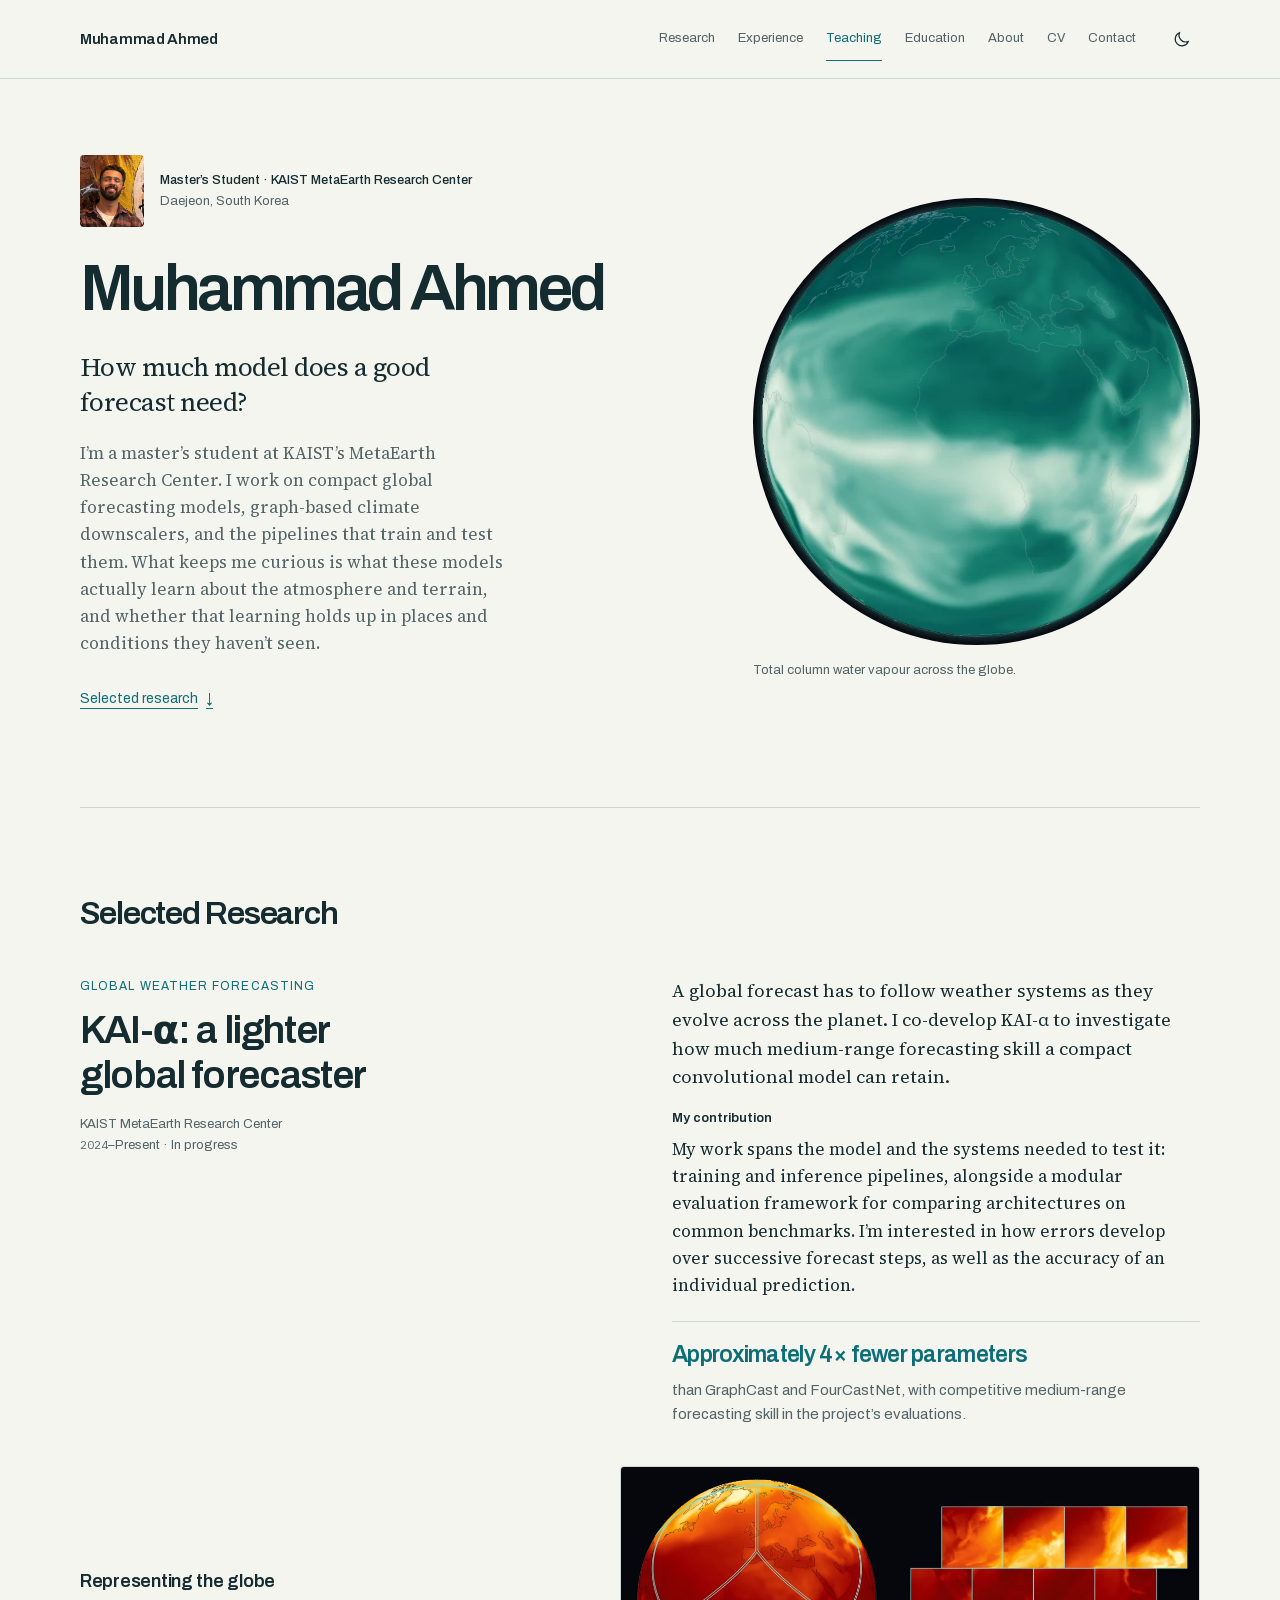
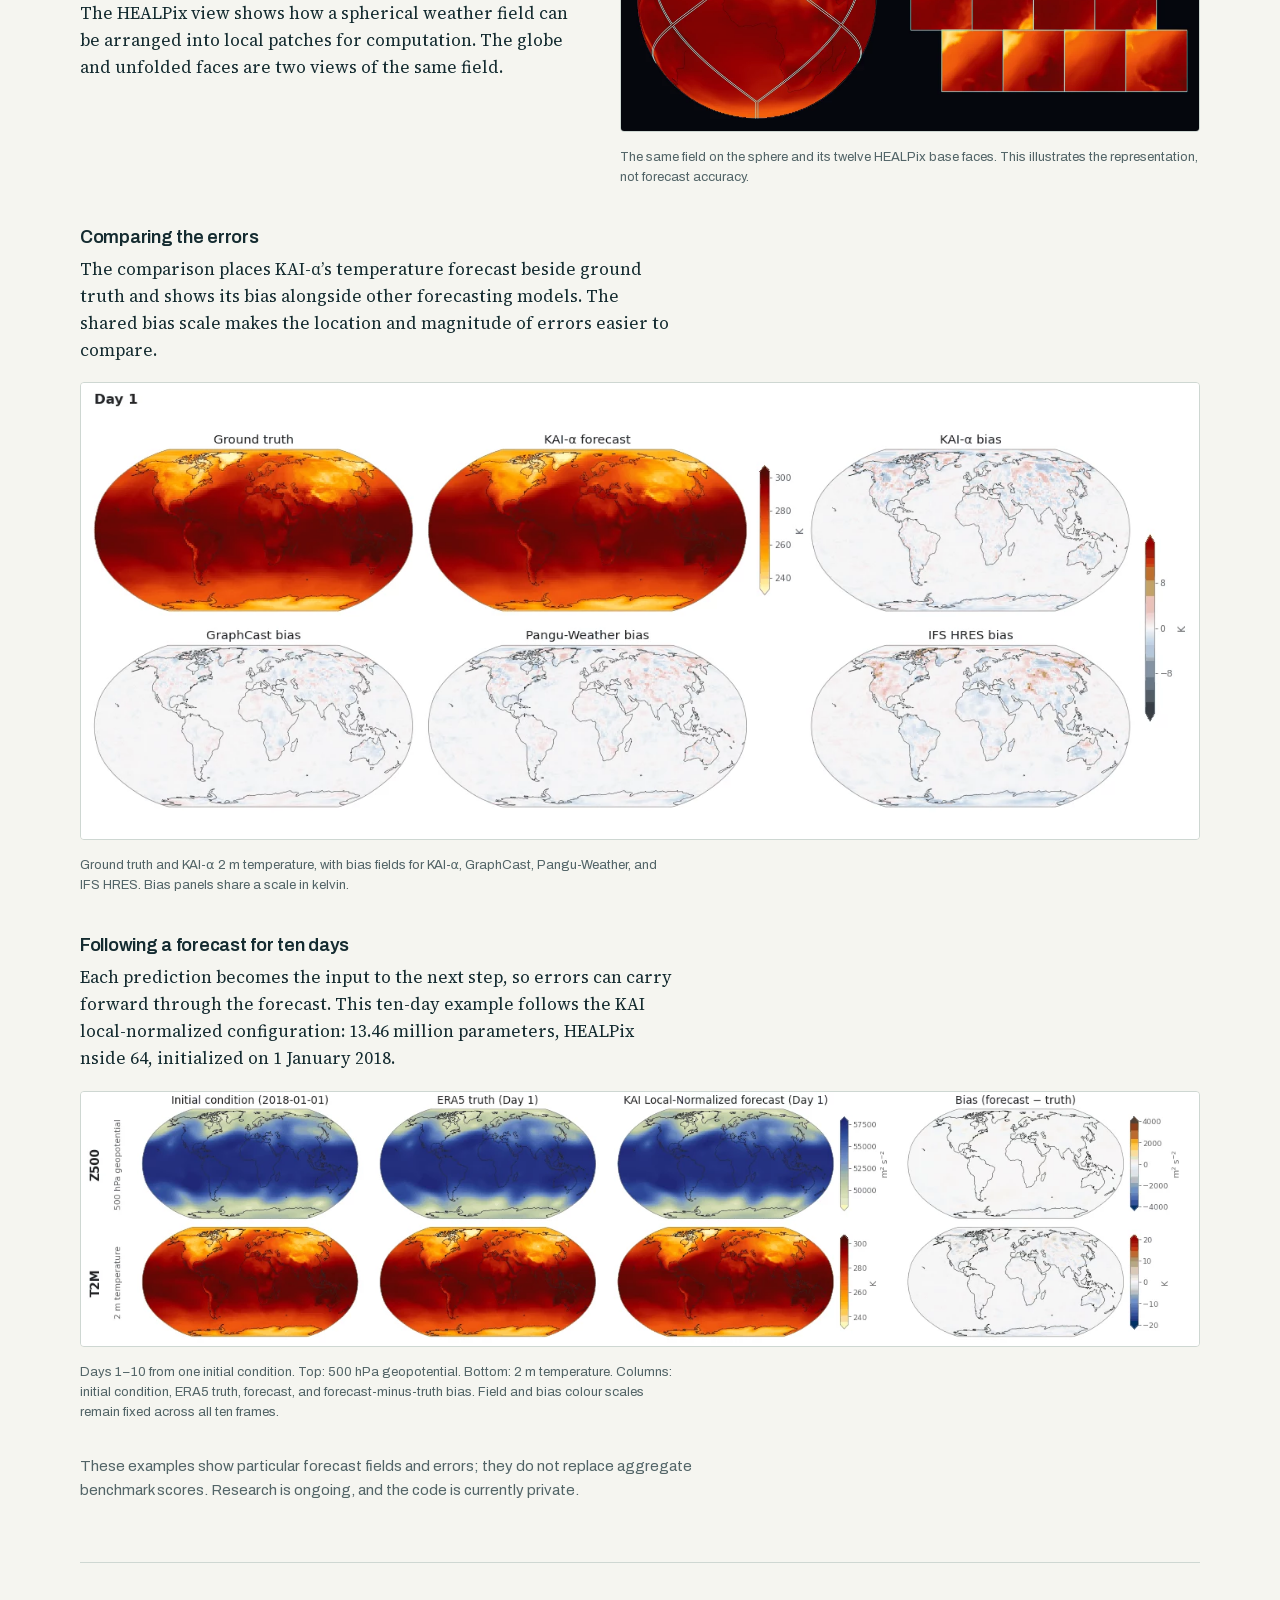
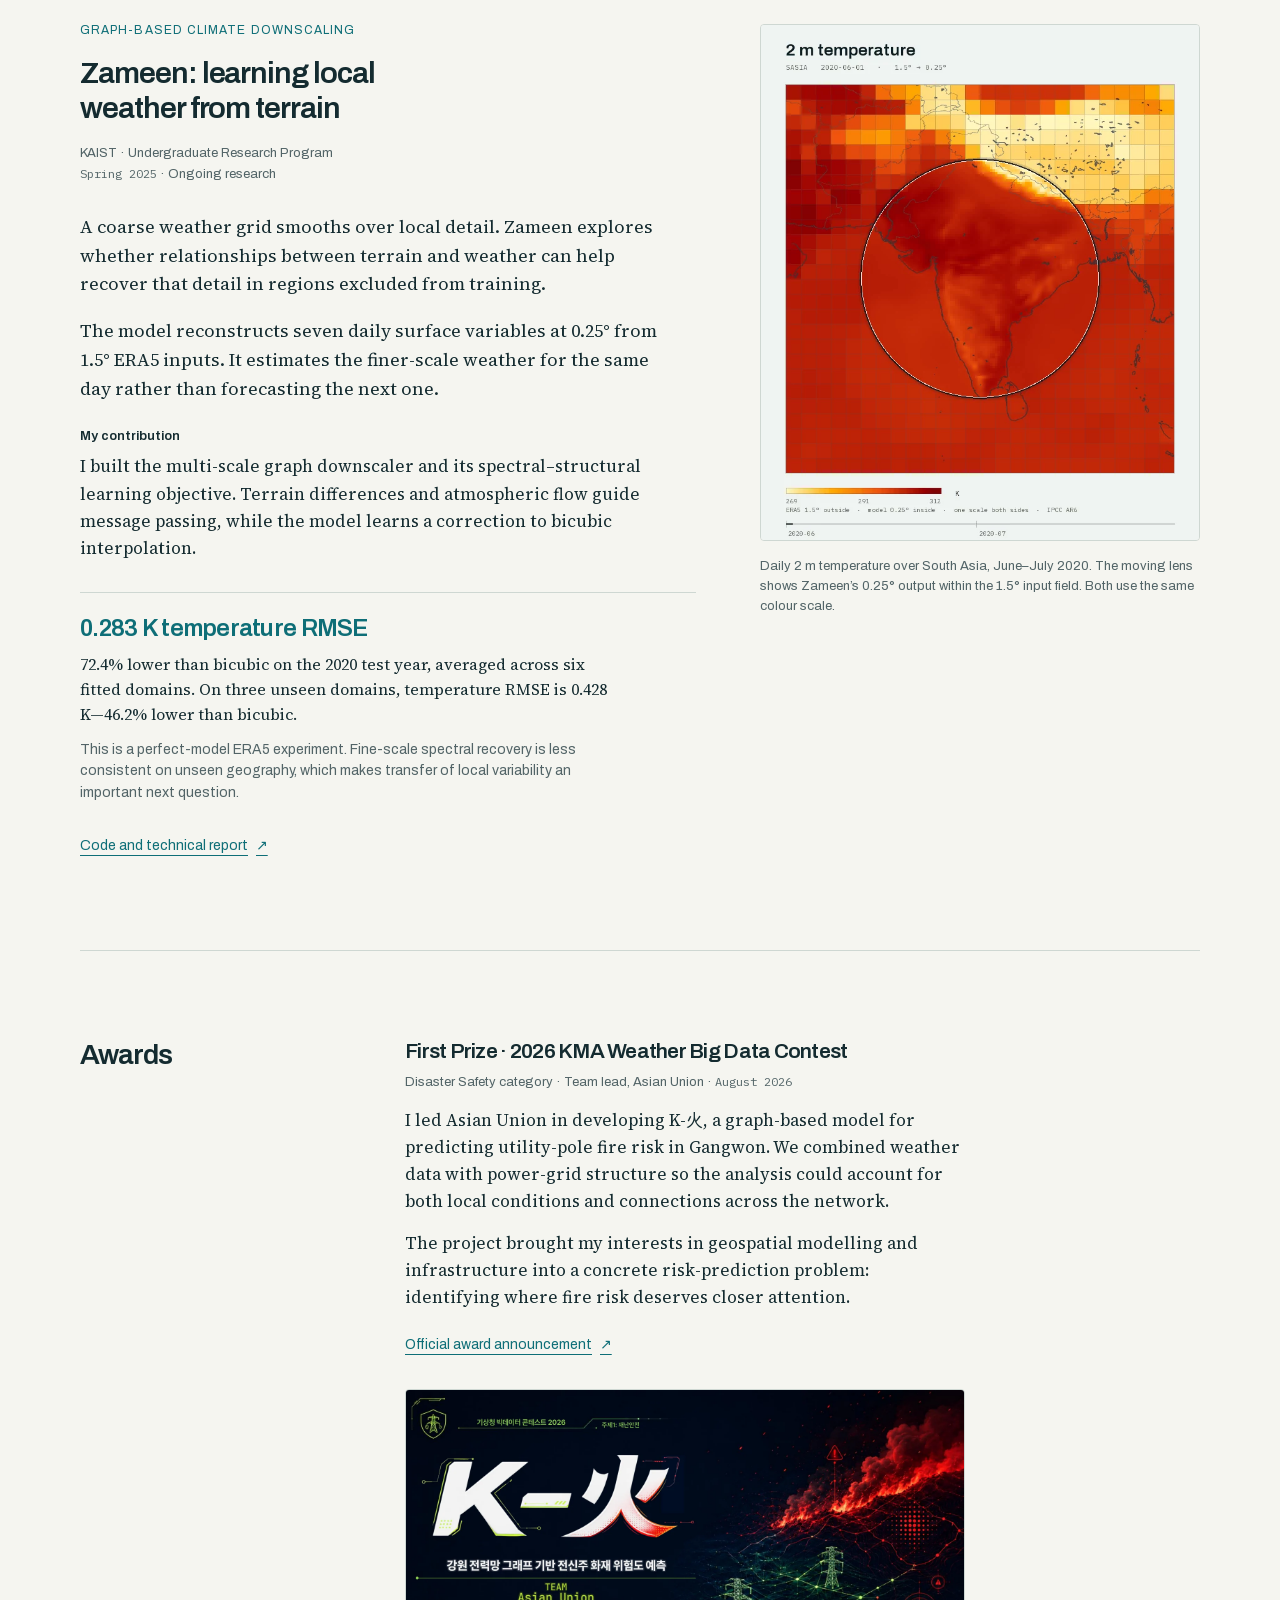
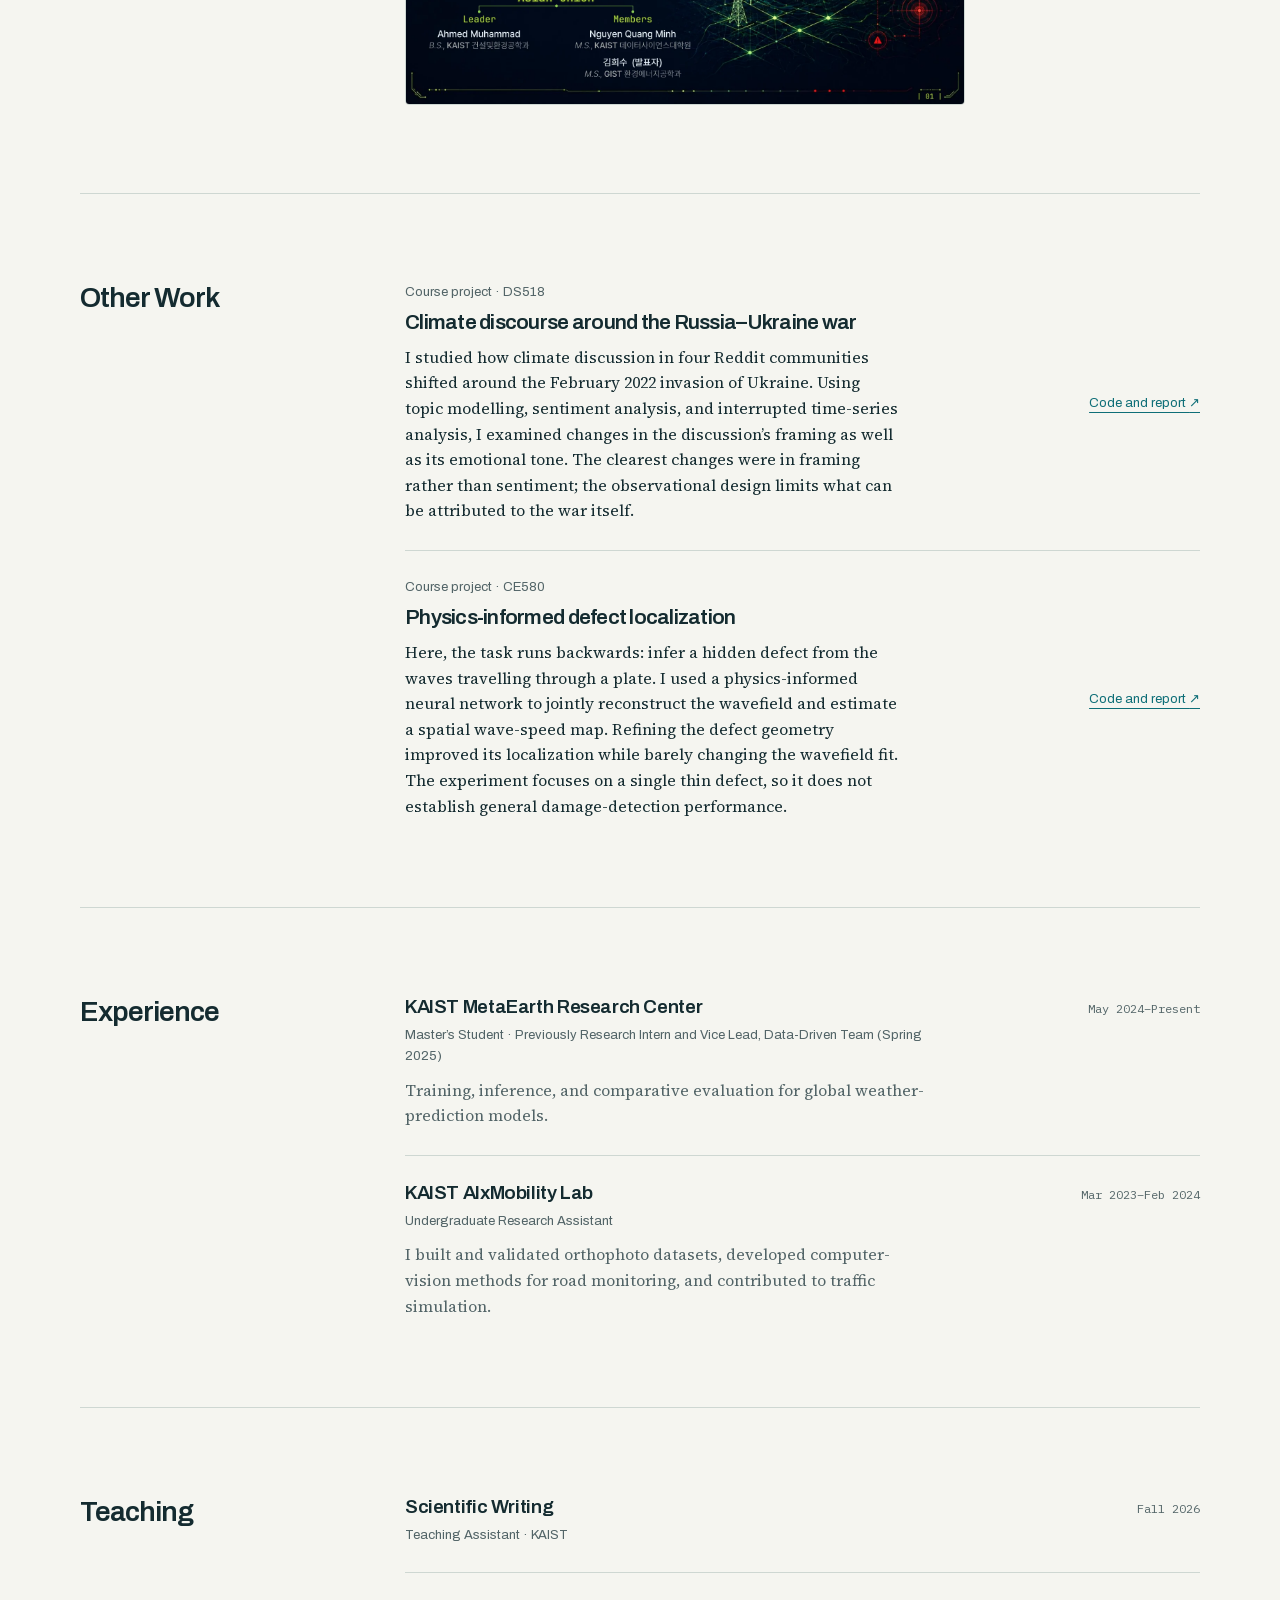
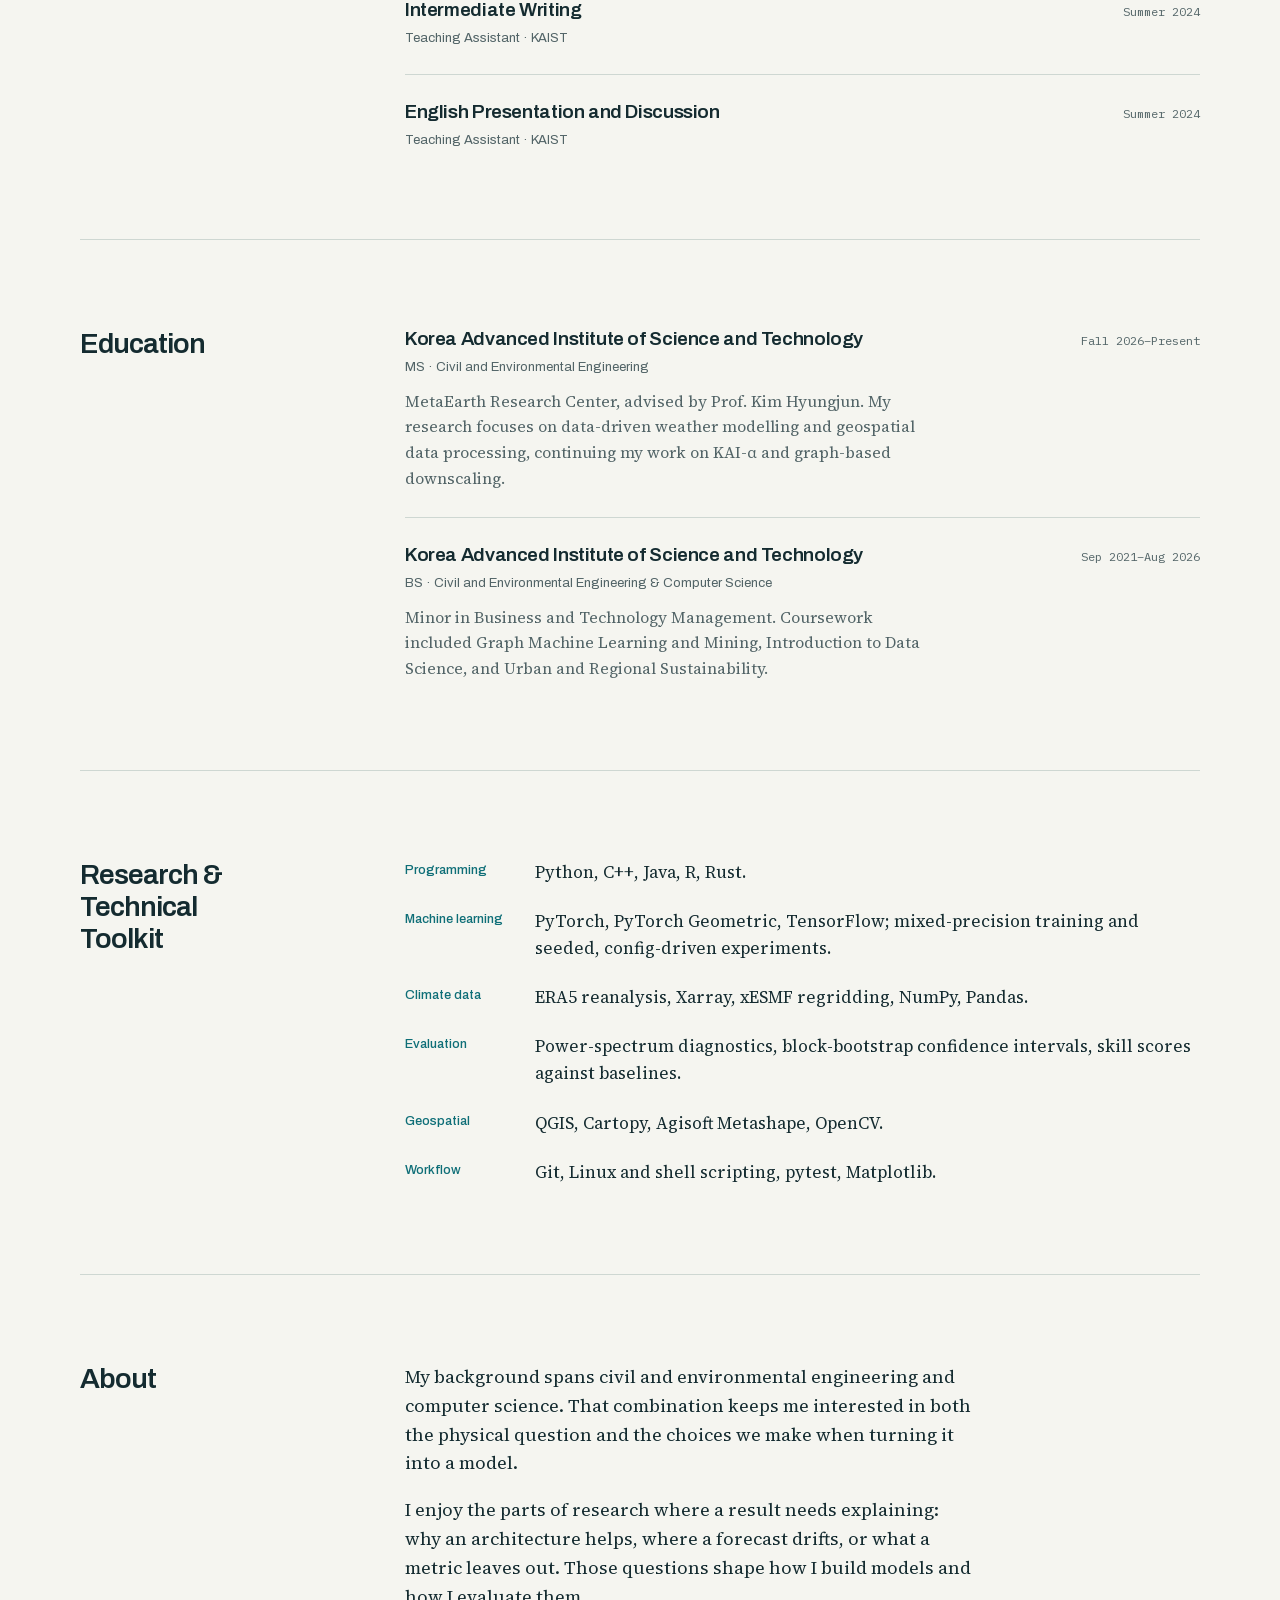
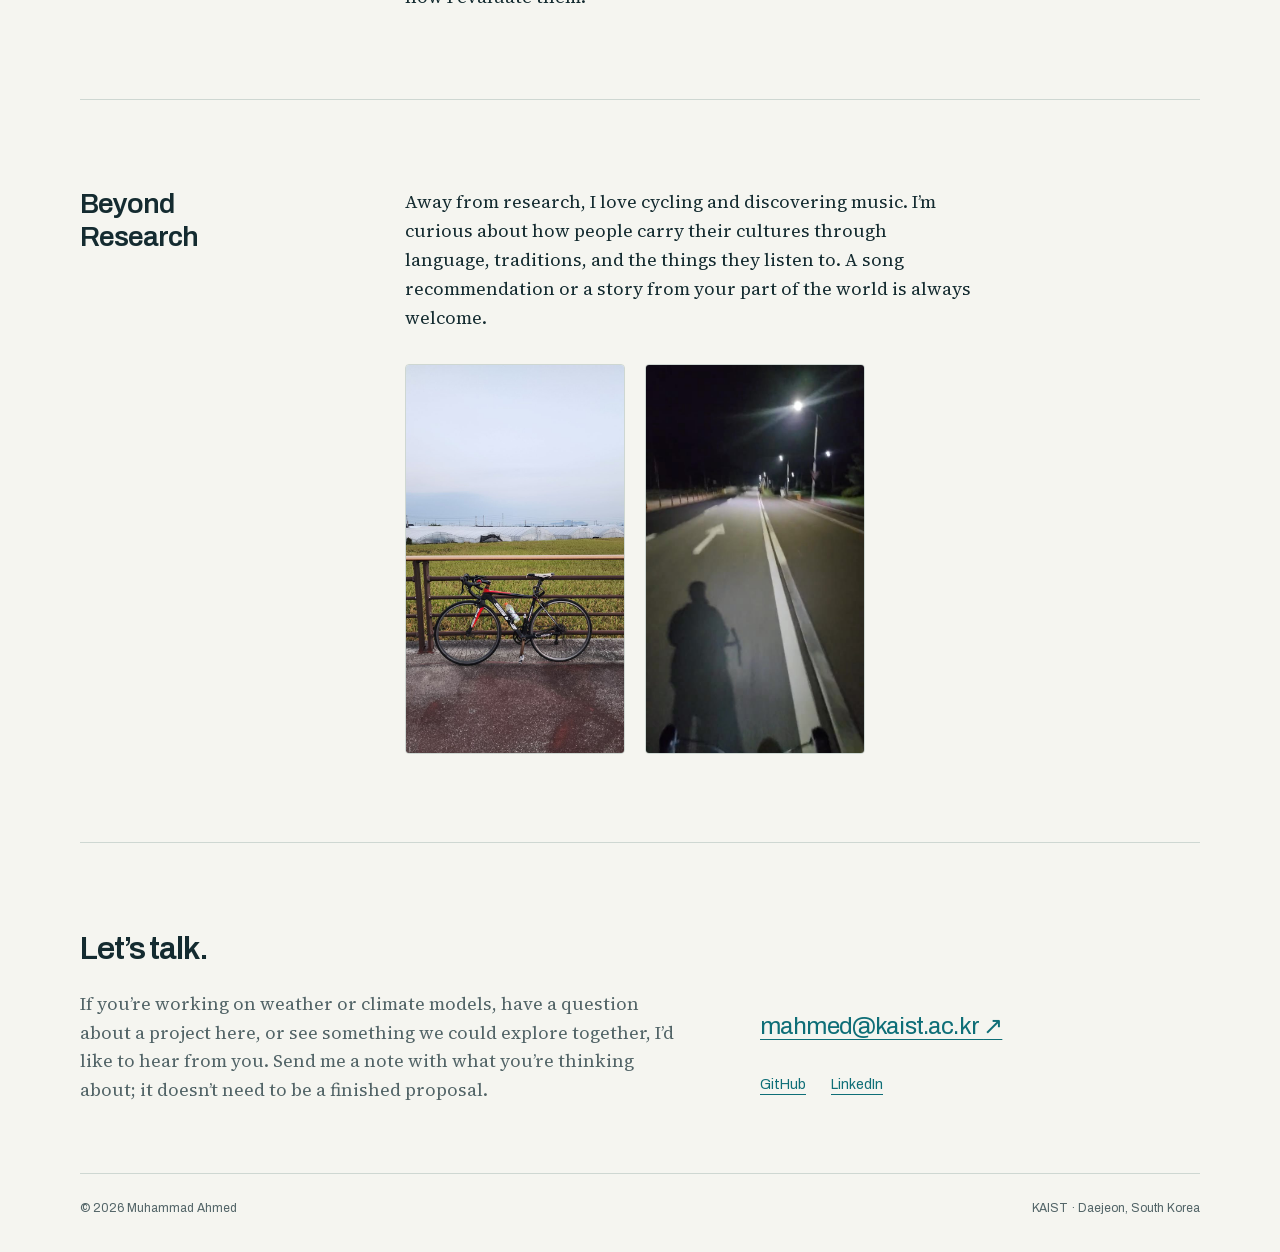
==== commit f504d838: "Refine hero description, education entries and research toolkit - Hero description names the master'" ====
--- a/index.html
+++ b/index.html
@@ -51,7 +51,7 @@
         </div>
         <h1 id="name">Muhammad Ahmed</h1>
         <p class="hero-thesis">How much model does a good forecast need?</p>
-        <p class="hero-description">At KAIST’s MetaEarth Research Center, I work on compact global forecasting models and graph-based climate downscaling. I’m interested in what these models need to learn about the atmosphere and terrain, and how to tell when that learning carries beyond familiar conditions.</p>
+        <p class="hero-description">I’m a master’s student at KAIST’s MetaEarth Research Center. I work on compact global forecasting models, graph-based climate downscalers, and the pipelines that train and test them. What keeps me curious is what these models actually learn about the atmosphere and terrain, and whether that learning holds up in places and conditions they haven’t seen.</p>
         <div class="text-links"><a href="#research">Selected research <span class="arrow" aria-hidden="true">↓</span></a></div>
       </div>
       <figure class="hero-figure" data-autoplay-media>
@@ -178,14 +178,14 @@
     <section class="section secondary-section" id="education" aria-labelledby="education-title">
       <h2 id="education-title">Education</h2>
       <div>
-        <article class="record"><div><h3>Korea Advanced Institute of Science and Technology</h3><p class="record-subtitle">MS · Civil and Environmental Engineering</p></div><time datetime="2026">Fall 2026–Present</time><p class="record-description">Research focus: data-driven weather modeling and geospatial data processing. MetaEarth Research Center. Advisor: Prof. Kim Hyungjun.</p></article>
-        <article class="record"><div><h3>Korea Advanced Institute of Science and Technology</h3><p class="record-subtitle">BS · Civil and Environmental Engineering &amp; Computer Science</p></div><time datetime="2021-09">Sep 2021–Aug 2026</time><p class="record-description">Minor in Business and Technology Management.</p></article>
+        <article class="record"><div><h3>Korea Advanced Institute of Science and Technology</h3><p class="record-subtitle">MS · Civil and Environmental Engineering</p></div><time datetime="2026">Fall 2026–Present</time><p class="record-description">MetaEarth Research Center, advised by Prof. Kim Hyungjun. My research focuses on data-driven weather modelling and geospatial data processing, continuing my work on KAI-α and graph-based downscaling.</p></article>
+        <article class="record"><div><h3>Korea Advanced Institute of Science and Technology</h3><p class="record-subtitle">BS · Civil and Environmental Engineering &amp; Computer Science</p></div><time datetime="2021-09">Sep 2021–Aug 2026</time><p class="record-description">Minor in Business and Technology Management. Coursework included Graph Machine Learning and Mining, Introduction to Data Science, and Urban and Regional Sustainability.</p></article>
       </div>
     </section>
 
     <section class="section secondary-section" id="skills" aria-labelledby="toolkit-title">
       <h2 id="toolkit-title">Research &amp;<br>Technical Toolkit</h2>
-      <dl class="toolkit"><div><dt>Models &amp; data</dt><dd>Python, PyTorch, PyTorch Geometric, Xarray, ERA5, NumPy, Pandas.</dd></div><div><dt>Spatial analysis</dt><dd>QGIS, Cartopy, xESMF, OpenCV.</dd></div></dl>
+      <dl class="toolkit"><div><dt>Programming</dt><dd>Python, C++, Java, R, Rust.</dd></div><div><dt>Machine learning</dt><dd>PyTorch, PyTorch Geometric, TensorFlow; mixed-precision training and seeded, config-driven experiments.</dd></div><div><dt>Climate data</dt><dd>ERA5 reanalysis, Xarray, xESMF regridding, NumPy, Pandas.</dd></div><div><dt>Evaluation</dt><dd>Power-spectrum diagnostics, block-bootstrap confidence intervals, skill scores against baselines.</dd></div><div><dt>Geospatial</dt><dd>QGIS, Cartopy, Agisoft Metashape, OpenCV.</dd></div><div><dt>Workflow</dt><dd>Git, Linux and shell scripting, pytest, Matplotlib.</dd></div></dl>
     </section>
 
     <section class="section secondary-section" id="about" aria-labelledby="about-title">
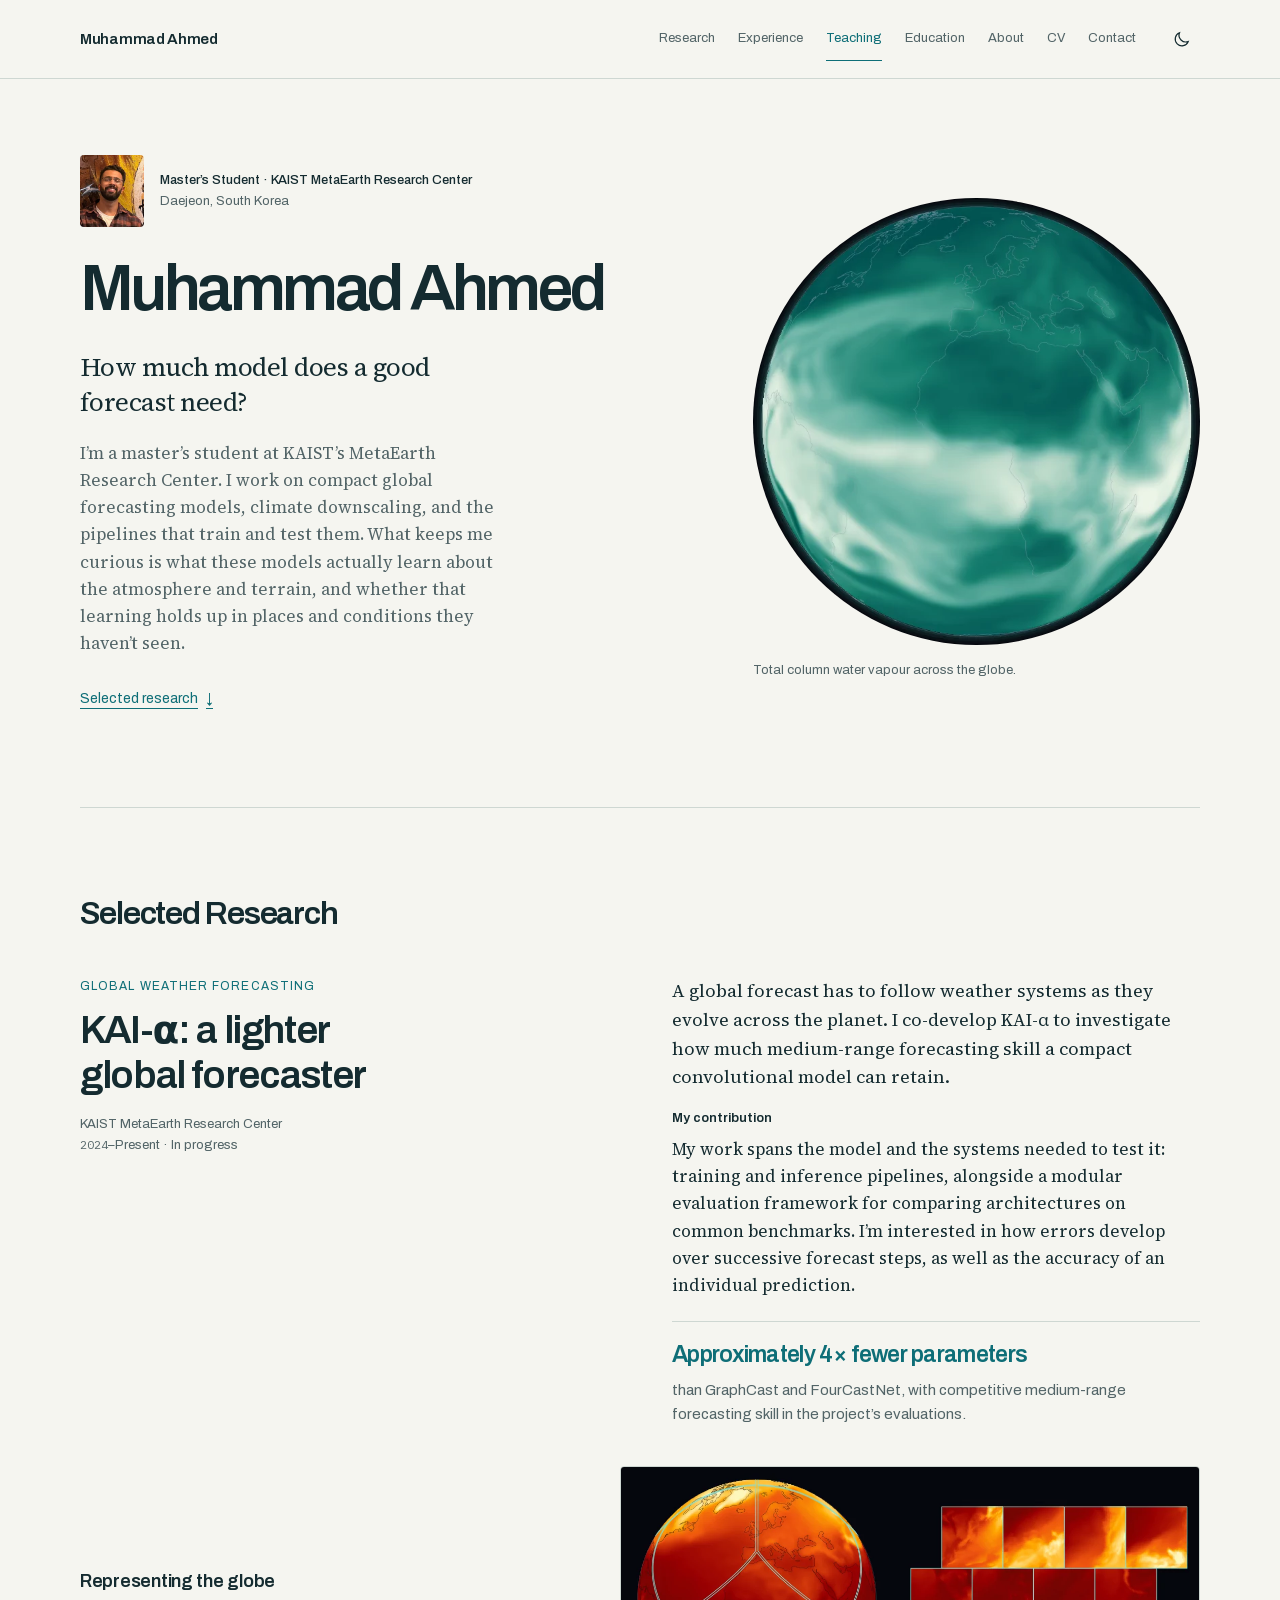
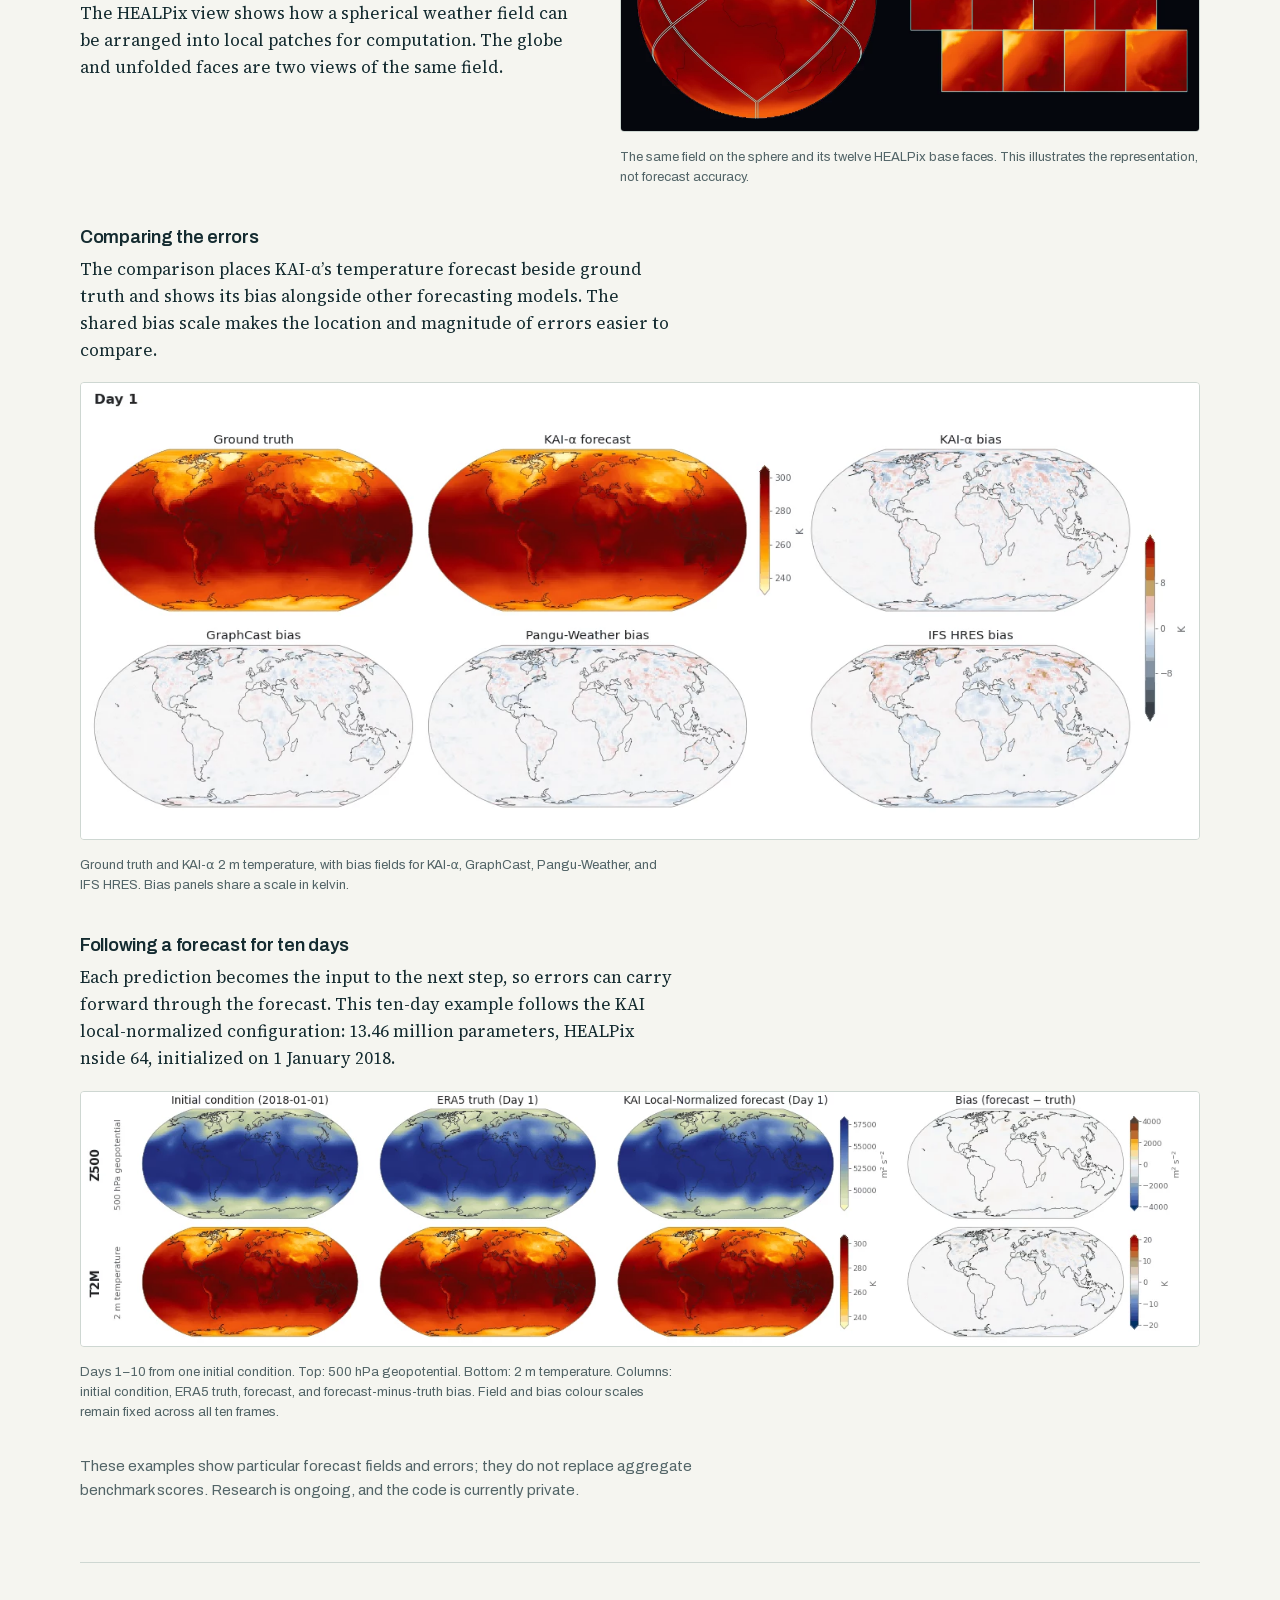
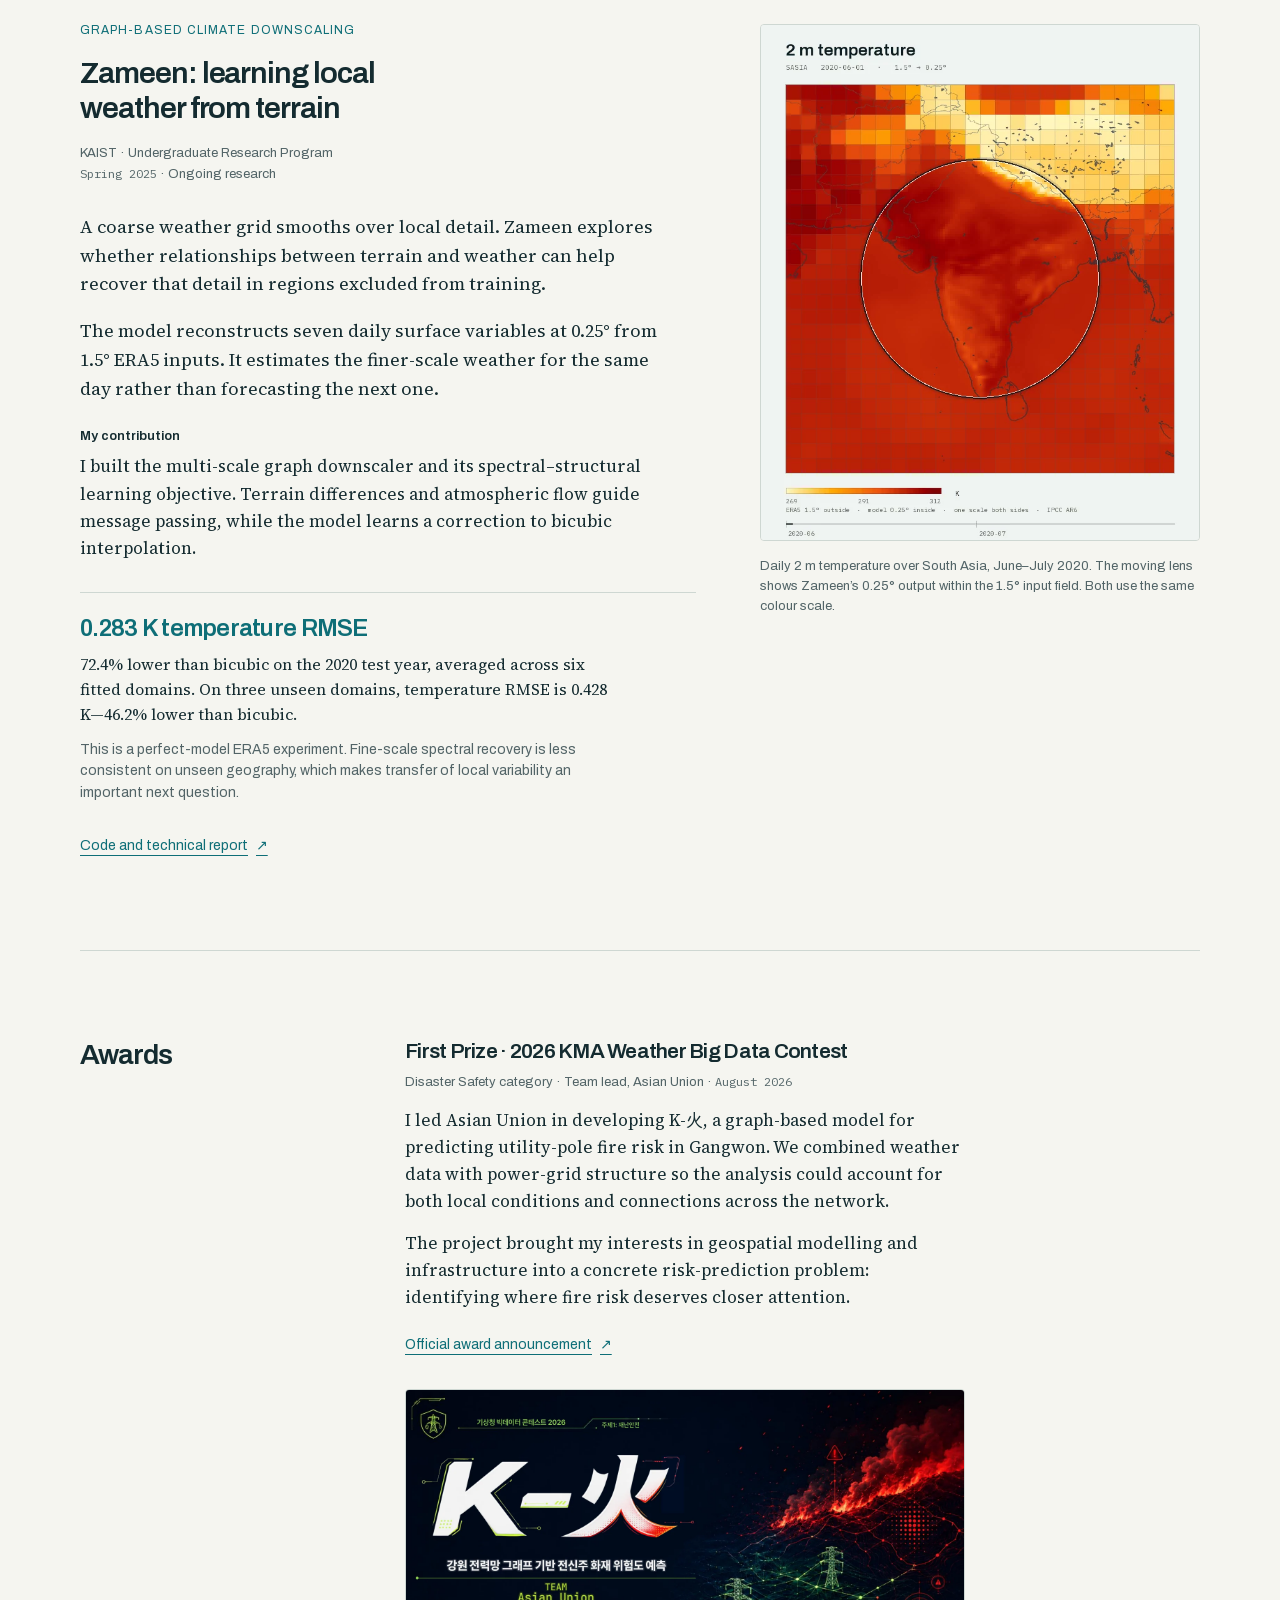
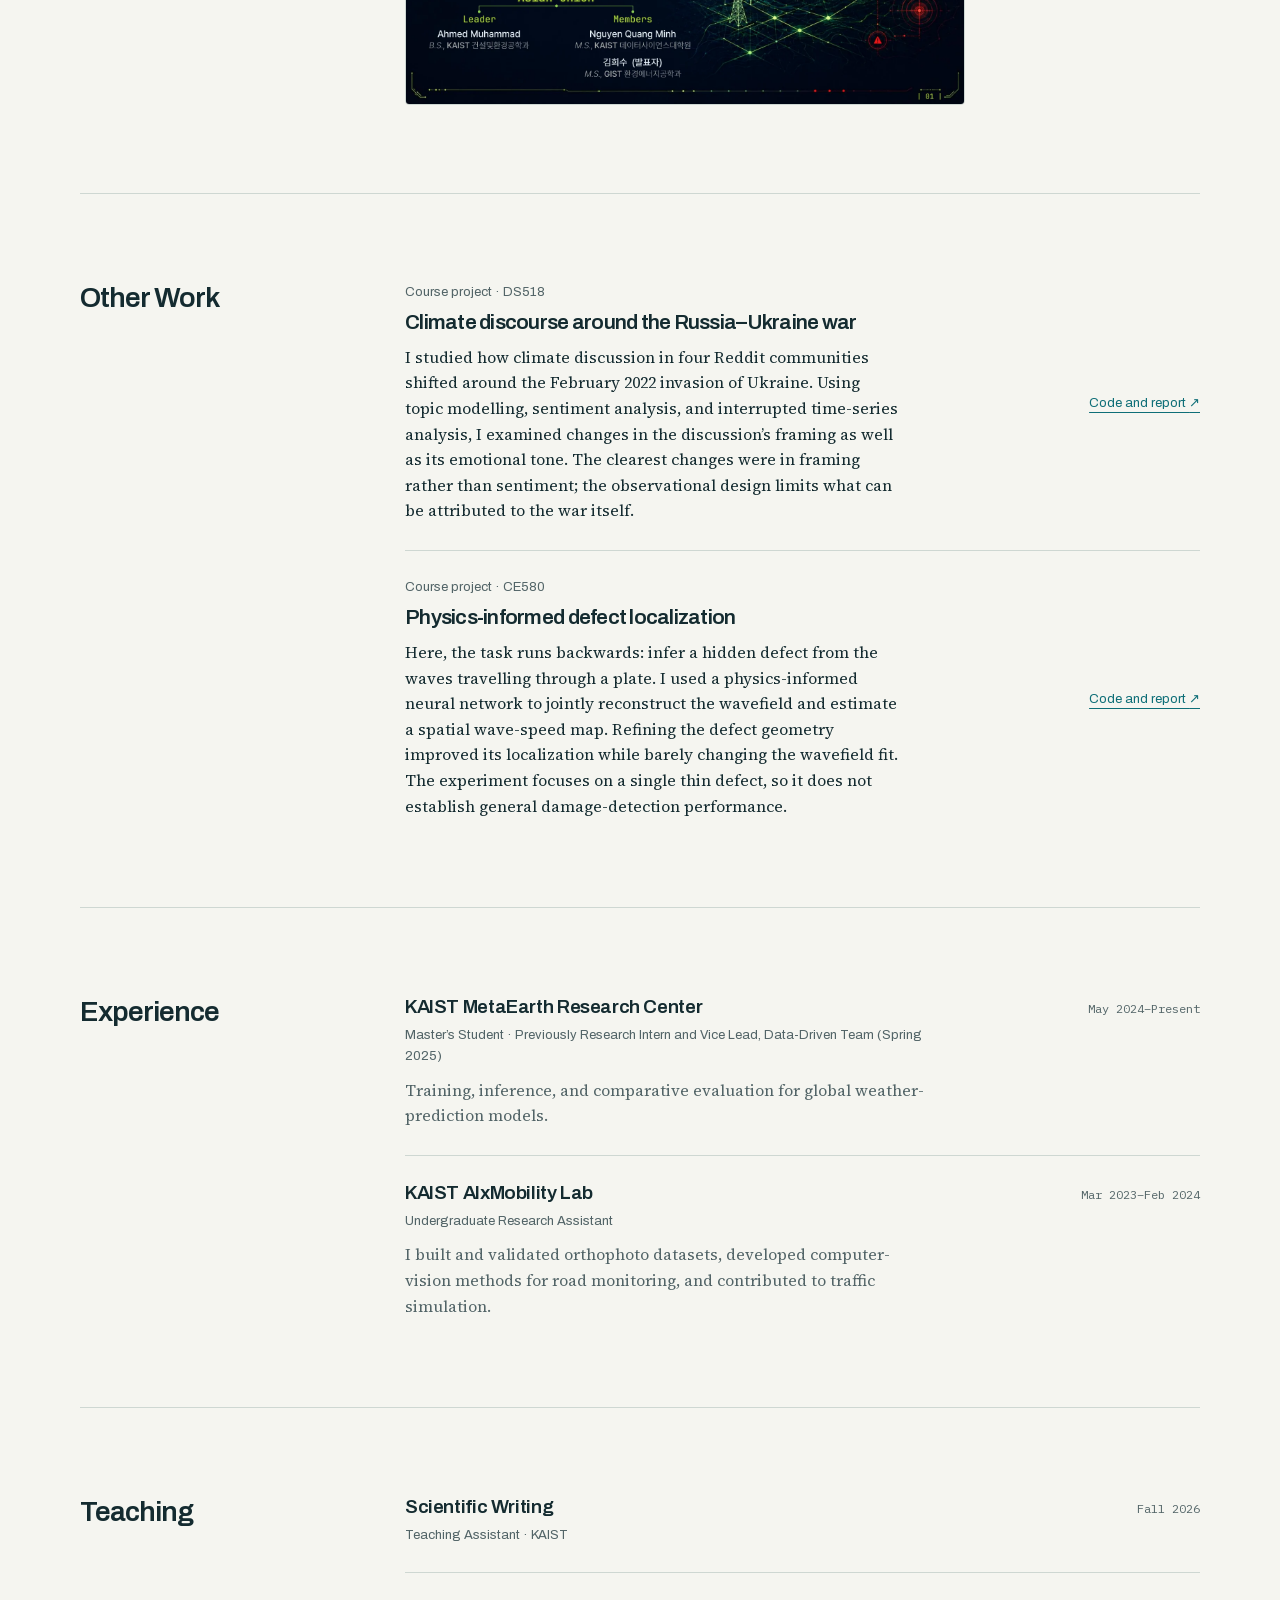
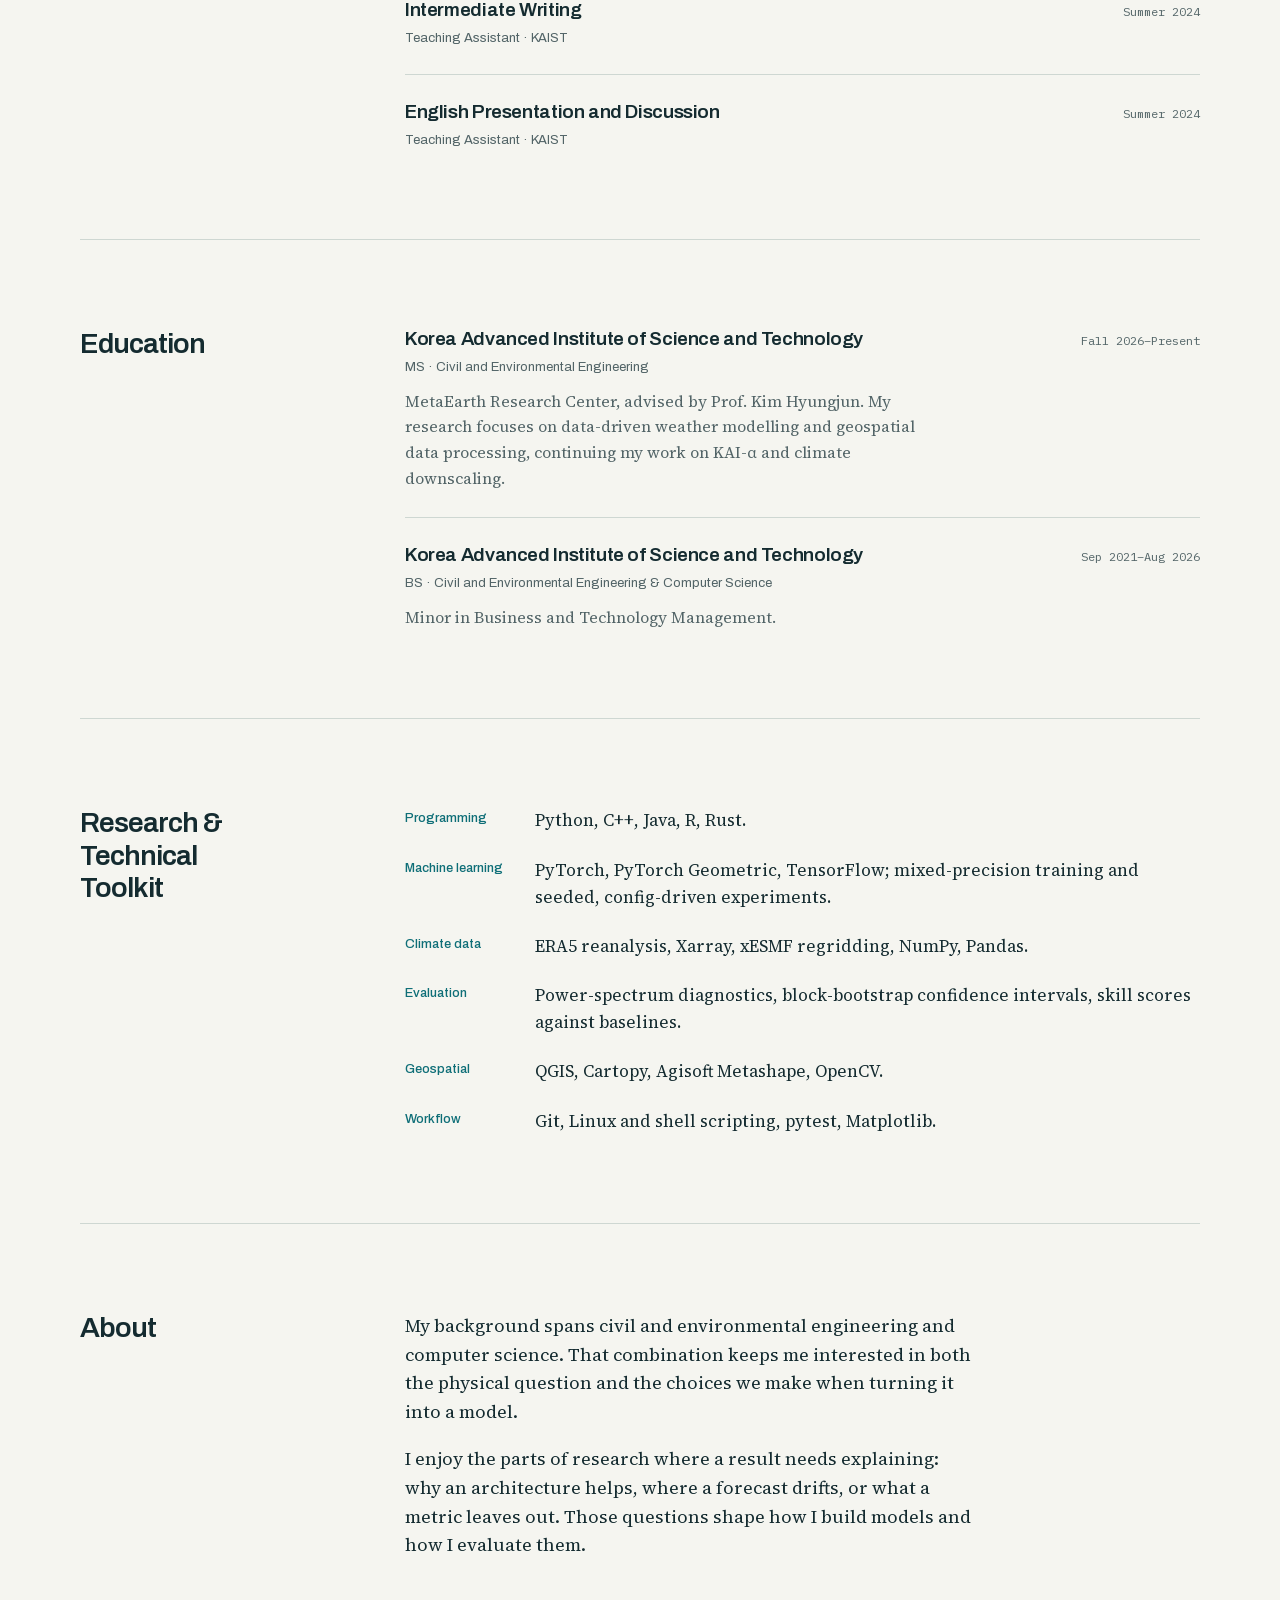
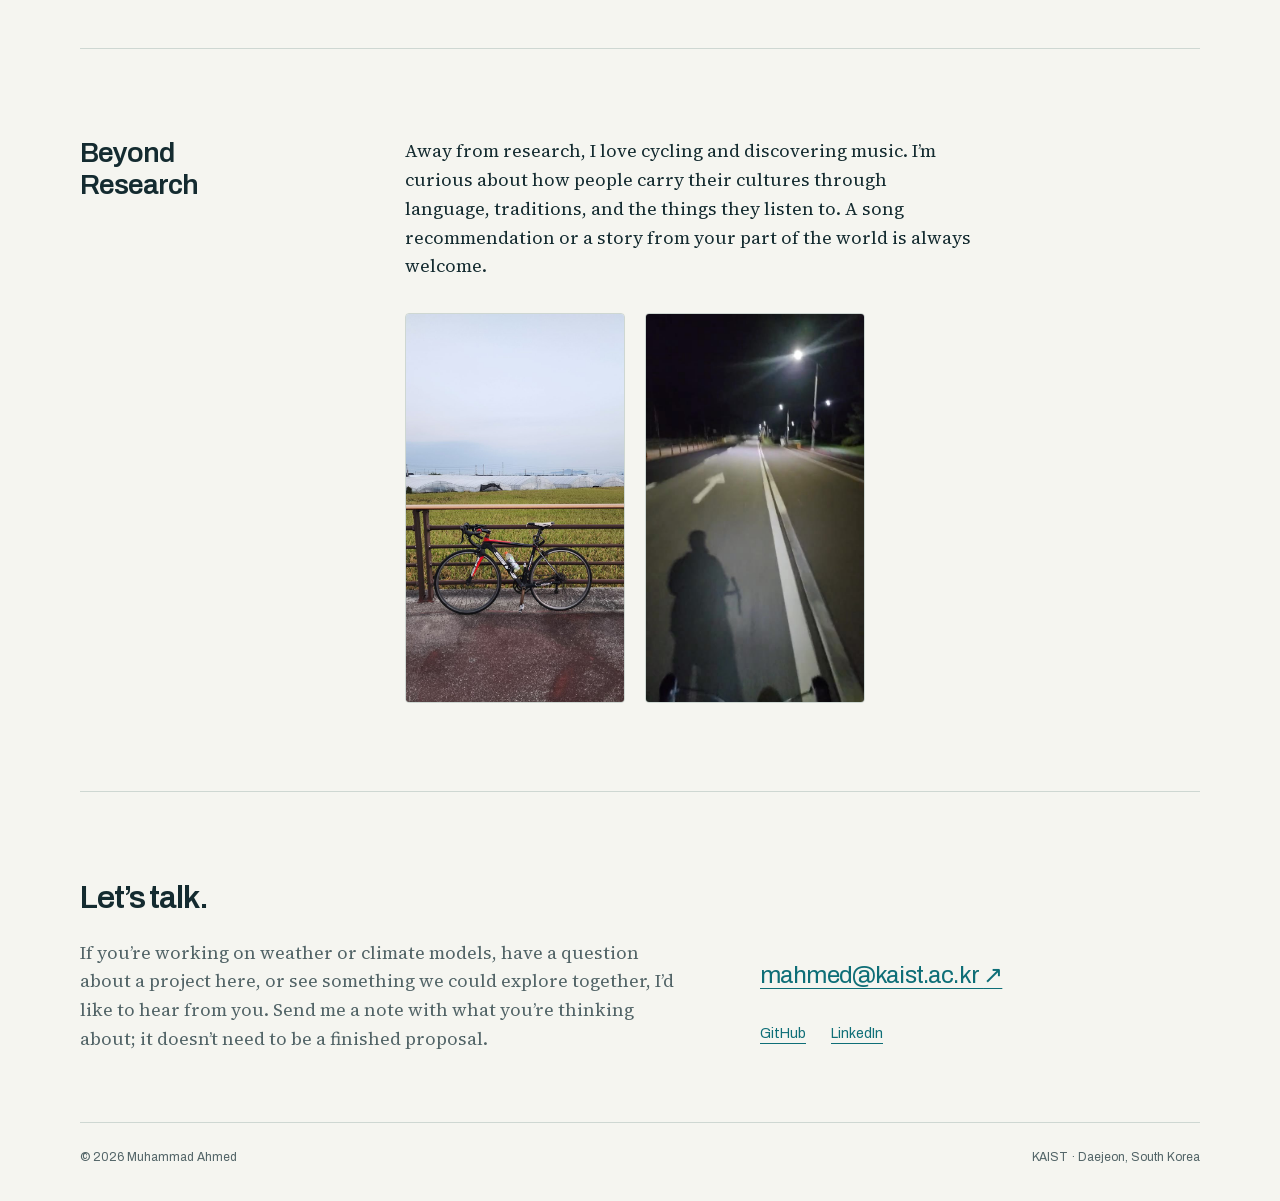
==== commit 0d701310: "Generalize downscaling wording in descriptions; trim BS entry to minor Co-Authored-By: Claude Opus 5" ====
--- a/index.html
+++ b/index.html
@@ -4,7 +4,7 @@
   <meta charset="utf-8">
   <meta name="viewport" content="width=device-width, initial-scale=1">
   <title>Muhammad Ahmed — Weather, climate &amp; scientific ML · KAIST</title>
-  <meta name="description" content="Muhammad Ahmed, master’s student at KAIST’s MetaEarth Research Center. Graph-based climate downscaling, lightweight global weather forecasting, and the engineering behind scientific machine learning. Open to research collaborations.">
+  <meta name="description" content="Muhammad Ahmed, master’s student at KAIST’s MetaEarth Research Center. Climate downscaling, lightweight global weather forecasting, and the engineering behind scientific machine learning. Open to research collaborations.">
   <link rel="canonical" href="https://homelessamy.github.io/">
   <meta property="og:type" content="profile">
   <meta property="og:site_name" content="Muhammad Ahmed">
@@ -51,7 +51,7 @@
         </div>
         <h1 id="name">Muhammad Ahmed</h1>
         <p class="hero-thesis">How much model does a good forecast need?</p>
-        <p class="hero-description">I’m a master’s student at KAIST’s MetaEarth Research Center. I work on compact global forecasting models, graph-based climate downscalers, and the pipelines that train and test them. What keeps me curious is what these models actually learn about the atmosphere and terrain, and whether that learning holds up in places and conditions they haven’t seen.</p>
+        <p class="hero-description">I’m a master’s student at KAIST’s MetaEarth Research Center. I work on compact global forecasting models, climate downscaling, and the pipelines that train and test them. What keeps me curious is what these models actually learn about the atmosphere and terrain, and whether that learning holds up in places and conditions they haven’t seen.</p>
         <div class="text-links"><a href="#research">Selected research <span class="arrow" aria-hidden="true">↓</span></a></div>
       </div>
       <figure class="hero-figure" data-autoplay-media>
@@ -178,8 +178,8 @@
     <section class="section secondary-section" id="education" aria-labelledby="education-title">
       <h2 id="education-title">Education</h2>
       <div>
-        <article class="record"><div><h3>Korea Advanced Institute of Science and Technology</h3><p class="record-subtitle">MS · Civil and Environmental Engineering</p></div><time datetime="2026">Fall 2026–Present</time><p class="record-description">MetaEarth Research Center, advised by Prof. Kim Hyungjun. My research focuses on data-driven weather modelling and geospatial data processing, continuing my work on KAI-α and graph-based downscaling.</p></article>
-        <article class="record"><div><h3>Korea Advanced Institute of Science and Technology</h3><p class="record-subtitle">BS · Civil and Environmental Engineering &amp; Computer Science</p></div><time datetime="2021-09">Sep 2021–Aug 2026</time><p class="record-description">Minor in Business and Technology Management. Coursework included Graph Machine Learning and Mining, Introduction to Data Science, and Urban and Regional Sustainability.</p></article>
+        <article class="record"><div><h3>Korea Advanced Institute of Science and Technology</h3><p class="record-subtitle">MS · Civil and Environmental Engineering</p></div><time datetime="2026">Fall 2026–Present</time><p class="record-description">MetaEarth Research Center, advised by Prof. Kim Hyungjun. My research focuses on data-driven weather modelling and geospatial data processing, continuing my work on KAI-α and climate downscaling.</p></article>
+        <article class="record"><div><h3>Korea Advanced Institute of Science and Technology</h3><p class="record-subtitle">BS · Civil and Environmental Engineering &amp; Computer Science</p></div><time datetime="2021-09">Sep 2021–Aug 2026</time><p class="record-description">Minor in Business and Technology Management.</p></article>
       </div>
     </section>
 
